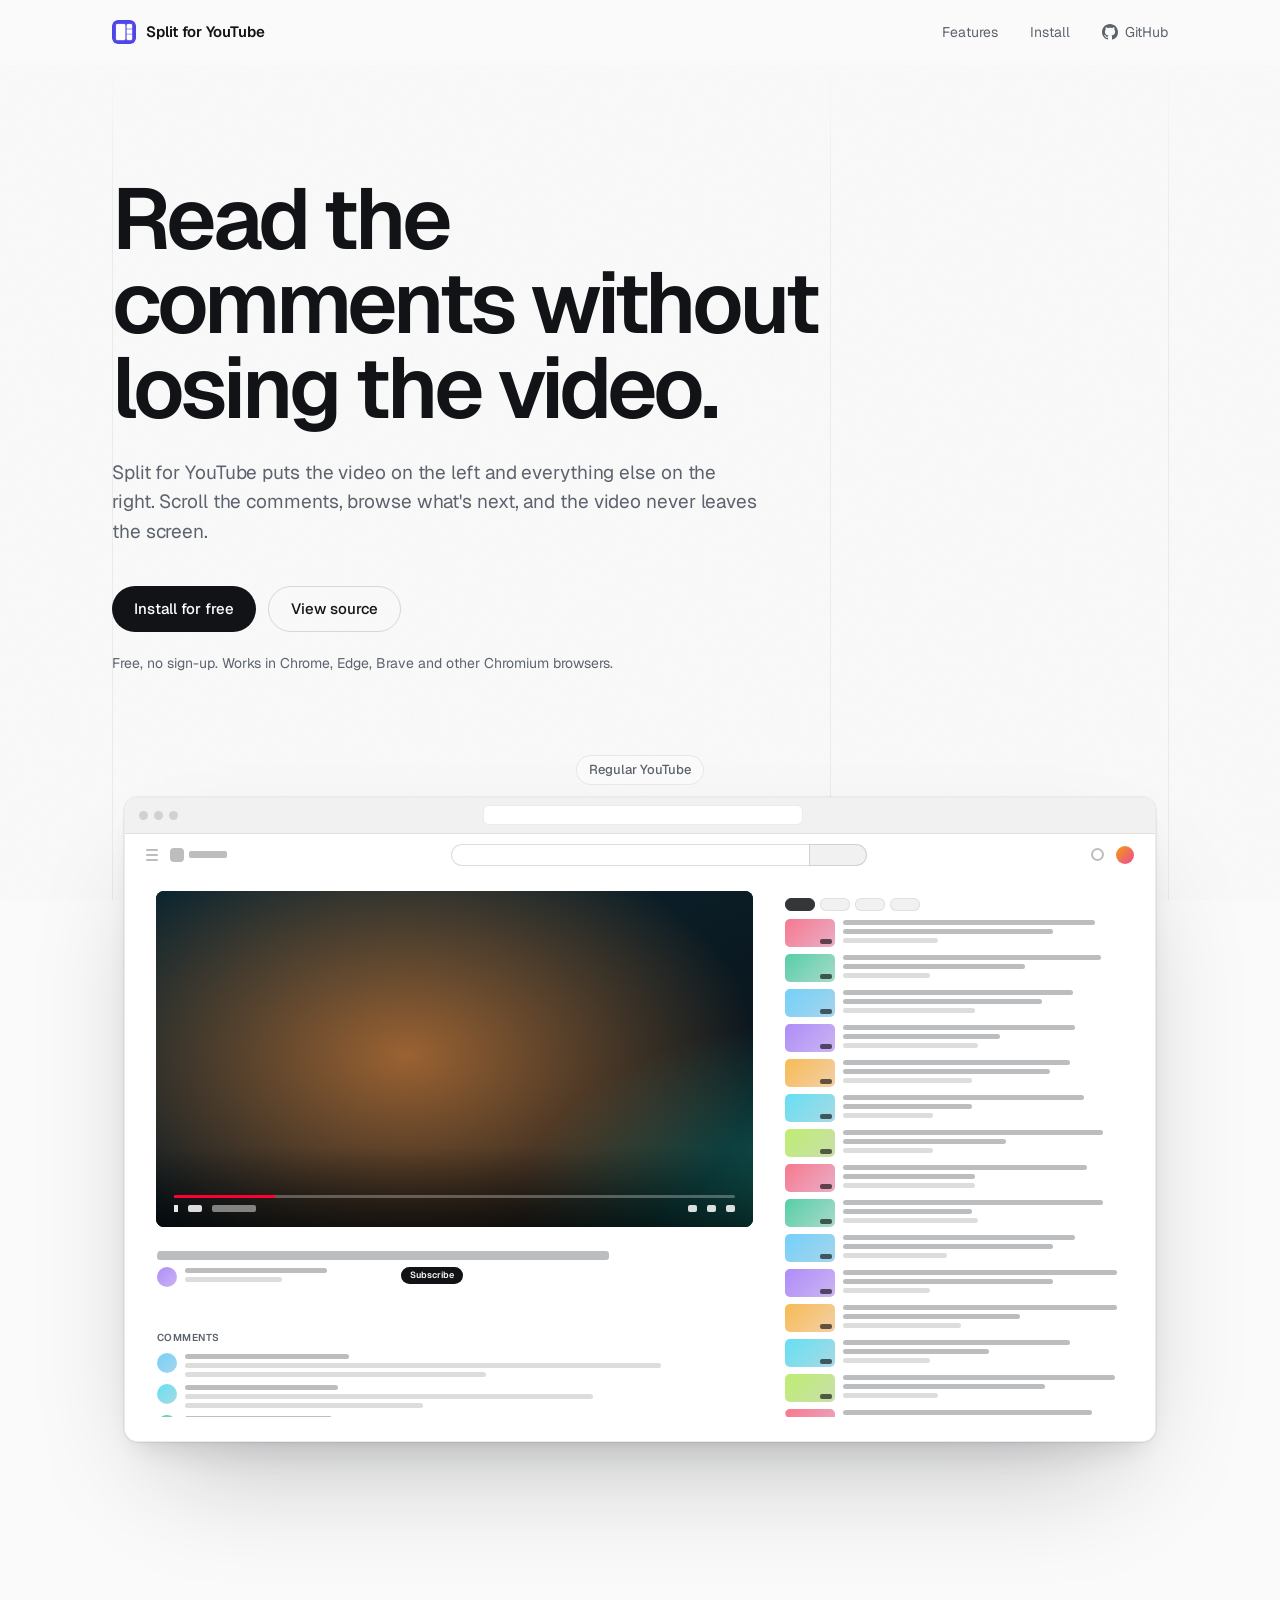
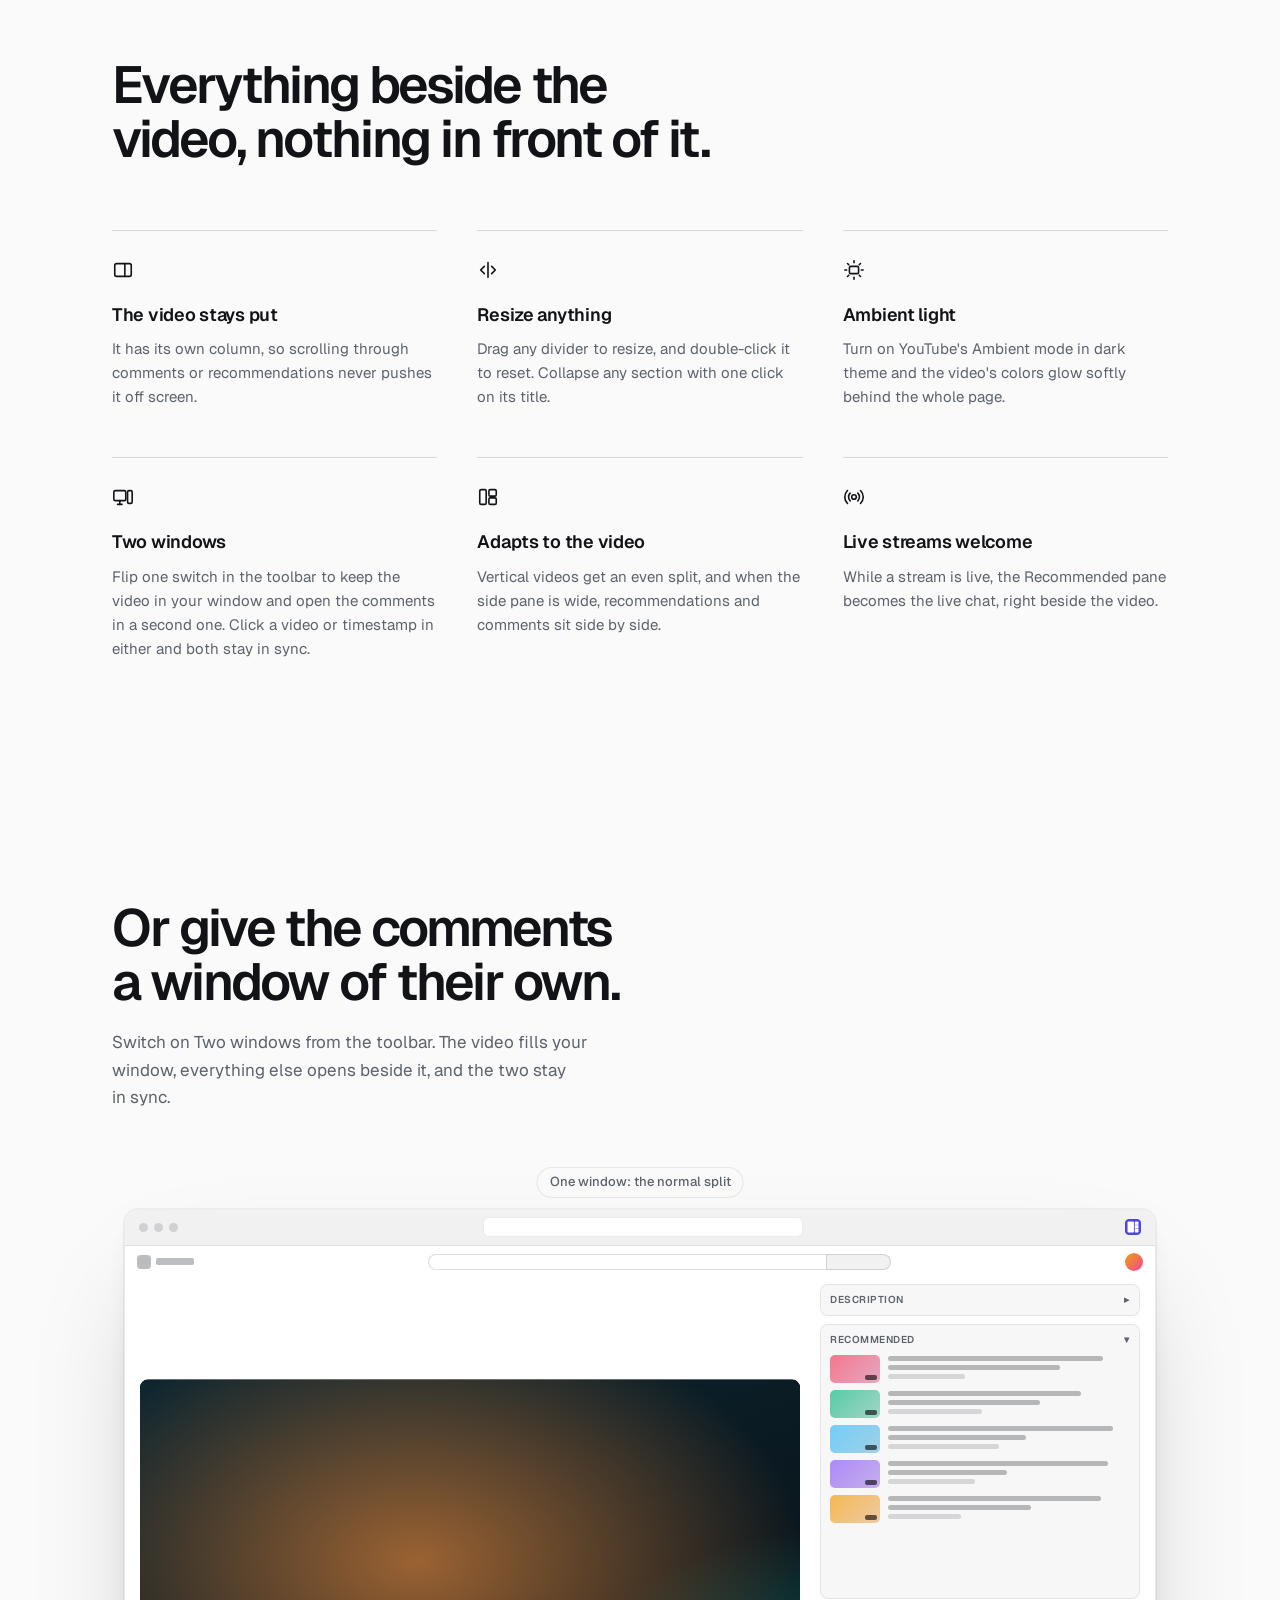
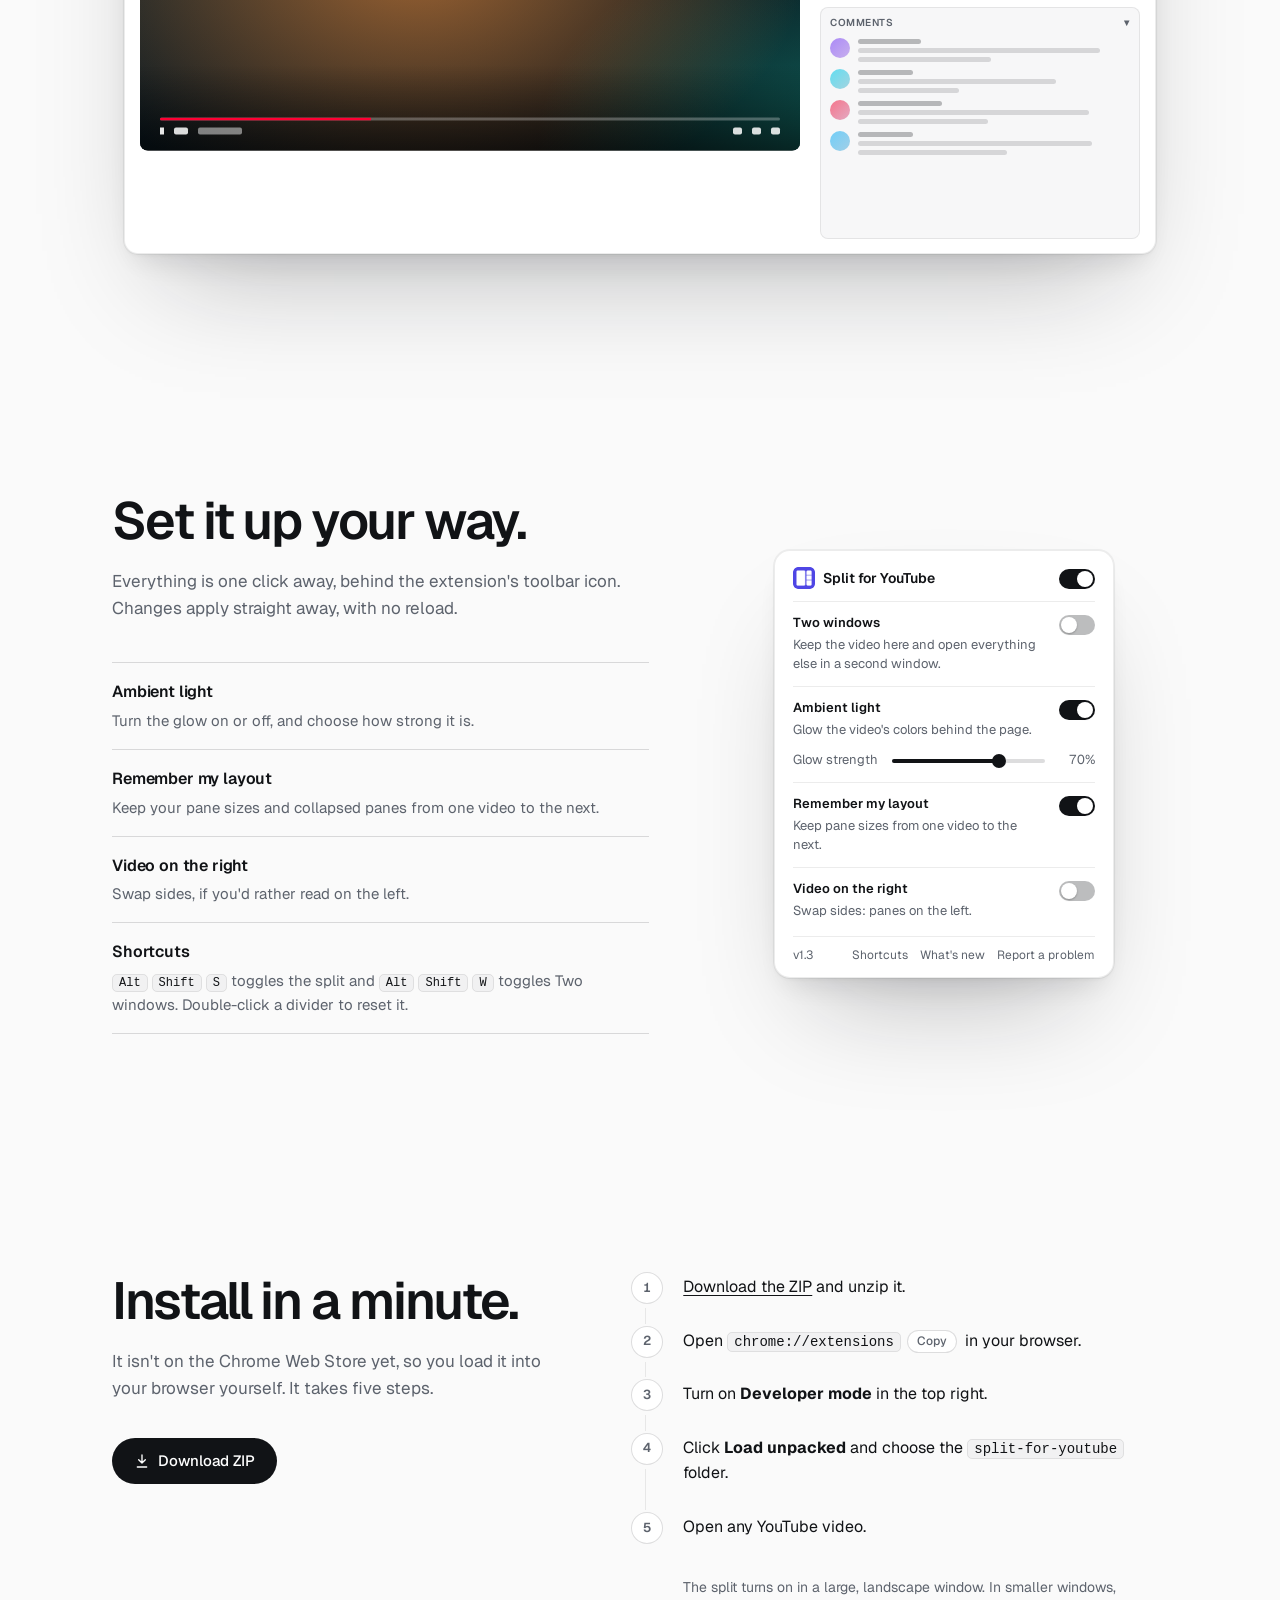
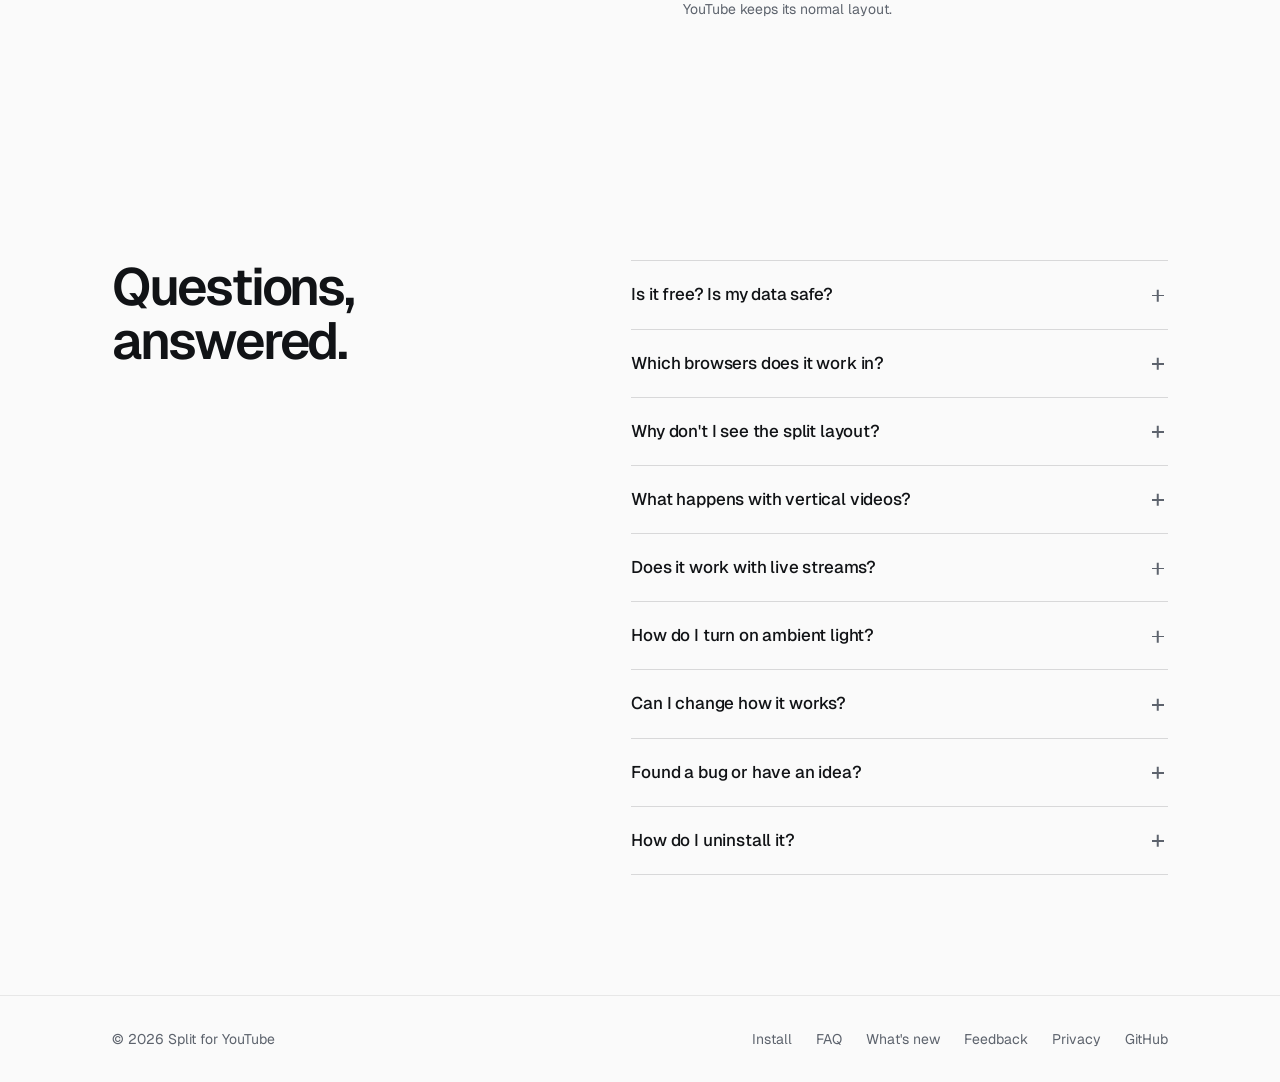
==== docs/index.html @ 8d4aa0e5 "Update README and landing page with the latest features - README: adaptive layout bullet, double-cli" ====
<!doctype html>
<html lang="en">
<head>
  <meta charset="utf-8" />
  <meta name="viewport" content="width=device-width, initial-scale=1" />
  <title>Split for YouTube: read YouTube comments without losing the video</title>
  <meta name="description" content="Read the comments without losing the video. Split for YouTube is a free Chrome extension that puts the video on the left and the description, recommendations and comments on the right, so scrolling never pushes the video away." />
  <link rel="canonical" href="https://junjing02.github.io/split-for-youtube/" />
  <meta name="color-scheme" content="light dark" />
  <meta property="og:site_name" content="Split for YouTube" />
  <meta property="og:title" content="Split for YouTube: read the comments without losing the video" />
  <meta property="og:description" content="A free Chrome extension that puts YouTube videos and comments side by side. Resizable panes, ambient light and a synced two-window mode." />
  <meta property="og:type" content="website" />
  <meta property="og:url" content="https://junjing02.github.io/split-for-youtube/" />
  <meta property="og:image" content="https://junjing02.github.io/split-for-youtube/og-image.png" />
  <meta property="og:image:width" content="1200" />
  <meta property="og:image:height" content="630" />
  <meta property="og:image:alt" content="Split for YouTube: the video on the left, comments and recommendations on the right." />
  <meta name="twitter:card" content="summary_large_image" />
  <meta name="twitter:title" content="Split for YouTube: read the comments without losing the video" />
  <meta name="twitter:description" content="A free Chrome extension that puts YouTube videos and comments side by side." />
  <meta name="twitter:image" content="https://junjing02.github.io/split-for-youtube/og-image.png" />
  <script type="application/ld+json">
  {
    "@context": "https://schema.org",
    "@type": "SoftwareApplication",
    "name": "Split for YouTube",
    "description": "A free Chrome extension that puts the YouTube video on the left and the description, recommendations and comments on the right, with resizable panes, ambient light and a synced two-window mode.",
    "applicationCategory": "BrowserApplication",
    "operatingSystem": "Chrome, Edge, Brave and other Chromium browsers",
    "url": "https://junjing02.github.io/split-for-youtube/",
    "image": "https://junjing02.github.io/split-for-youtube/og-image.png",
    "downloadUrl": "https://github.com/junjing02/split-for-youtube/releases/latest/download/split-for-youtube.zip",
    "offers": { "@type": "Offer", "price": "0", "priceCurrency": "USD" }
  }
  </script>
  <link rel="icon" href="icon.png" />
  <link rel="preconnect" href="https://fonts.googleapis.com" />
  <link rel="preconnect" href="https://fonts.gstatic.com" crossorigin />
  <link rel="stylesheet" href="https://fonts.googleapis.com/css2?family=Geist:wght@400..700&display=swap" />
  <!-- ?v= busts GitHub Pages' 10-minute browser cache (max-age=600) so new HTML never
       loads with a stale stylesheet/script. Bump it whenever style.css or script.js changes. -->
  <link rel="stylesheet" href="style.css?v=26" />
</head>
<body>
  <!-- Decorative page backdrop (style.css "Page backdrop"). -->
  <div class="page-fx" aria-hidden="true">
    <div class="fx-ambient"></div>
    <div class="fx-rules"></div>
    <div class="fx-grain"></div>
  </div>

  <header class="nav">
    <div class="container nav-inner">
      <a class="brand" href="#top">
        <img src="icon.png" alt="" width="24" height="24" />
        <span>Split for YouTube</span>
      </a>
      <nav aria-label="Primary">
        <a href="#features" class="nav-link-optional">Features</a>
        <a href="#install">Install</a>
        <a href="https://github.com/junjing02/split-for-youtube" class="nav-github"><svg viewBox="0 0 16 16" fill="currentColor" aria-hidden="true"><path d="M8 0C3.58 0 0 3.58 0 8c0 3.54 2.29 6.53 5.47 7.59.4.07.55-.17.55-.38 0-.19-.01-.82-.01-1.49-2.01.37-2.53-.49-2.69-.94-.09-.23-.48-.94-.82-1.13-.28-.15-.68-.52-.01-.53.63-.01 1.08.58 1.23.82.72 1.21 1.87.87 2.33.66.07-.52.28-.87.51-1.07-1.78-.2-3.64-.89-3.64-3.95 0-.87.31-1.59.82-2.15-.08-.2-.36-1.02.08-2.12 0 0 .67-.21 2.2.82.64-.18 1.32-.27 2-.27.68 0 1.36.09 2 .27 1.53-1.04 2.2-.82 2.2-.82.44 1.1.16 1.92.08 2.12.51.56.82 1.27.82 2.15 0 3.07-1.87 3.75-3.65 3.95.29.25.54.73.54 1.48 0 1.07-.01 1.93-.01 2.2 0 .21.15.46.55.38A8.013 8.013 0 0016 8c0-4.42-3.58-8-8-8z"/></svg><span>GitHub</span></a>
      </nav>
    </div>
  </header>

  <main>
    <section id="top" class="container hero">
      <div class="hero-text">
        <h1>Read the comments without losing the video.</h1>
        <p class="subtitle">
          Split for YouTube puts the video on the left and everything else on the right.
          Scroll the comments, browse what's next, and the video never leaves the screen.
        </p>
        <div class="cta-row">
          <a href="#install" class="btn btn-primary">Install for free</a>
          <a href="https://github.com/junjing02/split-for-youtube" class="btn btn-secondary">View source</a>
        </div>
        <p class="hero-meta">Free, no sign-up. Works in Chrome, Edge, Brave and other Chromium browsers.</p>
      </div>

      <div class="morph-demo" id="morphDemo">
        <div class="morph-label" aria-live="polite">
          <span class="morph-caption">Regular YouTube</span>
        </div>
        <div class="compare-window compare-window-landscape" aria-hidden="true">
          <div class="compare-dots"><span></span><span></span><span></span><div class="mock-url"></div></div>
          <div class="morph-body">
            <div class="mock-ambient"></div>
            <div class="mock-masthead">
              <div class="mh-left">
                <span class="mh-menu"><i></i><i></i><i></i></span>
                <span class="mh-logo"><span class="mh-logo-mark"></span><span class="mh-logo-text"></span></span>
              </div>
              <div class="mh-search"><span class="mh-search-box"></span><span class="mh-search-btn"></span></div>
              <div class="mh-right"><span class="mh-icon"></span><span class="mh-avatar"></span></div>
            </div>

            <div class="morph-pane morph-video">
              <div class="mock-scene"></div>
              <div class="mock-controls">
                <div class="mock-progress"><span></span></div>
                <div class="mock-ctrl-row"><i class="c-pause"></i><i class="c-vol"></i><i class="c-time"></i><i class="c-spacer"></i><i class="c-btn"></i><i class="c-btn"></i><i class="c-btn"></i></div>
              </div>
            </div>

            <div class="morph-pane morph-divider"></div>

            <div class="morph-pane morph-desc">
              <div class="desc-full">
                <div class="mock-title" style="width: 76%"></div>
                <div class="item-row channel-row">
                  <div class="avatar thumb-violet"></div>
                  <div class="stack-lines"><span class="t" style="width: 70%"></span><span style="width: 48%"></span></div>
                  <span class="mock-sub-btn">Subscribe</span>
                </div>
              </div>
              <div class="mock-row-header desc-header"><span>Description</span><span class="caret">&#9656;</span></div>
            </div>

            <div class="morph-pane morph-rec">
              <div class="mock-row-header rec-header">
                <div class="hdr-chips"><i></i><i></i><i></i><i></i></div>
                <div class="hdr-label"><span>Recommended</span><span class="caret">&#9662;</span></div>
              </div>
              <div class="morph-scroll-list">
                <div class="item-row"><div class="stack-thumb thumb-rose"></div><div class="stack-lines"><span class="t" style="width: 90%"></span><span class="t" style="width: 75%"></span><span style="width: 34%"></span></div></div>
                <div class="item-row"><div class="stack-thumb thumb-emerald"></div><div class="stack-lines"><span class="t" style="width: 92%"></span><span class="t" style="width: 65%"></span><span style="width: 31%"></span></div></div>
                <div class="item-row"><div class="stack-thumb thumb-sky"></div><div class="stack-lines"><span class="t" style="width: 82%"></span><span class="t" style="width: 71%"></span><span style="width: 47%"></span></div></div>
                <div class="item-row"><div class="stack-thumb thumb-violet"></div><div class="stack-lines"><span class="t" style="width: 83%"></span><span class="t" style="width: 56%"></span><span style="width: 48%"></span></div></div>
                <div class="item-row"><div class="stack-thumb thumb-amber"></div><div class="stack-lines"><span class="t" style="width: 81%"></span><span class="t" style="width: 74%"></span><span style="width: 46%"></span></div></div>
                <div class="item-row"><div class="stack-thumb thumb-cyan"></div><div class="stack-lines"><span class="t" style="width: 86%"></span><span class="t" style="width: 46%"></span><span style="width: 32%"></span></div></div>
                <div class="item-row"><div class="stack-thumb thumb-lime"></div><div class="stack-lines"><span class="t" style="width: 93%"></span><span class="t" style="width: 58%"></span><span style="width: 32%"></span></div></div>
                <div class="item-row"><div class="stack-thumb thumb-rose"></div><div class="stack-lines"><span class="t" style="width: 87%"></span><span class="t" style="width: 47%"></span><span style="width: 47%"></span></div></div>
                <div class="item-row"><div class="stack-thumb thumb-emerald"></div><div class="stack-lines"><span class="t" style="width: 93%"></span><span class="t" style="width: 46%"></span><span style="width: 48%"></span></div></div>
                <div class="item-row"><div class="stack-thumb thumb-sky"></div><div class="stack-lines"><span class="t" style="width: 83%"></span><span class="t" style="width: 75%"></span><span style="width: 37%"></span></div></div>
                <div class="item-row"><div class="stack-thumb thumb-violet"></div><div class="stack-lines"><span class="t" style="width: 98%"></span><span class="t" style="width: 75%"></span><span style="width: 31%"></span></div></div>
                <div class="item-row"><div class="stack-thumb thumb-amber"></div><div class="stack-lines"><span class="t" style="width: 98%"></span><span class="t" style="width: 63%"></span><span style="width: 42%"></span></div></div>
                <div class="item-row"><div class="stack-thumb thumb-cyan"></div><div class="stack-lines"><span class="t" style="width: 81%"></span><span class="t" style="width: 52%"></span><span style="width: 31%"></span></div></div>
                <div class="item-row"><div class="stack-thumb thumb-lime"></div><div class="stack-lines"><span class="t" style="width: 97%"></span><span class="t" style="width: 72%"></span><span style="width: 34%"></span></div></div>
                <div class="item-row"><div class="stack-thumb thumb-rose"></div><div class="stack-lines"><span class="t" style="width: 89%"></span><span class="t" style="width: 58%"></span><span style="width: 34%"></span></div></div>
                <div class="item-row"><div class="stack-thumb thumb-emerald"></div><div class="stack-lines"><span class="t" style="width: 97%"></span><span class="t" style="width: 48%"></span><span style="width: 48%"></span></div></div>
                <div class="item-row"><div class="stack-thumb thumb-sky"></div><div class="stack-lines"><span class="t" style="width: 89%"></span><span class="t" style="width: 62%"></span><span style="width: 35%"></span></div></div>
                <div class="item-row"><div class="stack-thumb thumb-violet"></div><div class="stack-lines"><span class="t" style="width: 83%"></span><span class="t" style="width: 63%"></span><span style="width: 48%"></span></div></div>
                <div class="item-row"><div class="stack-thumb thumb-amber"></div><div class="stack-lines"><span class="t" style="width: 86%"></span><span class="t" style="width: 56%"></span><span style="width: 33%"></span></div></div>
                <div class="item-row"><div class="stack-thumb thumb-cyan"></div><div class="stack-lines"><span class="t" style="width: 97%"></span><span class="t" style="width: 67%"></span><span style="width: 32%"></span></div></div>
                <div class="item-row"><div class="stack-thumb thumb-lime"></div><div class="stack-lines"><span class="t" style="width: 98%"></span><span class="t" style="width: 46%"></span><span style="width: 49%"></span></div></div>
                <div class="item-row"><div class="stack-thumb thumb-rose"></div><div class="stack-lines"><span class="t" style="width: 86%"></span><span class="t" style="width: 60%"></span><span style="width: 47%"></span></div></div>
                <div class="item-row"><div class="stack-thumb thumb-emerald"></div><div class="stack-lines"><span class="t" style="width: 93%"></span><span class="t" style="width: 69%"></span><span style="width: 40%"></span></div></div>
                <div class="item-row"><div class="stack-thumb thumb-sky"></div><div class="stack-lines"><span class="t" style="width: 94%"></span><span class="t" style="width: 63%"></span><span style="width: 44%"></span></div></div>
                <div class="item-row"><div class="stack-thumb thumb-violet"></div><div class="stack-lines"><span class="t" style="width: 91%"></span><span class="t" style="width: 54%"></span><span style="width: 37%"></span></div></div>
                <div class="item-row"><div class="stack-thumb thumb-amber"></div><div class="stack-lines"><span class="t" style="width: 85%"></span><span class="t" style="width: 67%"></span><span style="width: 37%"></span></div></div>
                <div class="item-row"><div class="stack-thumb thumb-cyan"></div><div class="stack-lines"><span class="t" style="width: 82%"></span><span class="t" style="width: 63%"></span><span style="width: 39%"></span></div></div>
                <div class="item-row"><div class="stack-thumb thumb-lime"></div><div class="stack-lines"><span class="t" style="width: 96%"></span><span class="t" style="width: 60%"></span><span style="width: 40%"></span></div></div>
              </div>
            </div>

            <div class="morph-pane morph-comments">
              <div class="mock-row-header"><span>Comments</span><span class="caret">&#9662;</span></div>
              <div class="morph-scroll-list">
                <div class="item-row"><div class="avatar thumb-sky"></div><div class="stack-lines"><span class="t" style="width: 29%"></span><span style="width: 84%"></span><span style="width: 53%"></span></div></div>
                <div class="item-row"><div class="avatar thumb-cyan"></div><div class="stack-lines"><span class="t" style="width: 27%"></span><span style="width: 72%"></span><span style="width: 42%"></span></div></div>
                <div class="item-row"><div class="avatar thumb-emerald"></div><div class="stack-lines"><span class="t" style="width: 26%"></span><span style="width: 83%"></span><span style="width: 45%"></span></div></div>
                <div class="item-row"><div class="avatar thumb-amber"></div><div class="stack-lines"><span class="t" style="width: 30%"></span><span style="width: 80%"></span><span style="width: 44%"></span></div></div>
                <div class="item-row"><div class="avatar thumb-rose"></div><div class="stack-lines"><span class="t" style="width: 32%"></span><span style="width: 85%"></span><span style="width: 61%"></span></div></div>
                <div class="item-row"><div class="avatar thumb-violet"></div><div class="stack-lines"><span class="t" style="width: 18%"></span><span style="width: 91%"></span><span style="width: 39%"></span></div></div>
                <div class="item-row"><div class="avatar thumb-lime"></div><div class="stack-lines"><span class="t" style="width: 30%"></span><span style="width: 87%"></span><span style="width: 55%"></span></div></div>
                <div class="item-row"><div class="avatar thumb-sky"></div><div class="stack-lines"><span class="t" style="width: 23%"></span><span style="width: 92%"></span><span style="width: 57%"></span></div></div>
                <div class="item-row"><div class="avatar thumb-cyan"></div><div class="stack-lines"><span class="t" style="width: 27%"></span><span style="width: 85%"></span><span style="width: 64%"></span></div></div>
                <div class="item-row"><div class="avatar thumb-emerald"></div><div class="stack-lines"><span class="t" style="width: 19%"></span><span style="width: 96%"></span><span style="width: 40%"></span></div></div>
                <div class="item-row"><div class="avatar thumb-amber"></div><div class="stack-lines"><span class="t" style="width: 22%"></span><span style="width: 85%"></span><span style="width: 39%"></span></div></div>
                <div class="item-row"><div class="avatar thumb-rose"></div><div class="stack-lines"><span class="t" style="width: 18%"></span><span style="width: 93%"></span><span style="width: 54%"></span></div></div>
                <div class="item-row"><div class="avatar thumb-violet"></div><div class="stack-lines"><span class="t" style="width: 28%"></span><span style="width: 88%"></span><span style="width: 63%"></span></div></div>
                <div class="item-row"><div class="avatar thumb-lime"></div><div class="stack-lines"><span class="t" style="width: 22%"></span><span style="width: 92%"></span><span style="width: 59%"></span></div></div>
                <div class="item-row"><div class="avatar thumb-sky"></div><div class="stack-lines"><span class="t" style="width: 32%"></span><span style="width: 91%"></span><span style="width: 57%"></span></div></div>
                <div class="item-row"><div class="avatar thumb-cyan"></div><div class="stack-lines"><span class="t" style="width: 18%"></span><span style="width: 84%"></span><span style="width: 57%"></span></div></div>
                <div class="item-row"><div class="avatar thumb-emerald"></div><div class="stack-lines"><span class="t" style="width: 20%"></span><span style="width: 89%"></span><span style="width: 42%"></span></div></div>
                <div class="item-row"><div class="avatar thumb-amber"></div><div class="stack-lines"><span class="t" style="width: 25%"></span><span style="width: 71%"></span><span style="width: 48%"></span></div></div>
              </div>
            </div>

            <div class="mock-cursor">
              <svg class="cur-arrow" viewBox="0 0 16 16"><path d="M1 1v12.5l3.4-3.1 2.2 5 2.1-.9-2.2-4.9H11L1 1z" fill="#ffffff" stroke="#111111" stroke-width="1" stroke-linejoin="round"/></svg>
              <svg class="cur-resize" viewBox="0 0 16 16"><path d="M1 8l3.5-3.5V7h7V4.5L15 8l-3.5 3.5V9h-7v2.5L1 8z" fill="#ffffff" stroke="#111111" stroke-width="1" stroke-linejoin="round"/></svg>
            </div>
          </div>
        </div>
      </div>
    </section>

    <section id="features" class="container section">
      <h2 class="section-title">Everything beside the video, nothing in front of it.</h2>

      <div class="feature-grid">
        <div class="feature">
          <div class="feature-icon"><svg viewBox="0 0 24 24" fill="none" stroke="currentColor" stroke-width="1.75" stroke-linecap="round" stroke-linejoin="round" aria-hidden="true"><rect x="3" y="5" width="18" height="14" rx="2"/><path d="M14 5v14"/></svg></div>
          <h3>The video stays put</h3>
          <p>It has its own column, so scrolling through comments or recommendations never pushes it off screen.</p>
        </div>
        <div class="feature">
          <div class="feature-icon"><svg viewBox="0 0 24 24" fill="none" stroke="currentColor" stroke-width="1.75" stroke-linecap="round" stroke-linejoin="round" aria-hidden="true"><path d="M12 4v16M8 8l-4 4 4 4M16 8l4 4-4 4"/></svg></div>
          <h3>Resize anything</h3>
          <p>Drag any divider to resize, and double-click it to reset. Collapse any section with one click on its title.</p>
        </div>
        <div class="feature">
          <div class="feature-icon"><svg viewBox="0 0 24 24" fill="none" stroke="currentColor" stroke-width="1.75" stroke-linecap="round" stroke-linejoin="round" aria-hidden="true"><rect x="7" y="8" width="10" height="8" rx="1.5"/><path d="M12 2v2M12 20v2M2 12h2M20 12h2M4.9 4.9l1.4 1.4M17.7 17.7l1.4 1.4M4.9 19.1l1.4-1.4M17.7 6.3l1.4-1.4"/></svg></div>
          <h3>Ambient light</h3>
          <p>Turn on YouTube's Ambient mode in dark theme and the video's colors glow softly behind the whole page.</p>
        </div>
        <div class="feature">
          <div class="feature-icon"><svg viewBox="0 0 24 24" fill="none" stroke="currentColor" stroke-width="1.75" stroke-linecap="round" stroke-linejoin="round" aria-hidden="true"><rect x="2" y="5" width="13" height="11" rx="1.5"/><rect x="17" y="5" width="5" height="14" rx="1.5"/><path d="M6 20h5M8.5 16v4"/></svg></div>
          <h3>Two windows</h3>
          <p>Flip one switch in the toolbar to keep the video in your window and open the comments in a second one. Click a video or timestamp in either and both stay in sync.</p>
        </div>
        <div class="feature">
          <div class="feature-icon"><svg viewBox="0 0 24 24" fill="none" stroke="currentColor" stroke-width="1.75" stroke-linecap="round" stroke-linejoin="round" aria-hidden="true"><rect x="3" y="4" width="7" height="16" rx="1.5"/><rect x="13" y="4" width="8" height="7" rx="1.5"/><rect x="13" y="13" width="8" height="7" rx="1.5"/></svg></div>
          <h3>Adapts to the video</h3>
          <p>Vertical videos get an even split, and when the side pane is wide, recommendations and comments sit side by side.</p>
        </div>
        <div class="feature">
          <div class="feature-icon"><svg viewBox="0 0 24 24" fill="none" stroke="currentColor" stroke-width="1.75" stroke-linecap="round" stroke-linejoin="round" aria-hidden="true"><circle cx="12" cy="12" r="2.5"/><path d="M7.8 7.8a6 6 0 0 0 0 8.4M16.2 7.8a6 6 0 0 1 0 8.4M4.9 4.9a10 10 0 0 0 0 14.2M19.1 4.9a10 10 0 0 1 0 14.2"/></svg></div>
          <h3>Live streams welcome</h3>
          <p>While a stream is live, the Recommended pane becomes the live chat, right beside the video.</p>
        </div>
      </div>
    </section>

    <section id="two-windows" class="container section">
      <h2 class="section-title">Or give the comments a window of their own.</h2>
      <p class="section-lead">Switch on Two windows from the toolbar. The video fills your window, everything else opens beside it, and the two stay in sync.</p>

      <div class="tw-demo" id="twDemo">
        <div class="morph-label" aria-live="polite"><span class="morph-caption tw-caption">One window: the normal split</span></div>
        <div class="tw-stage" aria-hidden="true">
          <div class="tw-window tw-main">
            <div class="compare-dots tw-bar"><span></span><span></span><span></span><div class="mock-url"></div><img class="tw-ext-icon" src="icon.png" alt="" width="16" height="16" /></div>
            <div class="tw-main-body">
              <div class="tw-ambient tw-ambient-a"></div>
              <div class="tw-ambient tw-ambient-b"></div>
              <div class="tw-masthead">
                <span class="mh-logo"><span class="mh-logo-mark"></span><span class="mh-logo-text"></span></span>
                <div class="mh-search"><span class="mh-search-box"></span><span class="mh-search-btn"></span></div>
                <span class="mh-avatar"></span>
              </div>
              <div class="tw-content">
                <div class="tw-video">
                  <div class="tw-scene tw-scene-a"></div>
                  <div class="tw-scene tw-scene-b"></div>
                  <div class="mock-controls">
                    <div class="mock-progress"><span class="tw-progress"></span></div>
                    <div class="mock-ctrl-row"><i class="c-pause"></i><i class="c-vol"></i><i class="c-time"></i><i class="c-spacer"></i><i class="c-btn"></i><i class="c-btn"></i><i class="c-btn"></i></div>
                  </div>
                </div>
                <div class="tw-side">
                  <div class="tw-pane tw-desc"><div class="mock-row-header"><span>Description</span><span class="caret">&#9656;</span></div></div>
                  <div class="tw-pane tw-rec">
                    <div class="mock-row-header"><span>Recommended</span><span class="caret">&#9662;</span></div>
                    <div class="tw-list">
                    <div class="item-row"><div class="stack-thumb thumb-rose"></div><div class="stack-lines"><span class="t" style="width: 89%"></span><span class="t" style="width: 71%"></span><span style="width: 32%"></span></div></div>
                    <div class="item-row"><div class="stack-thumb thumb-emerald"></div><div class="stack-lines"><span class="t" style="width: 80%"></span><span class="t" style="width: 63%"></span><span style="width: 39%"></span></div></div>
                    <div class="item-row"><div class="stack-thumb thumb-sky"></div><div class="stack-lines"><span class="t" style="width: 93%"></span><span class="t" style="width: 57%"></span><span style="width: 46%"></span></div></div>
                    <div class="item-row"><div class="stack-thumb thumb-violet"></div><div class="stack-lines"><span class="t" style="width: 91%"></span><span class="t" style="width: 49%"></span><span style="width: 36%"></span></div></div>
                    <div class="item-row"><div class="stack-thumb thumb-amber"></div><div class="stack-lines"><span class="t" style="width: 88%"></span><span class="t" style="width: 59%"></span><span style="width: 30%"></span></div></div>
                    </div>
                  </div>
                  <div class="tw-pane tw-comments">
                    <div class="mock-row-header"><span>Comments</span><span class="caret">&#9662;</span></div>
                    <div class="tw-list">
                    <div class="item-row"><div class="avatar thumb-violet"></div><div class="stack-lines"><span class="t" style="width: 23%"></span><span style="width: 89%"></span><span style="width: 49%"></span></div></div>
                    <div class="item-row"><div class="avatar thumb-cyan"></div><div class="stack-lines"><span class="t" style="width: 20%"></span><span style="width: 73%"></span><span style="width: 37%"></span></div></div>
                    <div class="item-row"><div class="avatar thumb-rose"></div><div class="stack-lines"><span class="t" style="width: 31%"></span><span style="width: 85%"></span><span style="width: 48%"></span></div></div>
                    <div class="item-row"><div class="avatar thumb-sky"></div><div class="stack-lines"><span class="t" style="width: 20%"></span><span style="width: 86%"></span><span style="width: 55%"></span></div></div>
                    </div>
                  </div>
                </div>
              </div>
            </div>
            <div class="tw-panel">
              <div class="tw-panel-head"><img class="tw-panel-icon" src="icon.png" alt="" width="14" height="14" /><span>Split for YouTube</span></div>
              <div class="tw-panel-row"><span>Two windows</span><i class="tw-switch"></i></div>
            </div>
          </div>

          <div class="tw-window tw-pop">
            <div class="compare-dots"><span></span><span></span><span></span><div class="mock-url"></div></div>
            <div class="tw-masthead">
              <span class="mh-logo"><span class="mh-logo-mark"></span><span class="mh-logo-text"></span></span>
              <span class="mh-avatar"></span>
            </div>
            <div class="tw-pop-body">
              <div class="tw-pane tw-desc">
                <div class="mock-row-header"><span>Description</span><span class="caret">&#9662;</span></div>
                <div class="mock-title tw-title-a" style="width: 82%"></div>
                <div class="mock-title tw-title-b" style="width: 64%"></div>
                <div class="item-row channel-row">
                  <div class="avatar thumb-amber"></div>
                  <div class="stack-lines"><span class="t" style="width: 60%"></span><span style="width: 40%"></span></div>
                </div>
              </div>
              <div class="tw-pane tw-rec">
                <div class="mock-row-header"><span>Recommended</span><span class="caret">&#9662;</span></div>
                <div class="tw-list tw-list-a">
                  <div class="item-row"><div class="stack-thumb thumb-rose"></div><div class="stack-lines"><span class="t" style="width: 94%"></span><span class="t" style="width: 72%"></span><span style="width: 47%"></span></div></div>
                  <div class="item-row tw-target-rec"><div class="stack-thumb thumb-emerald"></div><div class="stack-lines"><span class="t" style="width: 94%"></span><span class="t" style="width: 59%"></span><span style="width: 46%"></span></div></div>
                  <div class="item-row"><div class="stack-thumb thumb-sky"></div><div class="stack-lines"><span class="t" style="width: 86%"></span><span class="t" style="width: 50%"></span><span style="width: 46%"></span></div></div>
                  <div class="item-row"><div class="stack-thumb thumb-violet"></div><div class="stack-lines"><span class="t" style="width: 95%"></span><span class="t" style="width: 65%"></span><span style="width: 35%"></span></div></div>
                  <div class="item-row"><div class="stack-thumb thumb-amber"></div><div class="stack-lines"><span class="t" style="width: 83%"></span><span class="t" style="width: 59%"></span><span style="width: 39%"></span></div></div>
                  <div class="item-row"><div class="stack-thumb thumb-cyan"></div><div class="stack-lines"><span class="t" style="width: 84%"></span><span class="t" style="width: 47%"></span><span style="width: 47%"></span></div></div>
                </div>
                <div class="tw-list tw-list-b">
                  <div class="item-row"><div class="stack-thumb thumb-violet"></div><div class="stack-lines"><span class="t" style="width: 81%"></span><span class="t" style="width: 64%"></span><span style="width: 42%"></span></div></div>
                  <div class="item-row"><div class="stack-thumb thumb-amber"></div><div class="stack-lines"><span class="t" style="width: 94%"></span><span class="t" style="width: 65%"></span><span style="width: 35%"></span></div></div>
                  <div class="item-row"><div class="stack-thumb thumb-cyan"></div><div class="stack-lines"><span class="t" style="width: 80%"></span><span class="t" style="width: 71%"></span><span style="width: 46%"></span></div></div>
                  <div class="item-row"><div class="stack-thumb thumb-lime"></div><div class="stack-lines"><span class="t" style="width: 82%"></span><span class="t" style="width: 46%"></span><span style="width: 31%"></span></div></div>
                  <div class="item-row"><div class="stack-thumb thumb-rose"></div><div class="stack-lines"><span class="t" style="width: 86%"></span><span class="t" style="width: 52%"></span><span style="width: 30%"></span></div></div>
                  <div class="item-row"><div class="stack-thumb thumb-emerald"></div><div class="stack-lines"><span class="t" style="width: 94%"></span><span class="t" style="width: 55%"></span><span style="width: 44%"></span></div></div>
                </div>
              </div>
              <div class="tw-pane tw-comments">
                <div class="mock-row-header"><span>Comments</span><span class="caret">&#9662;</span></div>
                <div class="tw-list">
                  <div class="item-row"><div class="avatar thumb-emerald"></div><div class="stack-lines"><span class="t" style="width: 23%"></span><span style="width: 86%"></span><span style="width: 53%"></span></div></div>
                  <div class="item-row"><div class="avatar thumb-amber"></div><div class="stack-lines"><span class="t" style="width: 23%"></span><span style="width: 90%"></span><span class="tw-ts">2:31</span></div></div>
                  <div class="item-row"><div class="avatar thumb-rose"></div><div class="stack-lines"><span class="t" style="width: 27%"></span><span style="width: 70%"></span><span style="width: 44%"></span></div></div>
                  <div class="item-row"><div class="avatar thumb-violet"></div><div class="stack-lines"><span class="t" style="width: 21%"></span><span style="width: 84%"></span><span style="width: 56%"></span></div></div>
                </div>
              </div>
            </div>
          </div>

          <div class="tw-cursor">
            <svg class="cur-arrow" viewBox="0 0 16 16"><path d="M1 1v12.5l3.4-3.1 2.2 5 2.1-.9-2.2-4.9H11L1 1z" fill="#ffffff" stroke="#111111" stroke-width="1" stroke-linejoin="round"/></svg>
          </div>
        </div>
      </div>
    </section>

    <section id="settings" class="container section">
      <div class="settings-grid">
        <div>
          <h2 class="section-title">Set it up your way.</h2>
          <p class="section-lead">Everything is one click away, behind the extension's toolbar icon. Changes apply straight away, with no reload.</p>
          <dl class="settings-list">
            <div>
              <dt>Ambient light</dt>
              <dd>Turn the glow on or off, and choose how strong it is.</dd>
            </div>
            <div>
              <dt>Remember my layout</dt>
              <dd>Keep your pane sizes and collapsed panes from one video to the next.</dd>
            </div>
            <div>
              <dt>Video on the right</dt>
              <dd>Swap sides, if you'd rather read on the left.</dd>
            </div>
            <div>
              <dt>Shortcuts</dt>
              <dd><kbd>Alt</kbd> <kbd>Shift</kbd> <kbd>S</kbd> toggles the split and <kbd>Alt</kbd> <kbd>Shift</kbd> <kbd>W</kbd> toggles Two windows. Double-click a divider to reset it.</dd>
            </div>
          </dl>
        </div>

        <div class="panel-mock" aria-hidden="true">
          <div class="pm-header">
            <img src="icon.png" alt="" width="22" height="22" />
            <span class="pm-name">Split for YouTube</span>
            <i class="pm-switch is-on"></i>
          </div>
          <div class="pm-body">
            <div class="pm-row">
              <span class="pm-text"><span class="pm-title">Two windows</span><span class="pm-desc">Keep the video here and open everything else in a second window.</span></span>
              <i class="pm-switch"></i>
            </div>
            <div class="pm-row">
              <span class="pm-text"><span class="pm-title">Ambient light</span><span class="pm-desc">Glow the video's colors behind the page.</span></span>
              <i class="pm-switch is-on"></i>
            </div>
            <div class="pm-row pm-slider-row">
              <span class="pm-slider-label">Glow strength</span>
              <span class="pm-slider"><i></i></span>
              <span class="pm-slider-value">70%</span>
            </div>
            <div class="pm-row">
              <span class="pm-text"><span class="pm-title">Remember my layout</span><span class="pm-desc">Keep pane sizes from one video to the next.</span></span>
              <i class="pm-switch is-on"></i>
            </div>
            <div class="pm-row">
              <span class="pm-text"><span class="pm-title">Video on the right</span><span class="pm-desc">Swap sides: panes on the left.</span></span>
              <i class="pm-switch"></i>
            </div>
          </div>
          <div class="pm-footer"><span>v1.3</span><span class="pm-links"><span>Shortcuts</span><span>What's new</span><span>Report a problem</span></span></div>
        </div>
      </div>
    </section>

    <section id="install" class="container section">
      <div class="install-grid">
        <div>
          <h2 class="section-title">Install in a minute.</h2>
          <p class="section-lead">It isn't on the Chrome Web Store yet, so you load it into your browser yourself. It takes five steps.</p>
          <a href="https://github.com/junjing02/split-for-youtube/releases/latest/download/split-for-youtube.zip" class="btn btn-primary"><svg viewBox="0 0 24 24" fill="none" stroke="currentColor" stroke-width="2" stroke-linecap="round" stroke-linejoin="round" aria-hidden="true"><path d="M12 3v12M7 10l5 5 5-5M5 21h14"/></svg>Download ZIP</a>
        </div>
        <div>
          <ol class="steps">
            <li><a href="https://github.com/junjing02/split-for-youtube/releases/latest/download/split-for-youtube.zip">Download the ZIP</a> and unzip it.</li>
            <li>Open <code>chrome://extensions</code><button type="button" class="copy-btn" data-copy="chrome://extensions" hidden>Copy</button> in your browser.</li>
            <li>Turn on <strong>Developer mode</strong> in the top right.</li>
            <li>Click <strong>Load unpacked</strong> and choose the <code>split-for-youtube</code> folder.</li>
            <li>Open any YouTube video.</li>
          </ol>
          <p class="note">The split turns on in a large, landscape window. In smaller windows, YouTube keeps its normal layout.</p>
        </div>
      </div>
    </section>
    <section id="faq" class="container section">
      <div class="faq-grid">
        <h2 class="section-title">Questions, answered.</h2>
        <div class="faq-list">
          <details class="faq-item">
            <summary>Is it free? Is my data safe?</summary>
            <p>Yes, it's completely free. It runs entirely in your browser, collects nothing and sends nothing anywhere. See the <a href="privacy.html">privacy policy</a>.</p>
          </details>
          <details class="faq-item">
            <summary>Which browsers does it work in?</summary>
            <p>Chrome, Edge, Brave and other Chromium-based browsers. Firefox and Safari aren't supported.</p>
          </details>
          <details class="faq-item">
            <summary>Why don't I see the split layout?</summary>
            <p>The split needs a large, landscape window, so make the window bigger or go full screen. It also steps aside in theater mode; press <kbd>t</kbd> to switch back.</p>
          </details>
          <details class="faq-item">
            <summary>What happens with vertical videos?</summary>
            <p>They get an even split: the video centered on one side, and Recommended and Comments side by side on the other. You can still drag any divider to change it.</p>
          </details>
          <details class="faq-item">
            <summary>Does it work with live streams?</summary>
            <p>Yes. While a stream is live, the Recommended pane shows the live chat instead.</p>
          </details>
          <details class="faq-item">
            <summary>How do I turn on ambient light?</summary>
            <p>Switch YouTube to its dark theme, then turn on Ambient mode in the player's settings (the gear icon). The glow follows that setting. You can adjust its strength, or turn it off, from the extension's toolbar icon.</p>
          </details>
          <details class="faq-item">
            <summary>Can I change how it works?</summary>
            <p>Yes. Click the extension's toolbar icon to switch the split on or off, use two windows, put the video on the right, or have it remember your layout between videos. Double-click a divider to reset it.</p>
          </details>
          <details class="faq-item">
            <summary>Found a bug or have an idea?</summary>
            <p>Please <a href="https://github.com/junjing02/split-for-youtube/issues/new/choose">open an issue on GitHub</a>. There's a short form for bug reports and one for feature ideas.</p>
          </details>
          <details class="faq-item">
            <summary>How do I uninstall it?</summary>
            <p>Right-click the extension's icon in the toolbar and choose Remove, or click Remove on its card in <code>chrome://extensions</code>. YouTube goes straight back to normal.</p>
          </details>
        </div>
      </div>
    </section>
  </main>

  <footer class="footer">
    <div class="container footer-inner">
      <p>© <span id="year"></span> Split for YouTube</p>
      <div class="footer-links">
        <a href="#install">Install</a>
        <a href="#faq">FAQ</a>
        <a href="https://github.com/junjing02/split-for-youtube/releases">What's new</a>
        <a href="https://github.com/junjing02/split-for-youtube/issues/new/choose">Feedback</a>
        <a href="privacy.html">Privacy</a>
        <a href="https://github.com/junjing02/split-for-youtube">GitHub</a>
      </div>
    </div>
  </footer>

  <script src="script.js?v=26"></script>
</body>
</html>
---- docs/style.css ----
/* Design direction: a quiet, monochrome page (graphite ink on near-white,
   or the inverse in dark mode) where the ONLY color is the live demo: a
   cinematic teal-and-orange video, plus (dark mode only, like the
   extension's ambient light) its glow and the light it spills onto the page. One bold element, everything else disciplined.
   Light by default; dark follows prefers-color-scheme (no toggle).

   Palette: paper #FAFAFA, ink #111316, slate #5D636D, line (ink at low
   alpha); dark: #0A0A0B, #F3F3F4, #9B9CA3. Demo only: orange #FB923C,
   teal #14B8A6, deep teal #0E7490. */
:root {
  --bg: #fafafa;
  --surface: #ffffff;
  --bg-raised: #f1f1f2;
  --nav-bg: rgba(250, 250, 250, 0.82);
  --text: #111316;
  --text-dim: #5d636d;
  --border: rgba(17, 19, 22, 0.08);
  --line: rgba(17, 19, 22, 0.14);
  --line-strong: rgba(17, 19, 22, 0.28);
  /* "Accent" is ink: primary buttons, focus rings, the demo's divider. */
  --accent: #111316;
  --accent-hover: #2b2f36;
  --on-accent: #ffffff;
  --mock-bg: #ffffff;
  /* Translucent, like the extension's panes, so the mock ambient glow
     shows through them after the split. */
  --mock-pane: rgba(244, 244, 246, 0.72);
  /* Demo ambient glow: none at all in light mode (the extension's ambient
     light is dark-theme only, like YouTube's); dark mode sets these. */
  --mock-glow: 0; /* glow inside the mock window, after the split */
  --spill: 0; /* glow spilling onto the page, after the split */
  --spill-hint: 0; /* faint spill before the split */
  /* Page backdrop: grain and layout rules in both themes; the projector
     beam and ambient drift are dark mode only (0 here). */
  --grain: 0.05;
  --rule: rgba(17, 19, 22, 0.06);
  --beam: transparent;
  --ambient-bg: 0;
  --ease: cubic-bezier(0.65, 0, 0.35, 1);
  --shadow-window: 0 0 0 1px rgba(17, 19, 22, 0.05), 0 2px 4px rgba(17, 19, 22, 0.04),
    0 16px 32px -12px rgba(17, 19, 22, 0.12), 0 56px 112px -40px rgba(17, 19, 22, 0.28);
  --font: "Geist", -apple-system, BlinkMacSystemFont, "Segoe UI", Roboto, Helvetica, Arial, sans-serif;
}

@media (prefers-color-scheme: dark) {
  :root {
    --bg: #0a0a0b;
    --surface: #111113;
    --bg-raised: #18181b;
    --nav-bg: rgba(10, 10, 11, 0.8);
    --text: #f3f3f4;
    --text-dim: #9b9ca3;
    --border: rgba(255, 255, 255, 0.08);
    --line: rgba(255, 255, 255, 0.14);
    --line-strong: rgba(255, 255, 255, 0.3);
    --accent: #f3f3f4;
    --accent-hover: #ffffff;
    --on-accent: #0a0a0b;
    --mock-bg: #0f0f0f;
    --mock-pane: rgba(27, 27, 29, 0.6);
    --mock-glow: 0.85;
    --spill: 0.7;
    --spill-hint: 0.12;
    --grain: 0.06;
    --rule: rgba(255, 255, 255, 0.055);
    --beam: rgba(255, 255, 255, 0.08);
    --ambient-bg: 0.13;
    --shadow-window: 0 0 0 1px rgba(255, 255, 255, 0.07), 0 2px 4px rgba(0, 0, 0, 0.4),
      0 16px 32px -12px rgba(0, 0, 0, 0.5), 0 56px 112px -40px rgba(0, 0, 0, 0.9);
  }
}

* {
  box-sizing: border-box;
}

html {
  scroll-behavior: smooth;
}

body {
  margin: 0;
  background: var(--bg);
  color: var(--text);
  font-family: var(--font);
  font-size: 16px;
  line-height: 1.6;
  -webkit-font-smoothing: antialiased;
  -moz-osx-font-smoothing: grayscale;
  overflow-x: hidden;
}

h1,
h2,
h3 {
  text-wrap: balance;
}

p {
  text-wrap: pretty;
}

a {
  color: inherit;
}

img {
  display: block;
}

:focus-visible {
  outline: 2px solid var(--accent);
  outline-offset: 3px;
  border-radius: 6px;
}

.container {
  max-width: 1120px;
  margin: 0 auto;
  padding: 0 32px;
}

/* Page backdrop: quiet, cinematic texture behind everything, so the page
   isn't flat while the demos stay the one bold element. Fixed to the
   viewport, behind all content (z-index -1 in the root stacking context;
   body's own background paints on the canvas underneath).
   - Grain: fine film-like noise, both themes.
   - Rules: hairlines at the content edges and at the "split" (~68% across,
     like the video/side-pane divide), both themes, fading in below the nav.
   - Ambient: two faint, heavily blurred teal/orange glows drifting slowly,
     echoing the ambient-light feature. Dark mode only.
   - Beam (on .hero): a soft projector cone falling onto the hero mockup.
     Dark mode only. */
.page-fx {
  position: fixed;
  inset: 0;
  z-index: -1;
  overflow: hidden;
  pointer-events: none;
}

.fx-ambient {
  position: absolute;
  inset: -20%;
  background: radial-gradient(38% 34% at 22% 30%, rgba(251, 146, 60, 1), transparent 70%),
    radial-gradient(40% 36% at 80% 72%, rgba(20, 184, 166, 1), transparent 70%);
  filter: blur(90px);
  opacity: var(--ambient-bg);
  animation: fxDrift 40s ease-in-out infinite alternate;
}

@keyframes fxDrift {
  from {
    transform: translate3d(-4%, -2%, 0) rotate(0deg);
  }
  to {
    transform: translate3d(4%, 3%, 0) rotate(8deg);
  }
}

.fx-rules {
  --edge: max(32px, 50% - 528px);
  position: absolute;
  inset: 0;
  background: linear-gradient(var(--rule), var(--rule)) var(--edge) 0 / 1px 100% no-repeat,
    linear-gradient(var(--rule), var(--rule)) calc(100% - var(--edge)) 0 / 1px 100% no-repeat,
    linear-gradient(var(--rule), var(--rule)) calc(var(--edge) + 0.68 * min(100% - 64px, 1056px)) 0 / 1px 100% no-repeat;
  -webkit-mask-image: linear-gradient(to bottom, transparent 64px, #000 220px);
  mask-image: linear-gradient(to bottom, transparent 64px, #000 220px);
}

.fx-grain {
  position: absolute;
  inset: 0;
  opacity: var(--grain);
  background-image: url("data:image/svg+xml,%3Csvg xmlns='http://www.w3.org/2000/svg' width='180' height='180'%3E%3Cfilter id='n'%3E%3CfeTurbulence type='fractalNoise' baseFrequency='0.9' numOctaves='2' stitchTiles='stitch'/%3E%3CfeColorMatrix type='saturate' values='0'/%3E%3C/filter%3E%3Crect width='100%25' height='100%25' filter='url(%23n)'/%3E%3C/svg%3E");
  background-size: 180px 180px;
}

/* Projector beam: a narrow cone from the top of the page, widening down
   onto the hero mockup, plus a soft halo where it starts. */
.hero {
  position: relative;
}

.hero::before {
  content: "";
  position: absolute;
  z-index: -1;
  top: -64px;
  left: 50%;
  width: 1400px;
  height: 1100px;
  transform: translateX(-50%);
  pointer-events: none;
  background: conic-gradient(from 160deg at 50% 0%, transparent 0deg, var(--beam) 20deg, transparent 40deg),
    radial-gradient(30% 18% at 50% 0%, var(--beam), transparent 70%);
  filter: blur(36px);
  -webkit-mask-image: linear-gradient(to bottom, #000 40%, transparent 95%);
  mask-image: linear-gradient(to bottom, #000 40%, transparent 95%);
}

@media (max-width: 640px) {
  .fx-rules {
    display: none;
  }
}

@media (prefers-reduced-motion: reduce) {
  .fx-ambient {
    animation: none;
  }
}

/* Nav */

.nav {
  position: sticky;
  top: 0;
  z-index: 10;
  background: var(--nav-bg);
  -webkit-backdrop-filter: saturate(180%) blur(14px);
  backdrop-filter: saturate(180%) blur(14px);
  border-bottom: 1px solid transparent;
  transition: border-color 0.2s ease;
}

/* Border appears once the page is scrolled (script.js). */
.nav.is-scrolled {
  border-bottom-color: var(--border);
}

.nav-inner {
  height: 64px;
  display: flex;
  align-items: center;
  justify-content: space-between;
}

.brand {
  display: flex;
  align-items: center;
  gap: 10px;
  text-decoration: none;
  font-weight: 600;
  font-size: 15px;
  letter-spacing: -0.01em;
}

.brand img {
  border-radius: 6px;
}

.nav nav {
  display: flex;
  align-items: center;
  gap: 32px;
  font-size: 14px;
}

.nav nav a {
  text-decoration: none;
  color: var(--text-dim);
  transition: color 0.15s ease;
}

.nav nav a:hover {
  color: var(--text);
}

.nav-github {
  display: inline-flex;
  align-items: center;
  gap: 7px;
}

.nav-github svg {
  width: 16px;
  height: 16px;
}

/* Hero: left-aligned type as the main typographic moment, then the demo
   at full width. */

.hero {
  padding-top: 112px;
  padding-bottom: 96px;
}

.hero-text {
  max-width: 760px;
  margin-bottom: 80px;
}

.hero h1 {
  margin: 0 0 28px;
  max-width: 16ch;
  font-weight: 600;
  font-size: clamp(42px, 7vw, 86px);
  line-height: 0.98;
  letter-spacing: -0.048em;
}

.subtitle {
  margin: 0 0 40px;
  max-width: 34em;
  color: var(--text-dim);
  font-size: 19px;
  line-height: 1.55;
  letter-spacing: -0.005em;
}

.cta-row {
  display: flex;
  align-items: center;
  gap: 12px;
  flex-wrap: wrap;
}

.btn {
  display: inline-flex;
  align-items: center;
  gap: 8px;
  height: 46px;
  padding: 0 22px;
  border-radius: 999px;
  font-size: 15px;
  font-weight: 500;
  text-decoration: none;
  transition: background-color 0.15s ease, border-color 0.15s ease, transform 0.1s ease;
}

.btn svg {
  width: 16px;
  height: 16px;
}

.btn:active {
  transform: translateY(1px);
}

.btn-primary {
  background: var(--accent);
  color: var(--on-accent);
}

.btn-primary:hover {
  background: var(--accent-hover);
}

.btn-secondary {
  color: var(--text);
  border: 1px solid var(--line);
}

.btn-secondary:hover {
  border-color: var(--line-strong);
}

.hero-meta {
  margin: 20px 0 0;
  font-size: 14px;
  color: var(--text-dim);
}

/* Mockup: ONE mock browser window that plays through how the extension
   actually behaves (script.js drives the timeline via state classes on
   .morph-demo): regular YouTube -> scrolling loses the video -> the split
   layout -> lists scroll on their own -> dragging the divider -> collapsing
   a pane. Built as plain absolutely-positioned boxes transitioning
   left/top/width/height PERCENTAGES — no clip-path or custom-property
   animation (an earlier drag-slider built that way broke when deployed).

   Geometry: .morph-body (16:10 window minus the 37px browser bar) is
   ~1.70-1.75x as wide as it is tall on desktop, so a 16:9 video's height
   is ~0.955-0.985x its width percentage (~0.71x on mobile, see the media
   query). Every top/height below is worked out from that; re-derive them
   if the window's aspect ratio or the bar height changes. */

.morph-demo {
  position: relative;
  isolation: isolate;
  width: 100%;
  max-width: 1032px;
  margin: 0 auto;
}

/* The mock video's ambient light spilling softly onto the page around
   the window once the layout splits, a faint hint of it before. Behind
   the window (z-index -1 inside .morph-demo's own stacking context). */
.morph-demo::before {
  content: "";
  position: absolute;
  z-index: -1;
  top: 12%;
  left: 2%;
  right: 2%;
  bottom: -2%;
  pointer-events: none;
  border-radius: 40px;
  background: radial-gradient(50% 60% at 30% 45%, rgba(251, 146, 60, 0.85), transparent 70%),
    radial-gradient(45% 55% at 56% 75%, rgba(20, 184, 166, 0.7), transparent 70%),
    radial-gradient(50% 60% at 82% 40%, rgba(14, 116, 144, 0.55), transparent 70%);
  filter: blur(72px);
  opacity: var(--spill-hint);
  transition: opacity 1s ease;
}

.morph-demo.is-after::before {
  opacity: var(--spill);
}

.morph-label {
  position: relative;
  height: 28px;
  margin-bottom: 14px;
}

.morph-caption {
  position: absolute;
  left: 50%;
  top: 0;
  transform: translateX(-50%);
  white-space: nowrap;
  padding: 4px 12px;
  border: 1px solid var(--border);
  border-radius: 999px;
  background: var(--bg);
  font-size: 13px;
  font-weight: 500;
  color: var(--text-dim);
  transition: opacity 0.2s ease;
}

.morph-caption.is-changing {
  opacity: 0;
}

.compare-window {
  background: var(--mock-bg);
  border: 1px solid var(--border);
  border-radius: 14px;
  overflow: hidden;
  box-shadow: var(--shadow-window);
  display: flex;
  flex-direction: column;
}

.compare-window-landscape {
  width: 100%;
  aspect-ratio: 16 / 10;
}

/* Browser bar: 36px + 1px border = the 37px the geometry note assumes.
   Right padding matches the dots' width so the URL pill sits centered. */
.compare-dots {
  display: flex;
  align-items: center;
  gap: 6px;
  height: 36px;
  padding: 0 53px 0 14px;
  border-bottom: 1px solid var(--border);
  background: var(--bg-raised);
  flex-shrink: 0;
}

.compare-dots span {
  width: 9px;
  height: 9px;
  border-radius: 50%;
  background: var(--line);
  flex-shrink: 0;
}

.mock-url {
  margin: 0 auto;
  width: min(46%, 320px);
  height: 20px;
  border: 1px solid var(--border);
  border-radius: 6px;
  background: var(--mock-bg);
  font-size: 11px;
  line-height: 18px;
  text-align: center;
  color: var(--text-dim);
  white-space: nowrap;
  overflow: hidden;
  text-overflow: ellipsis;
}

.morph-body {
  position: relative;
  flex: 1;
  min-height: 0;
  overflow: hidden;
  background: var(--mock-bg);
}

.morph-pane {
  position: absolute;
  transition: left 0.85s var(--ease), top 0.85s var(--ease), width 0.85s var(--ease), height 0.85s var(--ease),
    padding 0.6s ease, background-color 0.5s ease, border-color 0.5s ease, opacity 0.3s ease;
}

/* YouTube's masthead: stays fixed and opaque on top, so in the "scrolled"
   state the video slides up underneath it, as on the real page. After the
   split it turns transparent, as the extension makes it, so the ambient
   glow reaches the top. */
.mock-masthead {
  position: absolute;
  z-index: 3;
  left: 0;
  right: 0;
  top: 0;
  height: 7%;
  padding: 0 2%;
  display: flex;
  align-items: center;
  justify-content: space-between;
  gap: 4%;
  background-color: var(--mock-bg);
  transition: background-color 0.6s ease;
}

.morph-demo.is-after .mock-masthead {
  background-color: transparent;
}

/* Ambient light: a soft glow in the mock video's own colors behind the
   whole window, fading in once the layout splits (the extension's glow
   follows YouTube's Ambient mode; this just shows the look). Same
   gradient colors (teal and orange) and sceneDrift animation (same duration, started
   together) as .mock-scene, so the glow drifts in step with the video.
   First child of .morph-body with z-index auto, so it paints under the
   video and panes by tree order; inset -12% keeps the blurred edges
   outside the window. */
.mock-ambient {
  position: absolute;
  inset: -12%;
  pointer-events: none;
  opacity: 0;
  transition: opacity 0.8s ease;
  background: radial-gradient(ellipse 42% 52% at 30% 45%, rgba(251, 146, 60, 0.85), transparent 70%),
    radial-gradient(ellipse 38% 48% at 50% 70%, rgba(20, 184, 166, 0.7), transparent 70%),
    radial-gradient(ellipse 55% 60% at 80% 40%, rgba(14, 116, 144, 0.45), transparent 70%);
  background-size: 140% 140%;
  filter: blur(48px);
  animation: sceneDrift 14s ease-in-out infinite alternate;
}

.morph-demo.is-after .mock-ambient {
  opacity: var(--mock-glow);
  transition-delay: 0.3s;
}

.mh-left,
.mh-right {
  display: flex;
  align-items: center;
  gap: 12px;
  flex-shrink: 0;
}

.mh-menu {
  display: flex;
  flex-direction: column;
  gap: 3px;
}

.mh-menu i {
  display: block;
  width: 12px;
  height: 2px;
  border-radius: 1px;
  background: var(--line-strong);
}

.mh-logo {
  display: flex;
  align-items: center;
  gap: 5px;
}

/* Neutral, grayscale site mark (not YouTube's red play logo), so the
   mockups don't look like YouTube's own branding. */
.mh-logo-mark {
  width: 14px;
  height: 14px;
  border-radius: 4px;
  background: var(--line-strong);
}

.mh-logo-text {
  width: 38px;
  height: 7px;
  border-radius: 2px;
  background: var(--line-strong);
}

.mh-search {
  flex: 1;
  max-width: 42%;
  height: 52%;
  display: flex;
}

.mh-search-box {
  flex: 1;
  border: 1px solid var(--line);
  border-right: none;
  border-radius: 999px 0 0 999px;
}

.mh-search-btn {
  width: 14%;
  min-width: 24px;
  border: 1px solid var(--line);
  border-radius: 0 999px 999px 0;
  background: var(--bg-raised);
}

.mh-icon {
  width: 13px;
  height: 13px;
  border-radius: 50%;
  border: 2px solid var(--line-strong);
}

.mh-avatar {
  width: 18px;
  height: 18px;
  border-radius: 50%;
  background: linear-gradient(135deg, #f59e0b, #ec4899);
}

/* The player: a drifting "scene" plus YouTube-style controls whose red
   progress bar keeps advancing in every state — the video keeps playing
   the whole time, which is the point. */
.morph-video {
  aspect-ratio: 16 / 9;
  border-radius: 8px;
  overflow: hidden;
  background: #000000;
  left: 3%;
  top: 9.5%;
  width: 58%;
}

.mock-scene {
  position: absolute;
  inset: 0;
  background: radial-gradient(ellipse 60% 70% at 30% 35%, rgba(251, 146, 60, 0.6), transparent 70%),
    radial-gradient(ellipse 50% 60% at 78% 70%, rgba(20, 184, 166, 0.5), transparent 70%),
    linear-gradient(160deg, #0b2530, #0a0f14 70%);
  background-size: 140% 140%;
  animation: sceneDrift 14s ease-in-out infinite alternate;
}

@keyframes sceneDrift {
  from {
    background-position: 0% 0%;
  }
  to {
    background-position: 100% 100%;
  }
}

.mock-controls {
  position: absolute;
  left: 0;
  right: 0;
  bottom: 0;
  padding: 8% 3% 2.5%;
  background: linear-gradient(to top, rgba(0, 0, 0, 0.55), transparent);
}

.mock-progress {
  height: 3px;
  margin-bottom: 7px;
  border-radius: 2px;
  background: rgba(255, 255, 255, 0.28);
  overflow: hidden;
}

.mock-progress span {
  display: block;
  height: 100%;
  width: 18%;
  background: #ff0033;
  animation: mockPlay 40s linear infinite;
}

@keyframes mockPlay {
  from {
    width: 18%;
  }
  to {
    width: 82%;
  }
}

.mock-ctrl-row {
  display: flex;
  align-items: center;
  gap: 10px;
}

.mock-ctrl-row i {
  display: block;
  height: 7px;
  border-radius: 2px;
  background: rgba(255, 255, 255, 0.85);
}

.mock-ctrl-row .c-pause {
  width: 3px;
  border-radius: 0;
  background: none;
  border-left: 2px solid rgba(255, 255, 255, 0.9);
  border-right: 2px solid rgba(255, 255, 255, 0.9);
}

.mock-ctrl-row .c-vol {
  width: 14px;
}

.mock-ctrl-row .c-time {
  width: 44px;
  opacity: 0.55;
}

.mock-ctrl-row .c-spacer {
  flex: 1;
  background: none;
}

.mock-ctrl-row .c-btn {
  width: 9px;
}

/* Main divider: invisible until the cursor hovers it, like the real one. */
.morph-divider {
  z-index: 2;
  width: 3px;
  margin-left: -1.5px;
  border-radius: 2px;
  background: var(--accent);
  left: 62.5%;
  top: 9.5%;
  height: 87.5%;
  opacity: 0;
}

/* Description / Recommended / Comments. Before the split they're plain
   page content (no box, no inset — like YouTube's own title block,
   sidebar and comments); the split gives each its pane chrome. */
.morph-desc,
.morph-rec,
.morph-comments {
  display: flex;
  flex-direction: column;
  gap: 7px;
  overflow: hidden;
  padding: 4px 0;
  border: 1px solid transparent;
  border-radius: 10px;
  background-color: transparent;
}

/* Before-state geometry (desktop): YouTube's own layout — title/channel
   and comments stacked under the video (3%-61% column), the recommended
   sidebar beside it (64%-97%), all starting at the video's top (9.5%,
   just under the masthead). Video bottom is ~64.9-66.6% (see geometry
   note above), so the title block starts at 68%. */
.morph-desc {
  left: 3%;
  top: 68%;
  width: 58%;
  height: 11%;
}

.morph-comments {
  left: 3%;
  top: 81%;
  width: 58%;
  height: 16%;
}

.morph-rec {
  left: 64%;
  top: 9.5%;
  width: 33%;
  height: 87.5%;
}

.morph-demo.is-after .morph-desc,
.morph-demo.is-after .morph-rec,
.morph-demo.is-after .morph-comments {
  padding: 7px 10px;
  border-color: var(--border);
  background-color: var(--mock-pane);
}

.mock-row-header {
  position: relative;
  flex-shrink: 0;
  display: flex;
  align-items: center;
  justify-content: space-between;
  min-height: 14px;
  font-size: 10px;
  font-weight: 600;
  letter-spacing: 0.05em;
  text-transform: uppercase;
  color: var(--text-dim);
}

.caret {
  opacity: 0;
  transition: opacity 0.3s ease, transform 0.25s ease;
}

.morph-demo.is-after .caret {
  opacity: 1;
}

.morph-demo.comments-collapsed .morph-comments .caret {
  transform: rotate(-90deg);
}

/* Recommended header: YouTube's filter chips before the split, our pane
   label after — stacked in one grid cell and cross-faded. */
.rec-header {
  display: grid;
}

.rec-header > * {
  grid-area: 1 / 1;
  transition: opacity 0.3s ease;
}

.hdr-chips {
  display: flex;
  align-items: center;
  gap: 5px;
}

.hdr-chips i {
  display: block;
  width: 30px;
  height: 13px;
  border-radius: 6px;
  background: var(--bg-raised);
  border: 1px solid var(--border);
}

.hdr-chips i:first-child {
  background: var(--text);
  border-color: var(--text);
  opacity: 0.85;
}

.hdr-label {
  display: flex;
  align-items: center;
  justify-content: space-between;
  opacity: 0;
}

.morph-demo.is-after .hdr-chips {
  opacity: 0;
}

.morph-demo.is-after .hdr-label {
  opacity: 1;
}

/* Title + channel row under the video; after the split it moves into the
   description pane, which starts collapsed to just its header (the real
   extension's default). */
.desc-full {
  display: flex;
  flex-direction: column;
  gap: 7px;
  transition: opacity 0.3s ease;
}

.mock-title {
  height: 9px;
  border-radius: 3px;
  background: var(--line-strong);
}

.channel-row {
  align-items: center;
}

.channel-row .stack-lines {
  flex: 0 1 34%;
}

.mock-sub-btn {
  margin-left: 6px;
  padding: 4px 9px;
  border-radius: 999px;
  background: var(--text);
  color: var(--bg);
  font-size: 9px;
  font-weight: 600;
  line-height: 1;
}

.desc-header {
  position: absolute;
  top: 0;
  left: 0;
  right: 0;
  padding: 8px 10px;
  opacity: 0;
  transition: opacity 0.3s ease;
}

.morph-demo.is-after .desc-full {
  opacity: 0;
}

.morph-demo.is-after .desc-header {
  opacity: 1;
  transition-delay: 0.35s;
}

/* Scrollable lists inside Recommended/Comments. Rows never shrink (the
   list clips instead), and script.js scrolls them via scrollTop to show
   they move independently of the video. pointer-events:none keeps a
   visitor's own scrolling from fighting the automated one. */
.morph-scroll-list {
  flex: 1;
  min-height: 0;
  display: flex;
  flex-direction: column;
  gap: 7px;
  overflow-y: auto;
  overflow-x: hidden;
  scroll-behavior: smooth;
  scrollbar-width: none;
  pointer-events: none;
}

.morph-scroll-list::-webkit-scrollbar {
  display: none;
}

.item-row {
  display: flex;
  gap: 8px;
  align-items: flex-start;
  flex-shrink: 0;
}

.stack-thumb {
  position: relative;
  width: 50px;
  height: 28px;
  border-radius: 5px;
  flex-shrink: 0;
}

/* Duration badge. */
.stack-thumb::after {
  content: "";
  position: absolute;
  right: 3px;
  bottom: 3px;
  width: 12px;
  height: 5px;
  border-radius: 2px;
  background: rgba(0, 0, 0, 0.6);
}

.avatar {
  width: 20px;
  height: 20px;
  border-radius: 50%;
  flex-shrink: 0;
}

.stack-lines {
  flex: 1;
  min-width: 0;
  display: flex;
  flex-direction: column;
  gap: 4px;
  padding-top: 1px;
}

/* Widths are set per line inline in the HTML, varied like real text. */
.stack-lines span {
  height: 5px;
  border-radius: 3px;
  background: var(--line);
}

.stack-lines .t {
  background: var(--line-strong);
}

.thumb-amber {
  background: linear-gradient(135deg, rgba(245, 158, 11, 0.7), rgba(217, 119, 6, 0.35));
}

.thumb-rose {
  background: linear-gradient(135deg, rgba(244, 63, 94, 0.7), rgba(190, 24, 93, 0.35));
}

.thumb-cyan {
  background: linear-gradient(135deg, rgba(34, 211, 238, 0.7), rgba(8, 145, 178, 0.35));
}

.thumb-emerald {
  background: linear-gradient(135deg, rgba(16, 185, 129, 0.7), rgba(5, 150, 105, 0.35));
}

.thumb-violet {
  background: linear-gradient(135deg, rgba(139, 92, 246, 0.7), rgba(109, 40, 217, 0.35));
}

.thumb-sky {
  background: linear-gradient(135deg, rgba(56, 189, 248, 0.7), rgba(2, 132, 199, 0.35));
}

.thumb-lime {
  background: linear-gradient(135deg, rgba(163, 230, 53, 0.7), rgba(101, 163, 13, 0.35));
}

/* Fake cursor: an arrow, swapped for a resize glyph over the divider. Its
   left/top is the pointer's hotspot. Moves with the same duration/easing
   as the panes so a drag stays glued to the divider. */
.mock-cursor {
  position: absolute;
  z-index: 4;
  width: 16px;
  height: 16px;
  left: 86%;
  top: 104%;
  opacity: 0;
  pointer-events: none;
  transition: left 0.85s var(--ease), top 0.85s var(--ease), opacity 0.3s ease;
}

.mock-cursor svg {
  position: absolute;
  width: 16px;
  height: 16px;
  transition: opacity 0.15s ease, transform 0.12s ease;
  filter: drop-shadow(0 1px 1px rgba(0, 0, 0, 0.35));
}

.cur-arrow {
  left: 0;
  top: 0;
  transform-origin: 0 0;
}

.cur-resize {
  left: -8px;
  top: -8px;
  opacity: 0;
}

.morph-demo.cursor-divider .mock-cursor,
.morph-demo.cursor-comments .mock-cursor,
.morph-demo.cursor-collapsed .mock-cursor {
  opacity: 1;
}

.morph-demo.cursor-divider .cur-arrow {
  opacity: 0;
}

.morph-demo.cursor-divider .cur-resize {
  opacity: 1;
}

.morph-demo.cursor-press .cur-arrow {
  transform: scale(0.8);
}

/* ---- State: scrolled (regular YouTube, page scrolled down) ----
   Everything moves up by the same 60% (one page scroll); the video ends
   fully hidden behind the masthead. Sidebar and comments grow downward
   so the page still reads as continuing past the bottom edge. */
.morph-demo.is-scrolled .morph-video {
  top: -50.5%;
}

.morph-demo.is-scrolled .morph-desc {
  top: 8%;
}

.morph-demo.is-scrolled .morph-comments {
  top: 21%;
  height: 76%;
}

.morph-demo.is-scrolled .morph-rec {
  top: -50.5%;
  height: 147.5%;
}

/* ---- State: after (the split) ----
   Uniform ~10px spacing (1% across, 1.7% down). Video centered in the
   content area below the masthead (7%-100%, center 53.5%). */
.morph-demo.is-after .morph-video {
  left: 1%;
  top: 21%;
  width: 67%;
}

.morph-demo.is-after .morph-divider {
  left: 68.5%;
  top: 8.7%;
  height: 89.6%;
}

.morph-demo.is-after .morph-desc {
  left: 69%;
  top: 8.7%;
  width: 30%;
  height: 5.5%;
}

.morph-demo.is-after .morph-rec {
  left: 69%;
  top: 15.9%;
  width: 30%;
  height: 40.3%;
}

.morph-demo.is-after .morph-comments {
  left: 69%;
  top: 57.9%;
  width: 30%;
  height: 40.4%;
}

/* Divider dragged left: horizontal only (left/width), so it combines
   cleanly with the vertical-only collapse rules below. */
.morph-demo.is-after.is-dragged .morph-video {
  top: 28.5%;
  width: 52%;
}

.morph-demo.is-after.is-dragged .morph-divider {
  left: 53.5%;
}

.morph-demo.is-after.is-dragged .morph-desc,
.morph-demo.is-after.is-dragged .morph-rec,
.morph-demo.is-after.is-dragged .morph-comments {
  left: 54%;
  width: 45%;
}

/* Comments collapsed to its header; Recommended grows into the space. */
.morph-demo.is-after.comments-collapsed .morph-rec {
  height: 75.2%;
}

.morph-demo.is-after.comments-collapsed .morph-comments {
  top: 92.8%;
  height: 5.5%;
}

/* Cursor positions (hotspot). Order matters: .is-dragged must come after
   .cursor-divider so it wins at equal specificity. */
.morph-demo.cursor-divider .mock-cursor {
  left: 68.5%;
  top: 50%;
}

.morph-demo.cursor-divider .morph-divider {
  opacity: 1;
}

.morph-demo.is-dragged .mock-cursor {
  left: 53.5%;
}

.morph-demo.cursor-comments .mock-cursor {
  left: 78%;
  top: 60.8%;
}

.morph-demo.cursor-collapsed .mock-cursor {
  left: 78%;
  top: 95.5%;
}

@media (prefers-reduced-motion: reduce) {
  .morph-pane,
  .morph-caption,
  .mock-cursor,
  .desc-full,
  .desc-header,
  .caret,
  .rec-header > *,
  .mock-masthead,
  .mock-ambient {
    transition: none !important;
  }

  .mock-scene,
  .mock-progress span,
  .mock-ambient {
    animation: none;
  }

  .morph-scroll-list {
    scroll-behavior: auto;
  }
}

/* Sections */

.section {
  padding-top: 120px;
  padding-bottom: 120px;
}

.section-title {
  margin: 0;
  max-width: 20ch;
  font-weight: 600;
  font-size: clamp(32px, 4.6vw, 52px);
  line-height: 1.04;
  letter-spacing: -0.04em;
}

.section-lead {
  margin: 20px 0 0;
  max-width: 30em;
  color: var(--text-dim);
  font-size: 17px;
}

/* Features: plain columns (six, as 3 x 2), each opened by a hairline rule (the rule
   separates items; no boxes, shadows or hover effects). Color stays out
   of here on purpose: the demo above is the only colorful thing. */
.feature-grid {
  display: grid;
  grid-template-columns: repeat(3, minmax(0, 1fr));
  gap: 48px 40px;
  margin-top: 64px;
}

.feature {
  padding-top: 28px;
  border-top: 1px solid var(--line);
}

.feature-icon {
  width: 22px;
  height: 22px;
  margin-bottom: 20px;
  color: var(--text);
}

.feature-icon svg {
  width: 22px;
  height: 22px;
  display: block;
}

.feature h3 {
  margin: 0 0 8px;
  font-size: 18px;
  font-weight: 600;
  letter-spacing: -0.015em;
}

.feature p {
  margin: 0;
  color: var(--text-dim);
  font-size: 15px;
  line-height: 1.6;
}

/* Two-window demo (script.js drives it with state classes on #twDemo).
   The story: one window in the normal split -> the cursor opens the
   extension's toolbar panel and flips "Two windows" -> the main window
   shrinks to video only while its panes fade out and a second window
   slides in beside it holding them -> the cursor clicks a recommendation
   (both windows switch videos) and a timestamp (the video jumps). Windows
   and the video are absolutely positioned with percentage boxes, like the
   hero demo, so the change animates smoothly; the cursor is placed by
   script from the real elements' rectangles. Same footprint as the hero
   mockup (max 1032px wide, 16:10). */
.tw-demo {
  position: relative;
  isolation: isolate;
  max-width: 1032px;
  margin: 56px auto 0;
}

/* Ambient spill around the main window, dark mode only (--spill is 0 in
   light mode). */
.tw-demo::before {
  content: "";
  position: absolute;
  z-index: -1;
  top: 10%;
  left: -2%;
  width: 76%;
  bottom: -4%;
  pointer-events: none;
  border-radius: 40px;
  background: radial-gradient(50% 60% at 35% 50%, rgba(251, 146, 60, 0.9), transparent 70%),
    radial-gradient(45% 55% at 65% 70%, rgba(20, 184, 166, 0.8), transparent 70%);
  filter: blur(72px);
  opacity: calc(var(--spill) * 1.15);
}

.tw-stage {
  position: relative;
  aspect-ratio: 16 / 10;
}

.tw-window {
  position: absolute;
  top: 0;
  height: 100%;
  display: flex;
  flex-direction: column;
  overflow: hidden;
  border: 1px solid var(--border);
  border-radius: 14px;
  background: var(--mock-bg);
  box-shadow: var(--shadow-window);
  transition: left 0.85s var(--ease), top 0.85s var(--ease), width 0.85s var(--ease),
    height 0.85s var(--ease), transform 0.85s var(--ease), opacity 0.5s ease;
}

/* One window (start): full frame. Two windows: video window on the left,
   second window sliding in on the right. */
.tw-main {
  left: 0;
  width: 100%;
}

.tw-demo.tw-two .tw-main {
  width: 70%;
}

.tw-pop {
  left: 71.6%;
  width: 28.4%;
  opacity: 0;
  transform: translateX(8%) scale(0.97);
}

.tw-demo.tw-two .tw-pop {
  opacity: 1;
  transform: none;
  transition-delay: 0.2s;
}

/* The extension's icon in the browser bar, and the toolbar panel it opens. */
.tw-bar {
  position: relative;
}

/* The extension's real icon (docs/icon.png = icons/icon128.png). */
.tw-ext-icon {
  position: absolute;
  right: 14px;
  top: 50%;
  width: 16px;
  height: 16px;
  transform: translateY(-50%);
  border-radius: 4px;
}

.tw-panel {
  position: absolute;
  z-index: 4;
  top: 42px;
  right: 8px;
  width: 210px;
  padding: 10px 12px 12px;
  border: 1px solid var(--border);
  border-radius: 10px;
  background: var(--surface);
  box-shadow: 0 12px 32px -8px rgba(0, 0, 0, 0.3);
  font-size: 11px;
  opacity: 0;
  transform: translateY(-6px);
  transition: opacity 0.2s ease, transform 0.2s ease;
  pointer-events: none;
}

.tw-demo.tw-panel-open .tw-panel {
  opacity: 1;
  transform: none;
}

.tw-panel-head {
  display: flex;
  align-items: center;
  gap: 6px;
  padding-bottom: 8px;
  margin-bottom: 8px;
  border-bottom: 1px solid var(--border);
  font-weight: 600;
}

.tw-panel-icon {
  width: 14px;
  height: 14px;
  border-radius: 3px;
}

.tw-panel-row {
  display: flex;
  align-items: center;
  justify-content: space-between;
  color: var(--text);
}

.tw-switch {
  position: relative;
  width: 28px;
  height: 16px;
  border-radius: 999px;
  background: var(--line-strong);
  transition: background-color 0.2s ease;
}

.tw-switch::after {
  content: "";
  position: absolute;
  top: 2px;
  left: 2px;
  width: 12px;
  height: 12px;
  border-radius: 50%;
  background: #ffffff;
  transition: transform 0.2s ease;
}

.tw-demo.tw-toggled .tw-switch {
  background: var(--accent);
}

.tw-demo.tw-toggled .tw-switch::after {
  transform: translateX(12px);
  background: var(--on-accent);
}

/* Main window body: ambient glow behind, mini top bar, then the content
   (video + side pane in the split; video alone, centered, in two windows). */
.tw-main-body {
  position: relative;
  isolation: isolate;
  flex: 1;
  min-height: 0;
  display: flex;
  flex-direction: column;
  overflow: hidden;
}

/* Ambient light inside the main window, one layer per demo video,
   cross-faded on switch. Dark mode only (--mock-glow is 0 in light). */
.tw-ambient {
  position: absolute;
  z-index: -1;
  inset: -12%;
  pointer-events: none;
  filter: blur(48px);
  transition: opacity 0.6s ease;
  animation: sceneDrift 14s ease-in-out infinite alternate;
}

.tw-ambient-a {
  background: radial-gradient(ellipse 42% 52% at 32% 50%, rgba(251, 146, 60, 0.85), transparent 70%),
    radial-gradient(ellipse 38% 48% at 60% 70%, rgba(20, 184, 166, 0.7), transparent 70%),
    radial-gradient(ellipse 55% 60% at 80% 40%, rgba(14, 116, 144, 0.45), transparent 70%);
  background-size: 140% 140%;
  opacity: var(--mock-glow);
}

.tw-ambient-b {
  background: radial-gradient(ellipse 45% 55% at 62% 45%, rgba(20, 184, 166, 0.85), transparent 70%),
    radial-gradient(ellipse 40% 50% at 30% 70%, rgba(251, 146, 60, 0.55), transparent 70%),
    radial-gradient(ellipse 55% 60% at 80% 30%, rgba(14, 116, 144, 0.5), transparent 70%);
  background-size: 140% 140%;
  opacity: 0;
}

.tw-demo.tw-switched .tw-ambient-a {
  opacity: 0;
}

.tw-demo.tw-switched .tw-ambient-b {
  opacity: var(--mock-glow);
}

/* Mini YouTube top bar, as both real windows show. */
.tw-masthead {
  flex-shrink: 0;
  height: 32px;
  display: flex;
  align-items: center;
  justify-content: space-between;
  gap: 12px;
  padding: 0 12px;
}

.tw-masthead .mh-search {
  max-width: 46%;
  height: 16px;
}

.tw-content {
  position: relative;
  flex: 1;
  min-height: 0;
}

.tw-video {
  position: absolute;
  left: 1.5%;
  top: 50%;
  width: 64%;
  aspect-ratio: 16 / 9;
  transform: translateY(-50%);
  overflow: hidden;
  border-radius: 8px;
  background: #000000;
  transition: left 0.85s var(--ease), top 0.85s var(--ease), width 0.85s var(--ease),
    transform 0.85s var(--ease);
}

.tw-demo.tw-two .tw-video {
  left: 3%;
  width: 94%;
}

/* The split's side pane, inside the main window; in two windows its panes
   fade out towards the second window. */
.tw-side {
  position: absolute;
  top: 1%;
  bottom: 2.5%;
  right: 1.5%;
  width: 31%;
  display: flex;
  flex-direction: column;
  gap: 8px;
  transition: opacity 0.45s ease, transform 0.85s var(--ease);
}

.tw-demo.tw-two .tw-side {
  opacity: 0;
  transform: translateX(14%);
}

/* Two "videos": A (the hero's teal-and-orange scene) and B (cooler, the
   one the cursor picks), cross-faded on switch. */
.tw-scene {
  position: absolute;
  inset: 0;
  transition: opacity 0.6s ease;
  animation: sceneDrift 14s ease-in-out infinite alternate;
}

.tw-scene-a {
  background: radial-gradient(ellipse 60% 70% at 30% 35%, rgba(251, 146, 60, 0.6), transparent 70%),
    radial-gradient(ellipse 50% 60% at 78% 70%, rgba(20, 184, 166, 0.5), transparent 70%),
    linear-gradient(160deg, #0b2530, #0a0f14 70%);
  background-size: 140% 140%;
}

.tw-scene-b {
  background: radial-gradient(ellipse 55% 65% at 65% 40%, rgba(20, 184, 166, 0.65), transparent 70%),
    radial-gradient(ellipse 45% 55% at 25% 72%, rgba(251, 146, 60, 0.4), transparent 70%),
    linear-gradient(200deg, #062a2a, #0a0f14 70%);
  background-size: 140% 140%;
  opacity: 0;
}

.tw-demo.tw-switched .tw-scene-b {
  opacity: 1;
}

.tw-demo .mock-progress .tw-progress {
  width: 34%;
  animation: none;
  transition: width 0.6s ease;
}

.tw-demo.tw-switched .mock-progress .tw-progress {
  width: 3%;
}

.tw-demo.tw-seeked .mock-progress .tw-progress {
  width: 58%;
}

/* Second window: narrower, so its address pill takes more of the bar. */
.tw-pop .mock-url {
  width: 70%;
}

.tw-pop-body {
  flex: 1;
  min-height: 0;
  display: flex;
  flex-direction: column;
  gap: 8px;
  padding: 0 8px 8px;
  overflow: hidden;
  transition: opacity 0.25s ease;
}

.tw-demo.tw-reloading .tw-pop-body {
  opacity: 0.2;
}

.tw-pane {
  display: flex;
  flex-direction: column;
  gap: 7px;
  min-height: 0;
  overflow: hidden;
  padding: 7px 9px;
  border: 1px solid var(--border);
  border-radius: 8px;
  background: var(--mock-pane);
}

.tw-desc {
  flex: 0 0 auto;
}

.tw-rec {
  flex: 1.2 1 0;
}

.tw-comments {
  flex: 1 1 0;
}

.tw-demo .caret {
  opacity: 1;
}

.tw-pop .mock-title {
  height: 7px;
}

.tw-list {
  display: flex;
  flex-direction: column;
  gap: 7px;
}

.tw-list-b,
.tw-title-b,
.tw-demo.tw-switched .tw-list-a,
.tw-demo.tw-switched .tw-title-a {
  display: none;
}

.tw-demo.tw-switched .tw-list-b {
  display: flex;
}

.tw-demo.tw-switched .tw-title-b {
  display: block;
}

/* The clicked recommendation, and the timestamp link in a comment
   (YouTube's link blue, inside the demo only). */
.tw-demo.tw-press-rec .tw-target-rec {
  border-radius: 6px;
  outline: 2px solid var(--line-strong);
  outline-offset: 2px;
}

.stack-lines .tw-ts {
  align-self: flex-start;
  width: auto;
  height: auto;
  background: none;
  color: #3ea6ff;
  font-size: 9px;
  font-weight: 600;
  line-height: 1;
}

.tw-demo.tw-press-ts .tw-ts {
  text-decoration: underline;
}

.tw-cursor {
  position: absolute;
  z-index: 5;
  left: 90%;
  top: 104%;
  width: 16px;
  height: 16px;
  opacity: 0;
  pointer-events: none;
  transition: left 0.8s var(--ease), top 0.8s var(--ease), opacity 0.3s ease;
}

.tw-cursor svg {
  display: block;
  width: 16px;
  height: 16px;
  transform-origin: 0 0;
  transition: transform 0.12s ease;
  filter: drop-shadow(0 1px 1px rgba(0, 0, 0, 0.35));
}

.tw-demo.tw-cursor-on .tw-cursor {
  opacity: 1;
}

.tw-demo.tw-press .tw-cursor svg {
  transform: scale(0.8);
}

/* Phones: windows stack. One window fills the frame with the video on top
   and the panes below; two windows put the video window on top and the
   second window underneath. */
@media (max-width: 640px) {
  .tw-demo {
    margin-top: 40px;
  }

  .tw-stage {
    aspect-ratio: 3 / 4;
  }

  .tw-demo.tw-two .tw-main {
    width: 100%;
    height: 52%;
  }

  .tw-pop {
    left: 0;
    top: 55%;
    width: 100%;
    height: 45%;
    transform: translateY(8%) scale(0.97);
  }

  .tw-video {
    left: 3%;
    top: 3%;
    width: 94%;
    transform: none;
  }

  .tw-demo.tw-two .tw-video {
    left: 10%;
    top: 50%;
    width: 80%;
    transform: translateY(-50%);
  }

  .tw-side {
    left: 3%;
    right: 3%;
    width: auto;
    top: 52%;
  }

  .tw-demo.tw-two .tw-side {
    transform: translateY(14%);
  }

  .tw-panel {
    width: 180px;
  }
}

@media (prefers-reduced-motion: reduce) {
  .tw-window,
  .tw-video,
  .tw-side,
  .tw-panel,
  .tw-scene,
  .tw-ambient,
  .tw-cursor,
  .tw-cursor svg,
  .tw-pop-body,
  .tw-demo .mock-progress .tw-progress {
    transition: none;
    animation: none;
  }
}

/* Settings: what you can change (left) beside a static replica of the
   extension's real toolbar panel (right). Deliberately not animated; the
   two demos above are the page's only motion. The replica uses the page's
   own tokens, so it follows light and dark like the real panel does. */
.settings-grid {
  display: grid;
  grid-template-columns: minmax(0, 6fr) minmax(0, 5fr);
  gap: 72px;
  align-items: center;
}

.settings-list {
  margin: 40px 0 0;
  border-top: 1px solid var(--line);
}

.settings-list > div {
  padding: 16px 0;
  border-bottom: 1px solid var(--line);
}

.settings-list dt {
  font-size: 16px;
  font-weight: 600;
  letter-spacing: -0.01em;
}

.settings-list dd {
  margin: 4px 0 0;
  color: var(--text-dim);
  font-size: 15px;
  line-height: 1.6;
}

.settings-list kbd {
  font-family: ui-monospace, SFMono-Regular, Menlo, monospace;
  font-size: 12px;
  padding: 1px 6px;
  border: 1px solid var(--border);
  border-radius: 5px;
  background: var(--bg-raised);
  color: var(--text);
}

.panel-mock {
  justify-self: center;
  width: 100%;
  max-width: 340px;
  padding: 16px 18px 12px;
  border: 1px solid var(--border);
  border-radius: 16px;
  background: var(--surface);
  box-shadow: var(--shadow-window);
  font-size: 13px;
  line-height: 1.45;
}

.pm-header {
  display: flex;
  align-items: center;
  gap: 8px;
  padding-bottom: 12px;
  border-bottom: 1px solid var(--border);
}

.pm-header img {
  border-radius: 5px;
}

.pm-name {
  flex: 1;
  font-size: 14px;
  font-weight: 600;
}

.pm-row {
  display: flex;
  align-items: flex-start;
  gap: 14px;
  padding: 12px 0;
}

.pm-row + .pm-row {
  border-top: 1px solid var(--border);
}

.pm-text {
  flex: 1;
  display: flex;
  flex-direction: column;
  gap: 3px;
}

.pm-title {
  font-weight: 600;
}

.pm-desc,
.pm-slider-label {
  color: var(--text-dim);
}

.pm-switch {
  position: relative;
  flex: 0 0 auto;
  width: 36px;
  height: 20px;
  margin-top: 1px;
  border-radius: 999px;
  background: var(--line-strong);
}

.pm-switch::after {
  content: "";
  position: absolute;
  top: 2px;
  left: 2px;
  width: 16px;
  height: 16px;
  border-radius: 50%;
  background: #ffffff;
  box-shadow: 0 1px 2px rgba(0, 0, 0, 0.25);
}

.pm-switch.is-on {
  background: var(--accent);
}

.pm-switch.is-on::after {
  transform: translateX(16px);
  background: var(--on-accent);
}

/* Glow strength belongs to the Ambient light row above it. */
.pm-row.pm-slider-row {
  align-items: center;
  padding-top: 0;
  border-top: none;
}

.pm-slider {
  position: relative;
  flex: 1;
  height: 4px;
  border-radius: 2px;
  background: var(--line);
}

.pm-slider::before {
  content: "";
  position: absolute;
  inset: 0 30% 0 0;
  border-radius: 2px;
  background: var(--accent);
}

.pm-slider i {
  position: absolute;
  left: 70%;
  top: 50%;
  width: 14px;
  height: 14px;
  border-radius: 50%;
  background: var(--accent);
  transform: translate(-50%, -50%);
}

.pm-slider-value {
  flex: 0 0 auto;
  width: 36px;
  text-align: right;
  color: var(--text-dim);
  font-variant-numeric: tabular-nums;
}

.pm-footer {
  display: flex;
  justify-content: space-between;
  gap: 12px;
  margin-top: 4px;
  padding-top: 10px;
  border-top: 1px solid var(--border);
  color: var(--text-dim);
  font-size: 12px;
}

.pm-links {
  display: flex;
  gap: 12px;
}

@media (max-width: 860px) {
  .settings-grid {
    grid-template-columns: 1fr;
    gap: 48px;
  }
}

/* Install: heading + download on the left, the (genuinely sequential)
   numbered steps on the right. */
.install-grid {
  display: grid;
  grid-template-columns: minmax(0, 5fr) minmax(0, 6fr);
  gap: 72px;
  align-items: start;
}

.install-grid .btn {
  margin-top: 36px;
}

.steps {
  list-style: none;
  counter-reset: step;
  margin: 0;
  padding: 0;
}

.steps li {
  counter-increment: step;
  position: relative;
  padding: 0 0 28px 52px;
  font-size: 16px;
}

.steps li:not(:last-child)::after {
  content: "";
  position: absolute;
  left: 14px;
  top: 34px;
  bottom: 4px;
  width: 1px;
  background: var(--border);
}

.steps li::before {
  content: counter(step);
  position: absolute;
  left: 0;
  top: -2px;
  width: 30px;
  height: 30px;
  border-radius: 50%;
  border: 1px solid var(--line);
  background: var(--surface);
  display: flex;
  align-items: center;
  justify-content: center;
  font-size: 13px;
  font-weight: 600;
  font-variant-numeric: tabular-nums;
  color: var(--text-dim);
}

.steps li:last-child {
  padding-bottom: 0;
}

.steps a {
  text-underline-offset: 3px;
}

.steps code {
  font-family: ui-monospace, SFMono-Regular, Menlo, monospace;
  background: var(--bg-raised);
  border: 1px solid var(--border);
  padding: 1px 6px;
  border-radius: 5px;
  font-size: 14px;
}

.note {
  margin: 36px 0 0;
  padding-left: 52px;
  color: var(--text-dim);
  font-size: 14px;
}

/* One-click copy for chrome://extensions (browsers won't open that URL
   from a link). Hidden in the HTML; script.js reveals it only where the
   Clipboard API works. */
.copy-btn {
  margin: 0 4px 0 6px;
  padding: 1px 9px;
  border: 1px solid var(--line);
  border-radius: 999px;
  background: var(--surface);
  color: var(--text-dim);
  font: inherit;
  font-size: 12px;
  font-weight: 500;
  line-height: 1.6;
  vertical-align: 1px;
  cursor: pointer;
  transition: color 0.15s ease, border-color 0.15s ease;
}

.copy-btn:hover {
  border-color: var(--line-strong);
  color: var(--text);
}

.copy-btn.is-copied {
  color: var(--text);
}

/* FAQ: heading on the left, questions on the right (like Install), each
   a native <details> separated by hairline rules. No script and no
   animation; a plus turns into a minus when open. */
.faq-grid {
  display: grid;
  grid-template-columns: minmax(0, 5fr) minmax(0, 6fr);
  gap: 72px;
  align-items: start;
}

.faq-list {
  border-top: 1px solid var(--line);
}

.faq-item {
  border-bottom: 1px solid var(--line);
}

.faq-item summary {
  position: relative;
  padding: 20px 40px 20px 0;
  font-size: 17px;
  font-weight: 500;
  letter-spacing: -0.01em;
  list-style: none;
  cursor: pointer;
}

.faq-item summary::-webkit-details-marker {
  display: none;
}

/* Plus / minus, drawn with two bars. */
.faq-item summary::before,
.faq-item summary::after {
  content: "";
  position: absolute;
  right: 4px;
  top: 50%;
  width: 12px;
  height: 1.5px;
  background: var(--text-dim);
  transition: transform 0.2s ease;
}

.faq-item summary::after {
  transform: rotate(90deg);
}

.faq-item[open] summary::after {
  transform: rotate(0deg);
}

.faq-item summary:hover::before,
.faq-item summary:hover::after {
  background: var(--text);
}

.faq-item p {
  margin: -4px 40px 22px 0;
  color: var(--text-dim);
  font-size: 15px;
  line-height: 1.65;
}

.faq-item a {
  color: var(--text);
  text-underline-offset: 3px;
}

.faq-item code,
.faq-item kbd {
  font-family: ui-monospace, SFMono-Regular, Menlo, monospace;
  font-size: 13px;
  padding: 1px 6px;
  border: 1px solid var(--border);
  border-radius: 5px;
  background: var(--bg-raised);
}

@media (max-width: 860px) {
  .faq-grid {
    grid-template-columns: 1fr;
    gap: 40px;
  }
}

@media (prefers-reduced-motion: reduce) {
  .faq-item summary::before,
  .faq-item summary::after {
    transition: none;
  }
}

/* Reading pages (privacy policy). */
.prose {
  max-width: 720px;
}

.prose h2 {
  margin: 48px 0 12px;
  font-size: 20px;
  font-weight: 600;
  letter-spacing: -0.015em;
}

.prose p,
.prose li {
  color: var(--text-dim);
}

.prose ul {
  padding-left: 20px;
}

.prose li + li {
  margin-top: 8px;
}

.prose strong {
  color: var(--text);
  font-weight: 600;
}

.prose a {
  color: var(--text);
  text-underline-offset: 3px;
}

.prose-meta {
  margin-top: 48px;
  font-size: 14px;
}

/* Footer */

.footer {
  border-top: 1px solid var(--border);
}

.footer-inner {
  display: flex;
  align-items: center;
  justify-content: space-between;
  gap: 16px;
  padding-top: 32px;
  padding-bottom: 32px;
  color: var(--text-dim);
  font-size: 14px;
}

.footer-inner p {
  margin: 0;
}

.footer-links {
  display: flex;
  flex-wrap: wrap;
  justify-content: center;
  gap: 8px 24px;
}

.footer-links a {
  text-decoration: none;
  transition: color 0.15s ease;
}

.footer-links a:hover {
  color: var(--text);
}

/* Six features: 3 x 2 on desktop, 2 x 3 on mid-size screens, one column on
   phones. */
@media (max-width: 1040px) and (min-width: 861px) {
  .feature-grid {
    grid-template-columns: repeat(2, minmax(0, 1fr));
    gap: 0 48px;
  }

  .feature {
    padding-bottom: 32px;
  }
}

@media (max-width: 860px) {
  .feature-grid {
    grid-template-columns: 1fr;
    gap: 0;
    margin-top: 48px;
  }

  .feature {
    padding-bottom: 28px;
  }

  .install-grid {
    grid-template-columns: 1fr;
    gap: 48px;
  }

  .section {
    padding-top: 88px;
    padding-bottom: 88px;
  }
}

@media (max-width: 640px) {
  /* Mobile mockup: a taller window (the fixed 37px browser bar eats a
     bigger share of a small window). .morph-body is ~1.26x as wide as
     tall here, so a 16:9 video's height is ~0.71x its width percentage.
     Before/scrolled use a single stacked column (a phone-width box has no
     room for YouTube's sidebar); after keeps the side-by-side split. */
  .compare-window-landscape {
    aspect-ratio: 4 / 3.6;
  }

  .morph-caption {
    font-size: 12px;
  }

  .compare-dots {
    padding-right: 14px;
  }

  .mock-url {
    width: 60%;
    font-size: 10px;
  }

  .mock-masthead {
    height: 9%;
  }

  .mh-menu,
  .mh-search,
  .mh-icon {
    display: none;
  }

  .mh-logo-mark {
    width: 11px;
    height: 11px;
    border-radius: 3px;
  }

  .mh-logo-text {
    width: 28px;
    height: 5px;
  }

  .mh-avatar {
    width: 14px;
    height: 14px;
  }

  .mock-controls {
    padding-bottom: 3%;
  }

  .mock-progress {
    margin-bottom: 4px;
  }

  .mock-ctrl-row {
    gap: 6px;
  }

  .mock-ctrl-row i {
    height: 5px;
  }

  .mock-ctrl-row .c-time {
    width: 26px;
  }

  .mock-row-header {
    min-height: 12px;
    font-size: 8px;
  }

  .hdr-chips i {
    width: 22px;
    height: 11px;
  }

  .morph-desc,
  .morph-rec,
  .morph-comments {
    gap: 5px;
    padding: 2px 0;
  }

  .morph-demo.is-after .morph-desc,
  .morph-demo.is-after .morph-rec,
  .morph-demo.is-after .morph-comments {
    padding: 5px 7px;
  }

  .desc-full {
    gap: 4px;
  }

  .mock-title {
    height: 6px;
  }

  .mock-sub-btn {
    display: none;
  }

  .desc-header {
    padding: 5px 7px;
  }

  .morph-scroll-list {
    gap: 5px;
  }

  .stack-thumb {
    width: 40px;
    height: 24px;
  }

  .avatar {
    width: 16px;
    height: 16px;
  }

  .stack-lines span {
    height: 4px;
  }

  .mock-cursor,
  .mock-cursor svg {
    width: 13px;
    height: 13px;
  }

  .cur-resize {
    left: -6.5px;
    top: -6.5px;
  }

  /* Before (stacked). */
  .morph-video {
    left: 20%;
    top: 11%;
    width: 60%;
  }

  .morph-desc {
    left: 3%;
    top: 55.5%;
    width: 94%;
    height: 11.5%;
  }

  .morph-rec {
    left: 3%;
    top: 68.5%;
    width: 94%;
    height: 17%;
  }

  .morph-comments {
    left: 3%;
    top: 87.5%;
    width: 94%;
    height: 12.5%;
  }

  .morph-divider {
    left: 60.25%;
    top: 11%;
    height: 87%;
  }

  /* Scrolled: everything up by 47%; the video ends behind the masthead. */
  .morph-demo.is-scrolled .morph-video {
    top: -36%;
  }

  .morph-demo.is-scrolled .morph-desc {
    top: 8.5%;
  }

  .morph-demo.is-scrolled .morph-rec {
    top: 21.5%;
    height: 17%;
  }

  .morph-demo.is-scrolled .morph-comments {
    top: 40.5%;
    height: 59.5%;
  }

  /* After: ~5px spacing (1.5% across, 2% down), content area 11%-98%. */
  .morph-demo.is-after .morph-video {
    left: 1.5%;
    top: 33.8%;
    width: 58%;
  }

  .morph-demo.is-after .morph-divider {
    left: 60.25%;
    top: 11%;
    height: 87%;
  }

  .morph-demo.is-after .morph-desc {
    left: 61%;
    top: 11%;
    width: 37.5%;
    height: 9%;
  }

  .morph-demo.is-after .morph-rec {
    left: 61%;
    top: 22%;
    width: 37.5%;
    height: 37%;
  }

  .morph-demo.is-after .morph-comments {
    left: 61%;
    top: 61%;
    width: 37.5%;
    height: 37%;
  }

  .morph-demo.is-after.is-dragged .morph-video {
    top: 38.9%;
    width: 44%;
  }

  .morph-demo.is-after.is-dragged .morph-divider {
    left: 46.25%;
  }

  .morph-demo.is-after.is-dragged .morph-desc,
  .morph-demo.is-after.is-dragged .morph-rec,
  .morph-demo.is-after.is-dragged .morph-comments {
    left: 47%;
    width: 51.5%;
  }

  .morph-demo.is-after.comments-collapsed .morph-rec {
    height: 65%;
  }

  .morph-demo.is-after.comments-collapsed .morph-comments {
    top: 89%;
    height: 9%;
  }

  .morph-demo.cursor-divider .mock-cursor {
    left: 60.25%;
    top: 50%;
  }

  .morph-demo.is-dragged .mock-cursor {
    left: 46.25%;
  }

  .morph-demo.cursor-comments .mock-cursor {
    left: 74%;
    top: 65%;
  }

  .morph-demo.cursor-collapsed .mock-cursor {
    left: 74%;
    top: 93.5%;
  }

  .container {
    padding: 0 20px;
  }

  .nav nav {
    gap: 20px;
  }

  .nav-link-optional {
    display: none;
  }

  .hero {
    padding-top: 64px;
    padding-bottom: 64px;
  }

  .hero-text {
    margin-bottom: 48px;
  }

  .subtitle {
    font-size: 17px;
  }

  .section {
    padding-top: 72px;
    padding-bottom: 72px;
  }

  .footer-inner {
    flex-direction: column;
    text-align: center;
  }
}
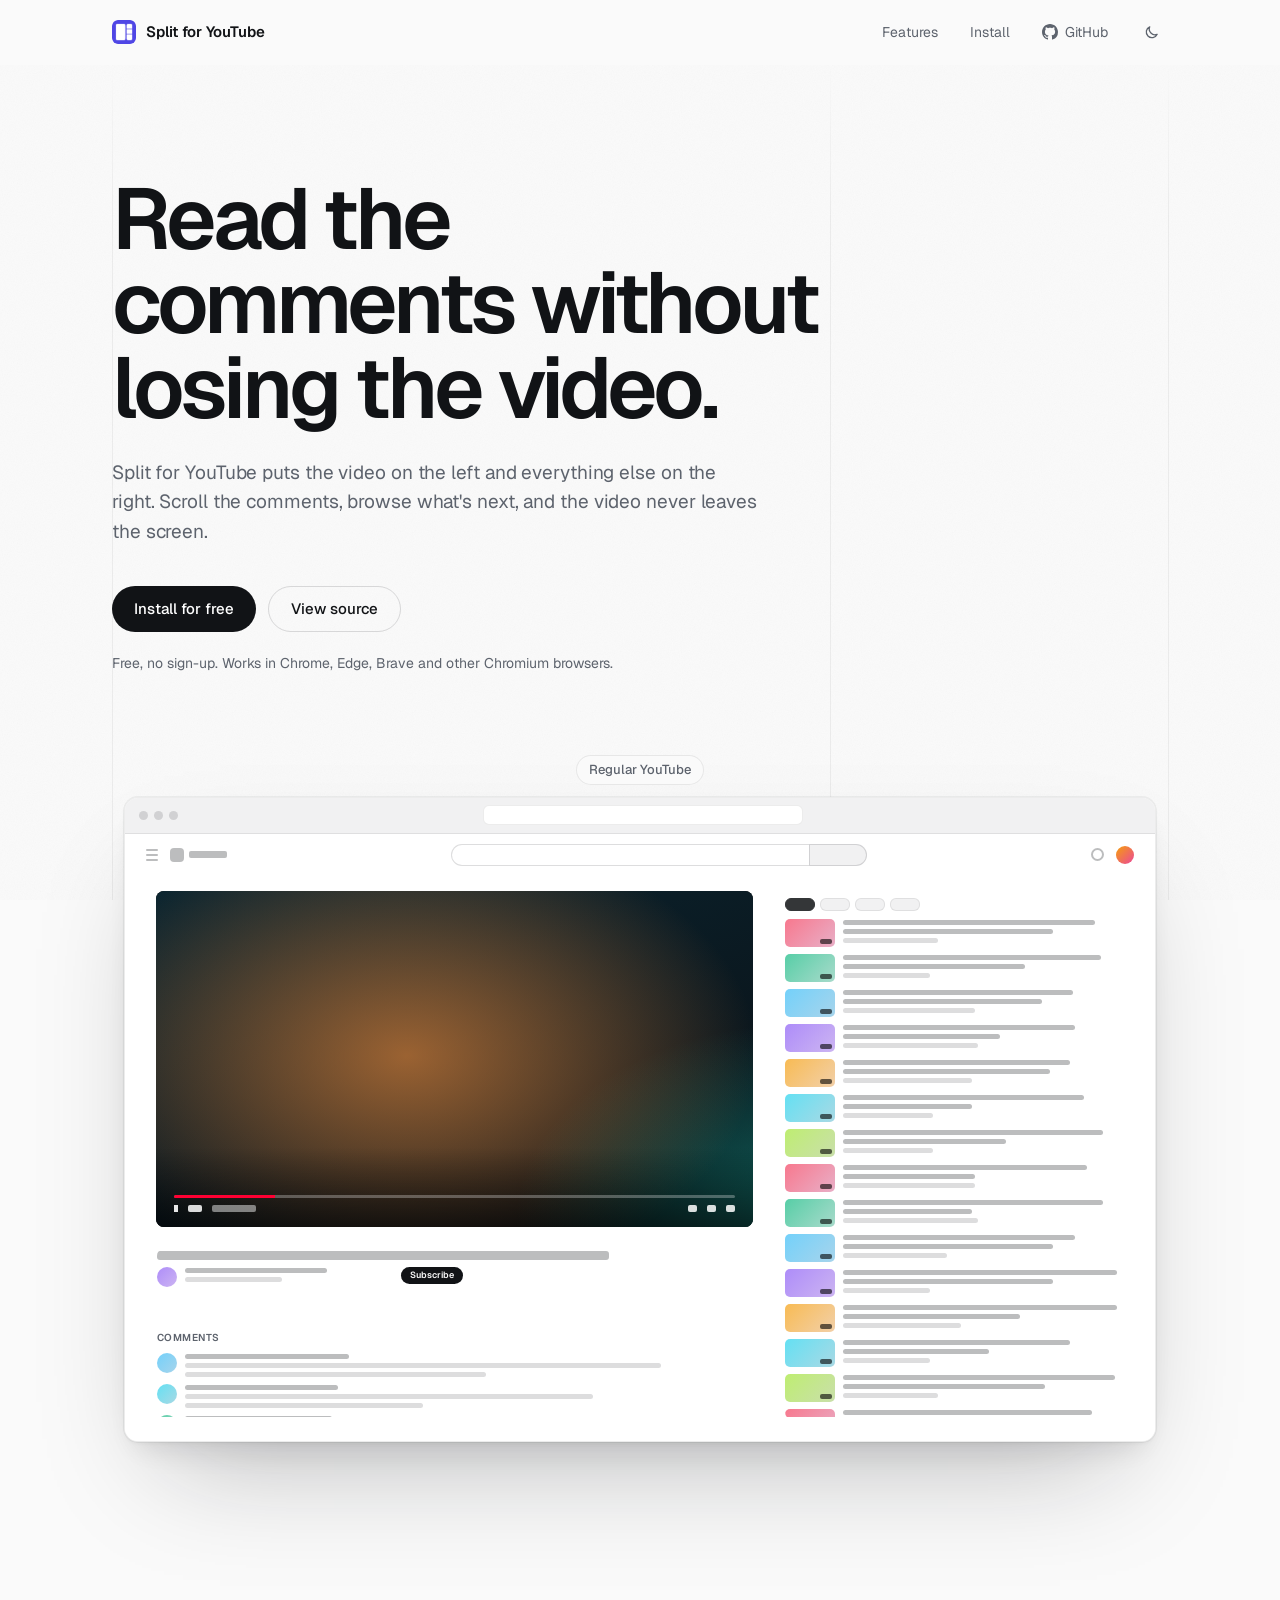
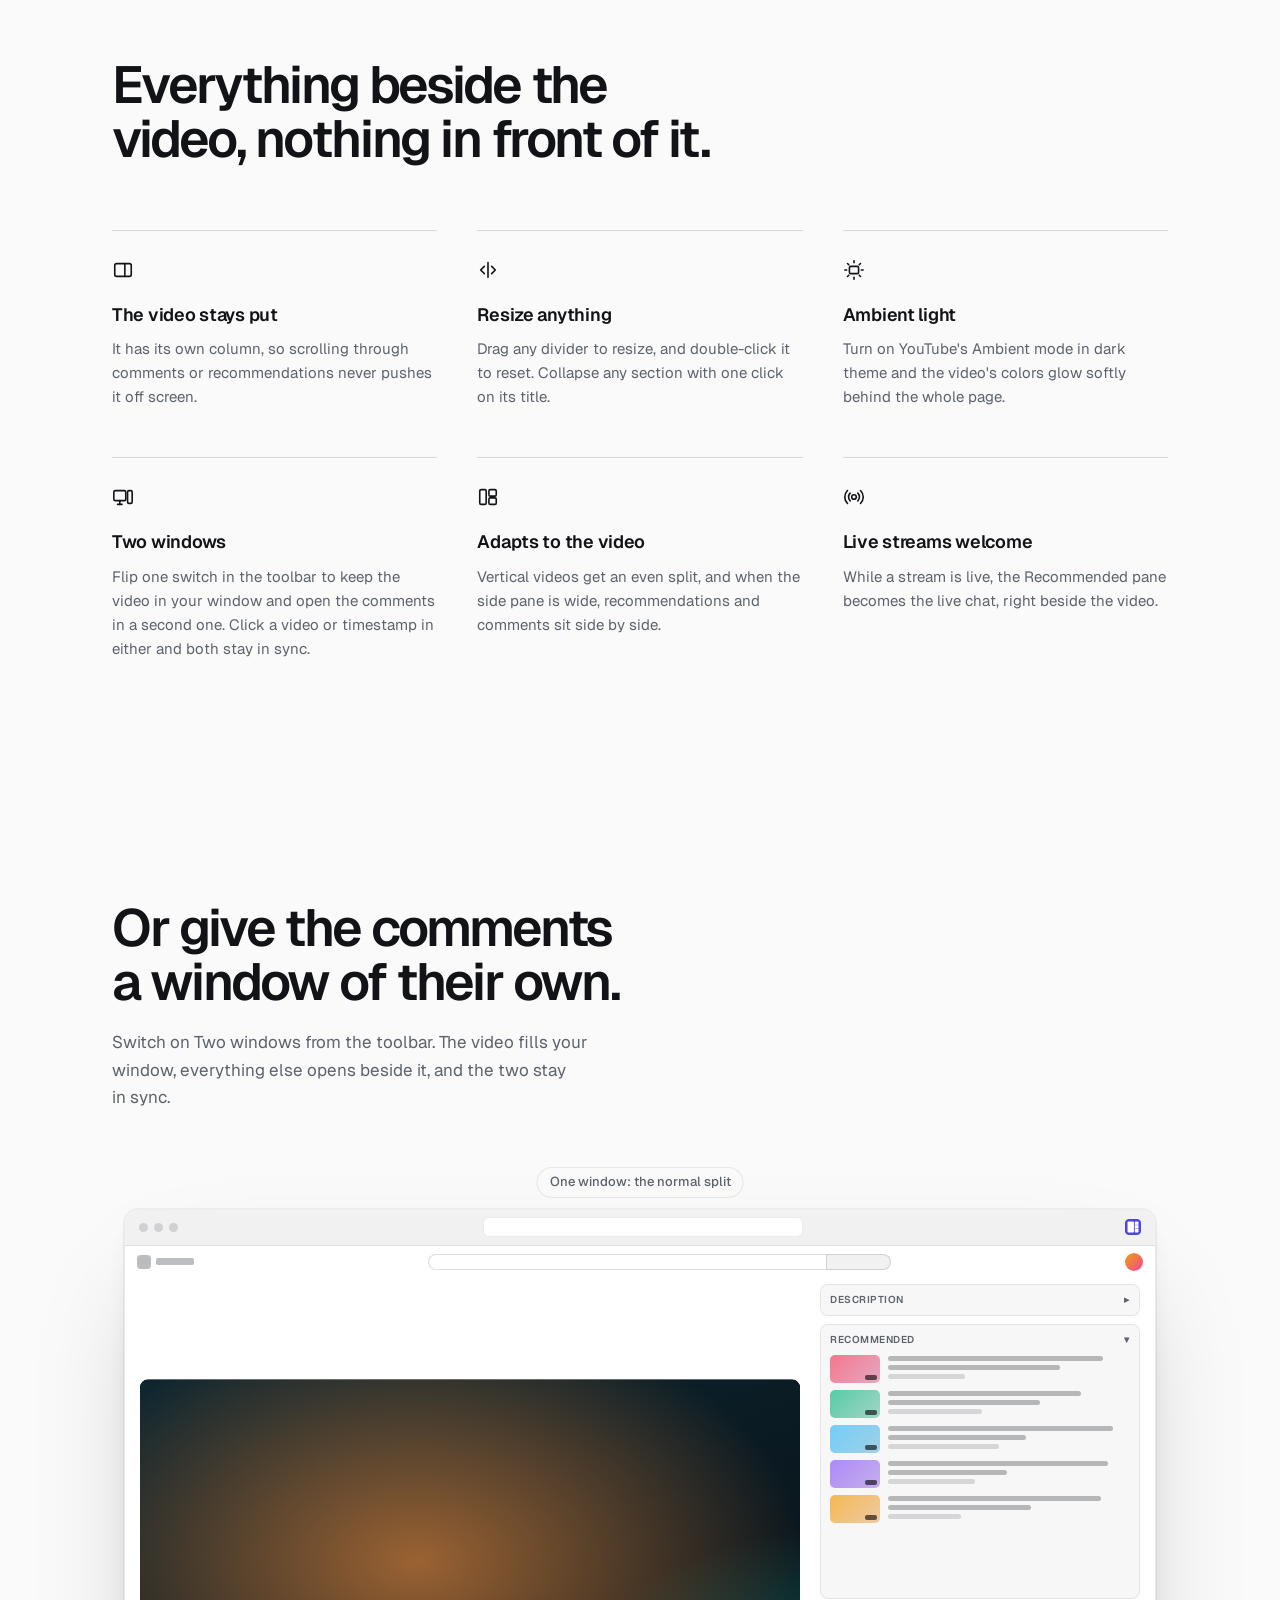
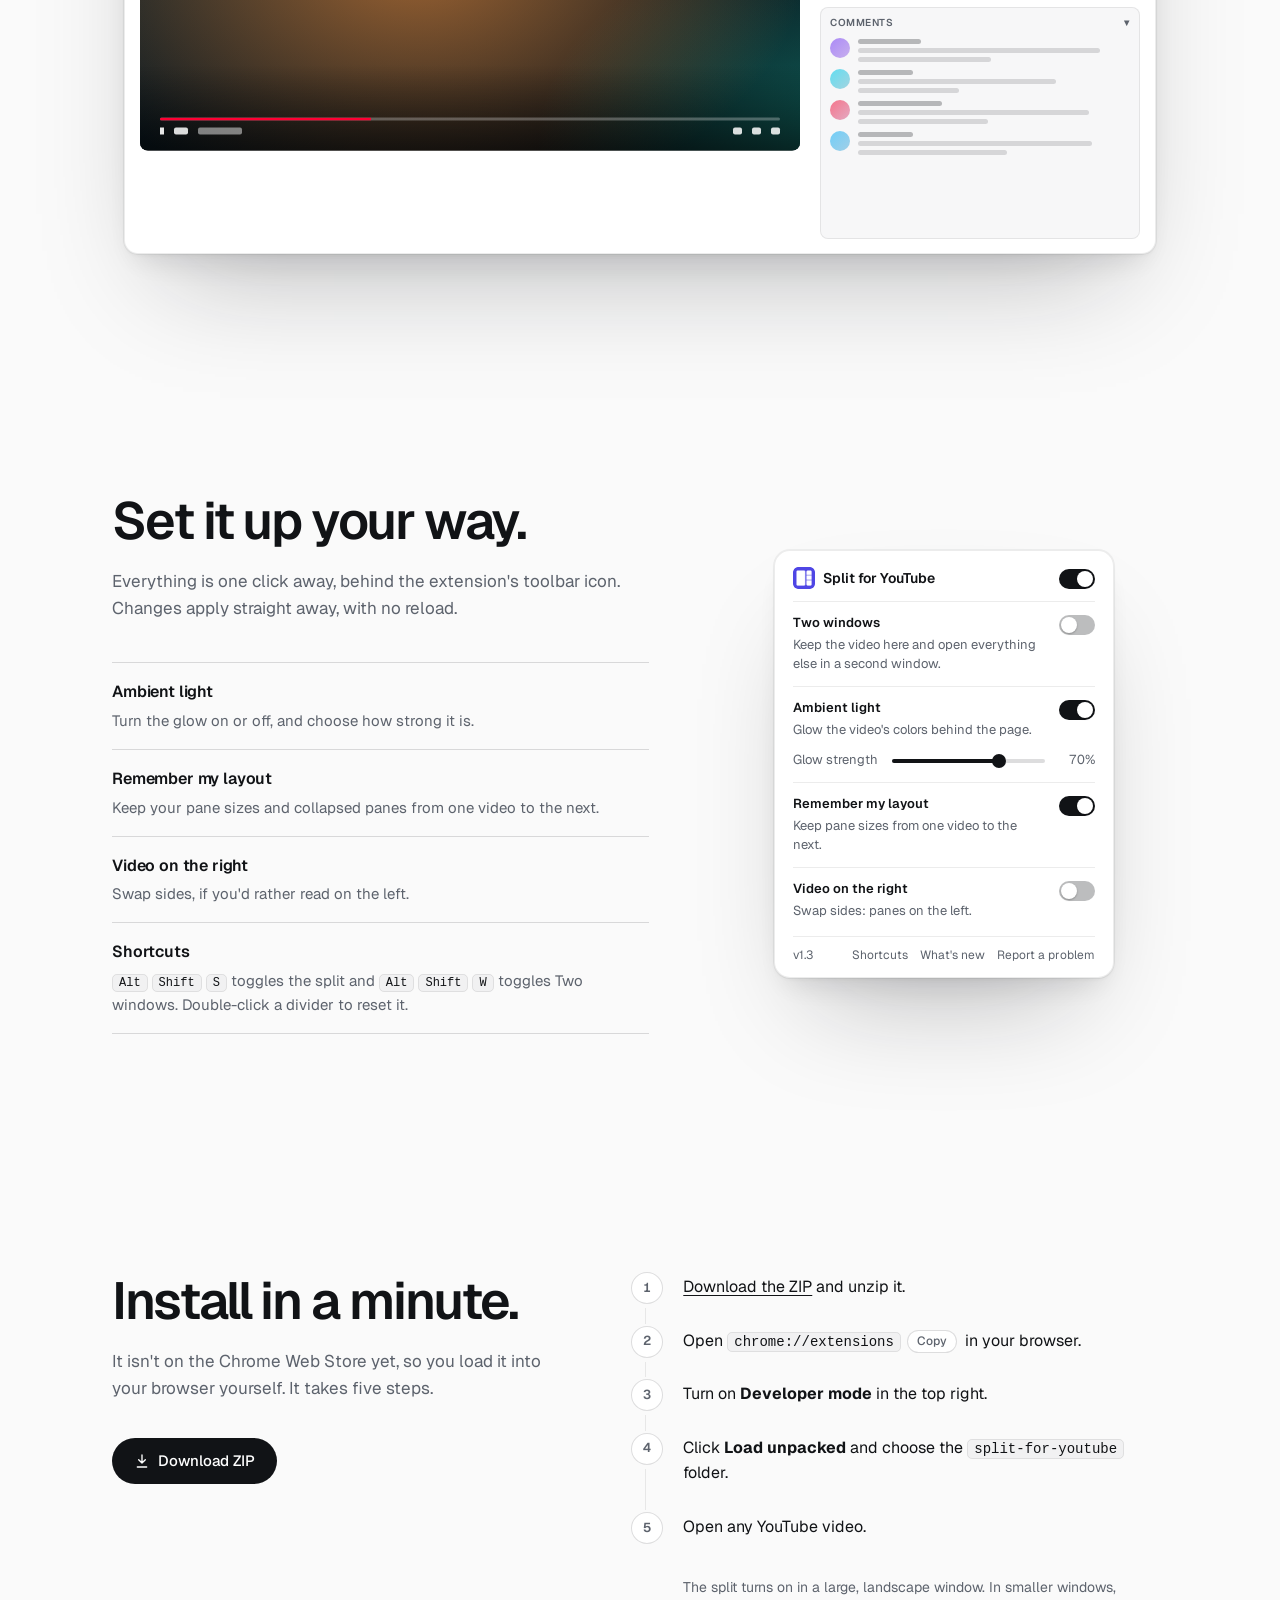
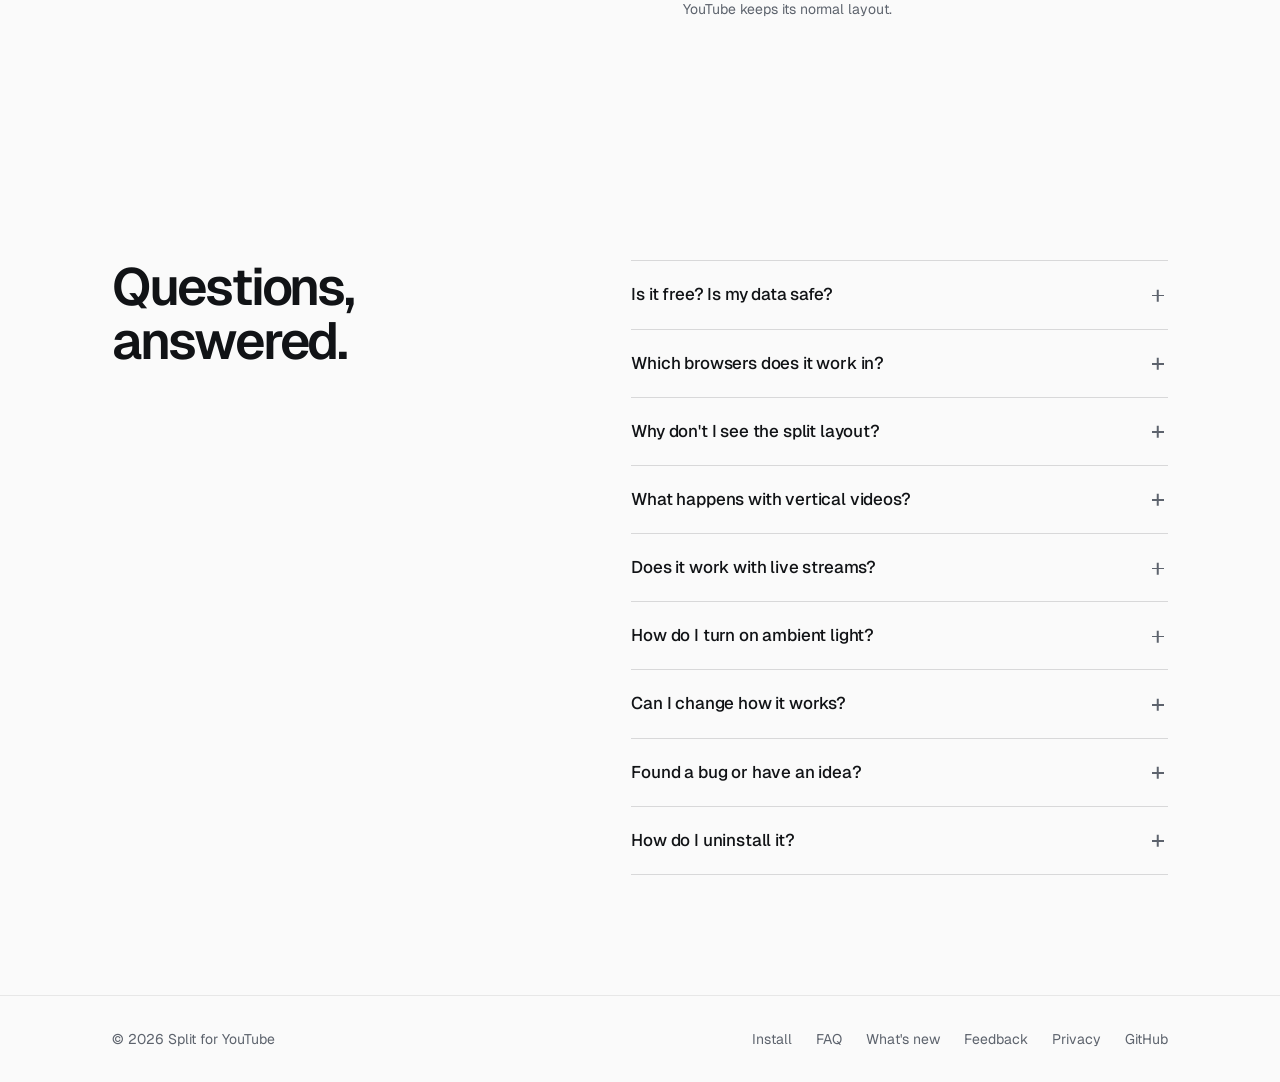
==== commit cb956c78: "Add a light/dark toggle to the landing page - Sun/moon button in the nav on the landing and privacy " ====
--- a/docs/index.html
+++ b/docs/index.html
@@ -40,7 +40,8 @@
   <link rel="stylesheet" href="https://fonts.googleapis.com/css2?family=Geist:wght@400..700&display=swap" />
   <!-- ?v= busts GitHub Pages' 10-minute browser cache (max-age=600) so new HTML never
        loads with a stale stylesheet/script. Bump it whenever style.css or script.js changes. -->
-  <link rel="stylesheet" href="style.css?v=26" />
+  <script src="theme.js?v=27"></script>
+  <link rel="stylesheet" href="style.css?v=27" />
 </head>
 <body>
   <!-- Decorative page backdrop (style.css "Page backdrop"). -->
@@ -60,6 +61,7 @@
         <a href="#features" class="nav-link-optional">Features</a>
         <a href="#install">Install</a>
         <a href="https://github.com/junjing02/split-for-youtube" class="nav-github"><svg viewBox="0 0 16 16" fill="currentColor" aria-hidden="true"><path d="M8 0C3.58 0 0 3.58 0 8c0 3.54 2.29 6.53 5.47 7.59.4.07.55-.17.55-.38 0-.19-.01-.82-.01-1.49-2.01.37-2.53-.49-2.69-.94-.09-.23-.48-.94-.82-1.13-.28-.15-.68-.52-.01-.53.63-.01 1.08.58 1.23.82.72 1.21 1.87.87 2.33.66.07-.52.28-.87.51-1.07-1.78-.2-3.64-.89-3.64-3.95 0-.87.31-1.59.82-2.15-.08-.2-.36-1.02.08-2.12 0 0 .67-.21 2.2.82.64-.18 1.32-.27 2-.27.68 0 1.36.09 2 .27 1.53-1.04 2.2-.82 2.2-.82.44 1.1.16 1.92.08 2.12.51.56.82 1.27.82 2.15 0 3.07-1.87 3.75-3.65 3.95.29.25.54.73.54 1.48 0 1.07-.01 1.93-.01 2.2 0 .21.15.46.55.38A8.013 8.013 0 0016 8c0-4.42-3.58-8-8-8z"/></svg><span>GitHub</span></a>
+        <button class="theme-toggle" type="button" aria-label="Switch to dark mode"><svg class="icon-moon" viewBox="0 0 24 24" fill="none" stroke="currentColor" stroke-width="1.8" stroke-linecap="round" stroke-linejoin="round" aria-hidden="true"><path d="M20 14.5A8 8 0 0 1 9.5 4a8 8 0 1 0 10.5 10.5Z"/></svg><svg class="icon-sun" viewBox="0 0 24 24" fill="none" stroke="currentColor" stroke-width="1.8" stroke-linecap="round" stroke-linejoin="round" aria-hidden="true"><circle cx="12" cy="12" r="4"/><path d="M12 2v2M12 20v2M2 12h2M20 12h2M4.9 4.9l1.4 1.4M17.7 17.7l1.4 1.4M4.9 19.1l1.4-1.4M17.7 6.3l1.4-1.4"/></svg></button>
       </nav>
     </div>
   </header>
@@ -472,6 +474,6 @@
     </div>
   </footer>
 
-  <script src="script.js?v=26"></script>
+  <script src="script.js?v=27"></script>
 </body>
 </html>
--- a/docs/style.css
+++ b/docs/style.css
@@ -2,12 +2,13 @@
    or the inverse in dark mode) where the ONLY color is the live demo: a
    cinematic teal-and-orange video, plus (dark mode only, like the
    extension's ambient light) its glow and the light it spills onto the page. One bold element, everything else disciplined.
-   Light by default; dark follows prefers-color-scheme (no toggle).
+   Light by default; dark by system setting or the nav's toggle (theme.js).
 
    Palette: paper #FAFAFA, ink #111316, slate #5D636D, line (ink at low
    alpha); dark: #0A0A0B, #F3F3F4, #9B9CA3. Demo only: orange #FB923C,
    teal #14B8A6, deep teal #0E7490. */
 :root {
+  color-scheme: light;
   --bg: #fafafa;
   --surface: #ffffff;
   --bg-raised: #f1f1f2;
@@ -42,8 +43,41 @@
   --font: "Geist", -apple-system, BlinkMacSystemFont, "Segoe UI", Roboto, Helvetica, Arial, sans-serif;
 }
 
+/* Dark tokens, in two places with the same values: (1) the visitor's
+   explicit choice or the system setting as applied by theme.js
+   (html[data-theme="dark"]); (2) the system setting on its own, for when
+   that script doesn't run, unless light was explicitly chosen. Keep the
+   two blocks identical. */
+:root[data-theme="dark"] {
+  color-scheme: dark;
+  --bg: #0a0a0b;
+  --surface: #111113;
+  --bg-raised: #18181b;
+  --nav-bg: rgba(10, 10, 11, 0.8);
+  --text: #f3f3f4;
+  --text-dim: #9b9ca3;
+  --border: rgba(255, 255, 255, 0.08);
+  --line: rgba(255, 255, 255, 0.14);
+  --line-strong: rgba(255, 255, 255, 0.3);
+  --accent: #f3f3f4;
+  --accent-hover: #ffffff;
+  --on-accent: #0a0a0b;
+  --mock-bg: #0f0f0f;
+  --mock-pane: rgba(27, 27, 29, 0.6);
+  --mock-glow: 0.85;
+  --spill: 0.7;
+  --spill-hint: 0.12;
+  --grain: 0.06;
+  --rule: rgba(255, 255, 255, 0.055);
+  --beam: rgba(255, 255, 255, 0.08);
+  --ambient-bg: 0.13;
+  --shadow-window: 0 0 0 1px rgba(255, 255, 255, 0.07), 0 2px 4px rgba(0, 0, 0, 0.4),
+    0 16px 32px -12px rgba(0, 0, 0, 0.5), 0 56px 112px -40px rgba(0, 0, 0, 0.9);
+}
+
 @media (prefers-color-scheme: dark) {
-  :root {
+  :root:not([data-theme="light"]) {
+    color-scheme: dark;
     --bg: #0a0a0b;
     --surface: #111113;
     --bg-raised: #18181b;
@@ -279,6 +313,48 @@
   height: 16px;
 }
 
+/* Theme toggle: shows the icon for the theme a click switches TO (moon
+   in light, sun in dark). Hidden until theme.js has set data-theme, since
+   without the script it couldn't do anything. */
+.theme-toggle {
+  display: none;
+  align-items: center;
+  justify-content: center;
+  width: 34px;
+  height: 34px;
+  margin-left: -6px;
+  padding: 0;
+  border: 1px solid transparent;
+  border-radius: 999px;
+  background: none;
+  color: var(--text-dim);
+  cursor: pointer;
+  transition: color 0.15s ease, border-color 0.15s ease;
+}
+
+:root[data-theme] .theme-toggle {
+  display: inline-flex;
+}
+
+.theme-toggle:hover {
+  color: var(--text);
+  border-color: var(--border);
+}
+
+.theme-toggle svg {
+  width: 17px;
+  height: 17px;
+}
+
+.theme-toggle .icon-sun,
+:root[data-theme="dark"] .theme-toggle .icon-moon {
+  display: none;
+}
+
+:root[data-theme="dark"] .theme-toggle .icon-sun {
+  display: block;
+}
+
 /* Hero: left-aligned type as the main typographic moment, then the demo
    at full width. */
 
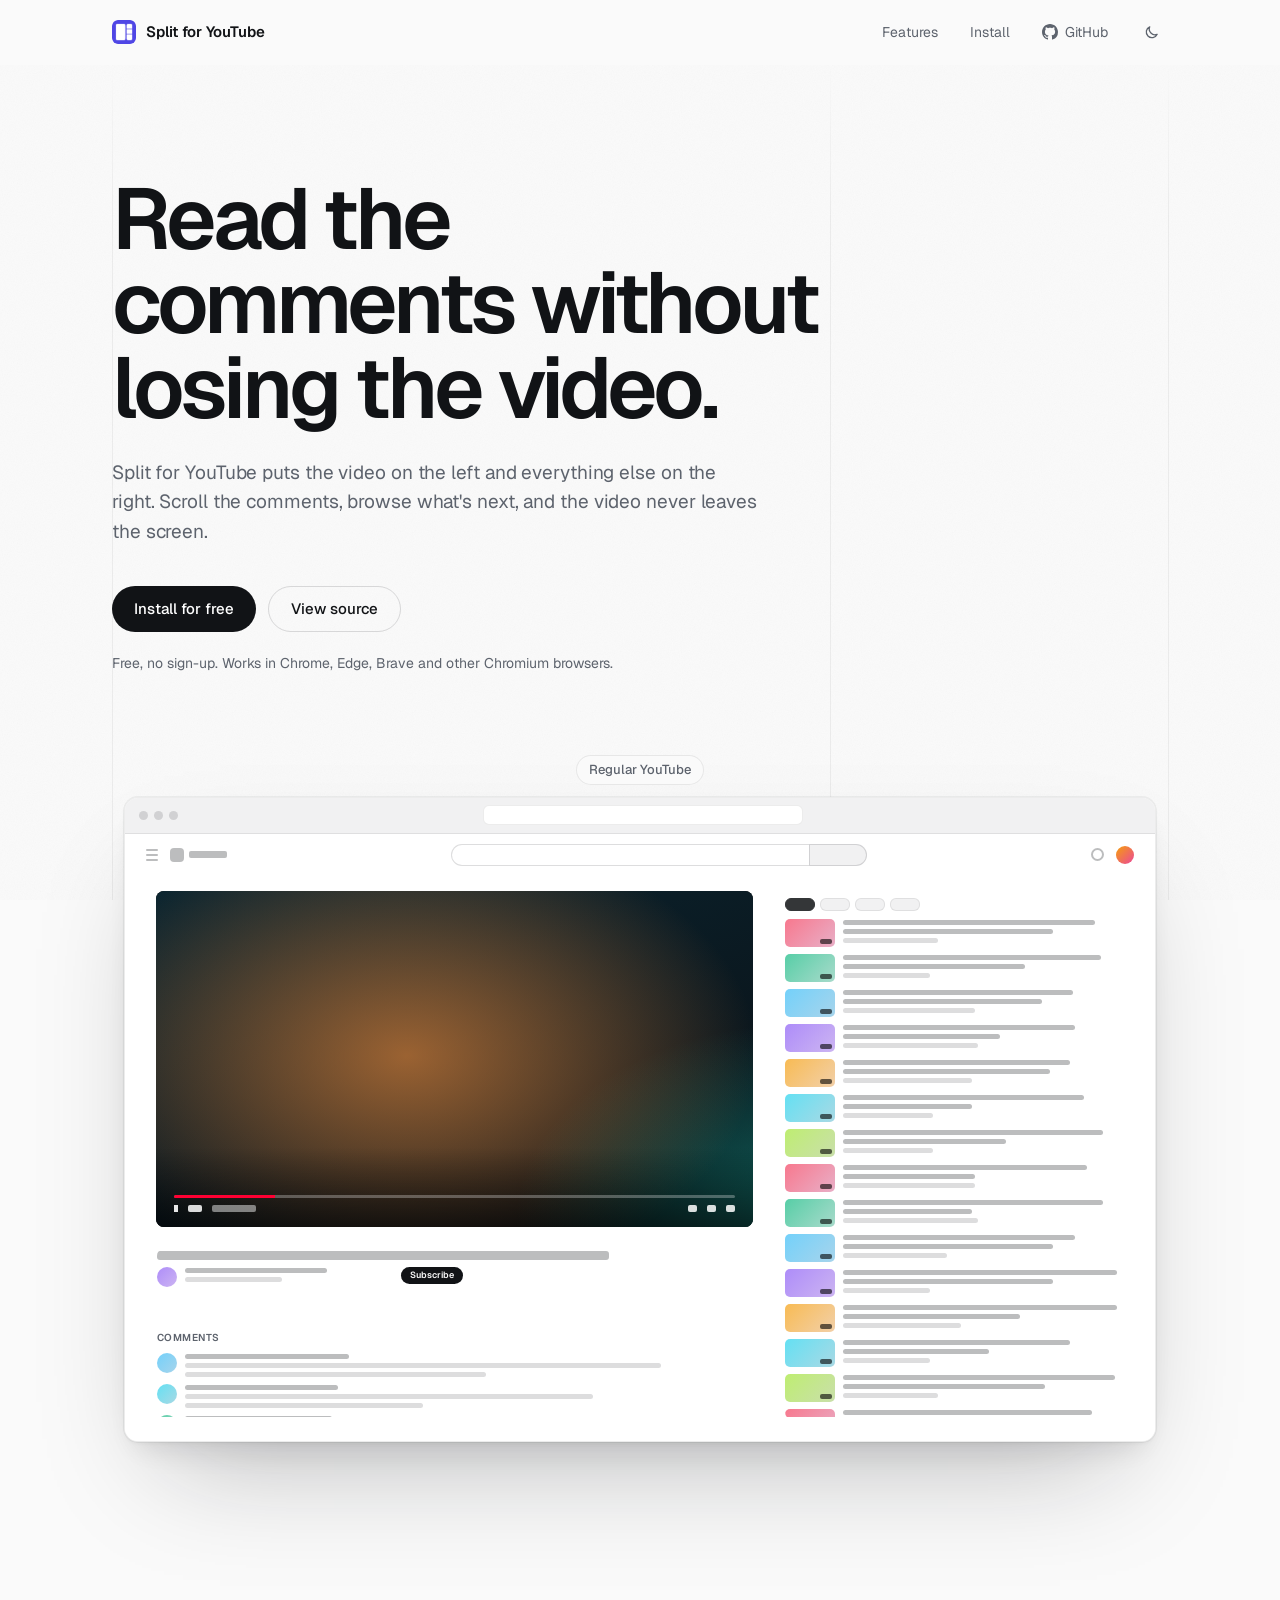
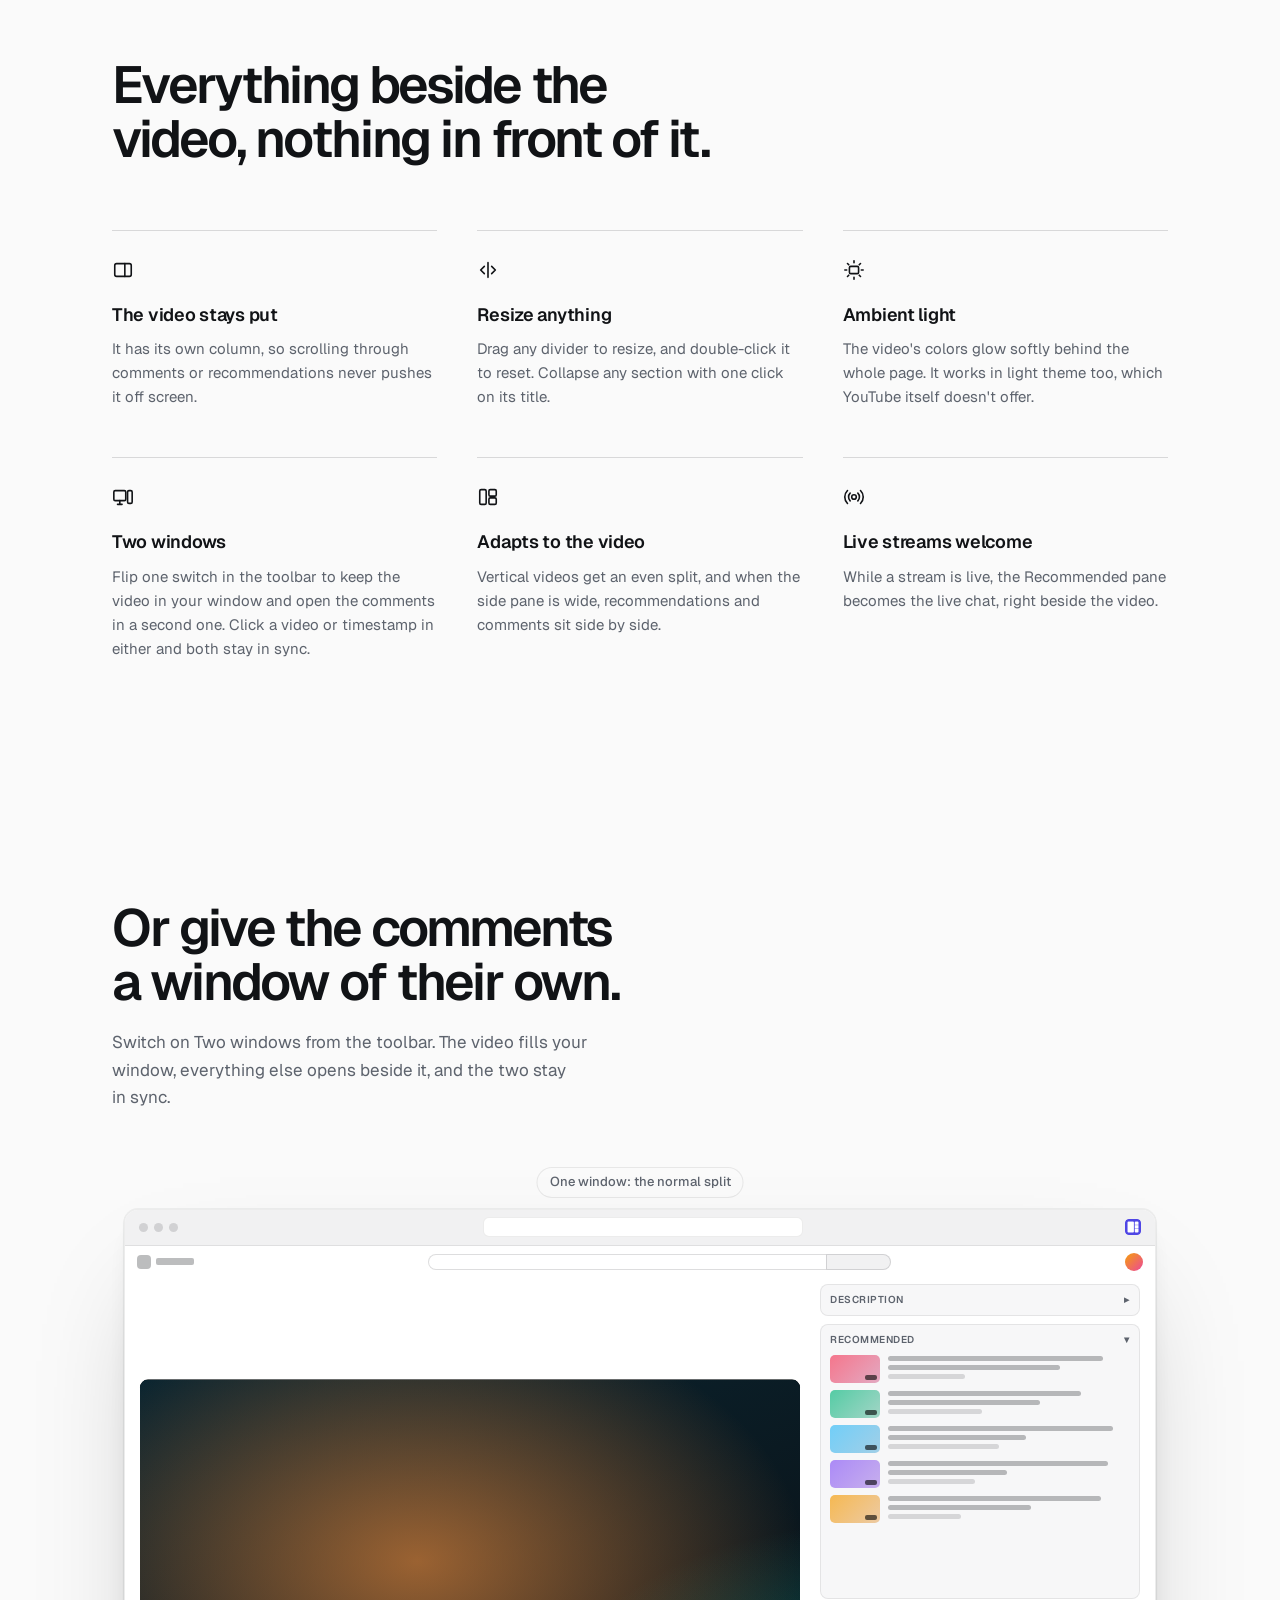
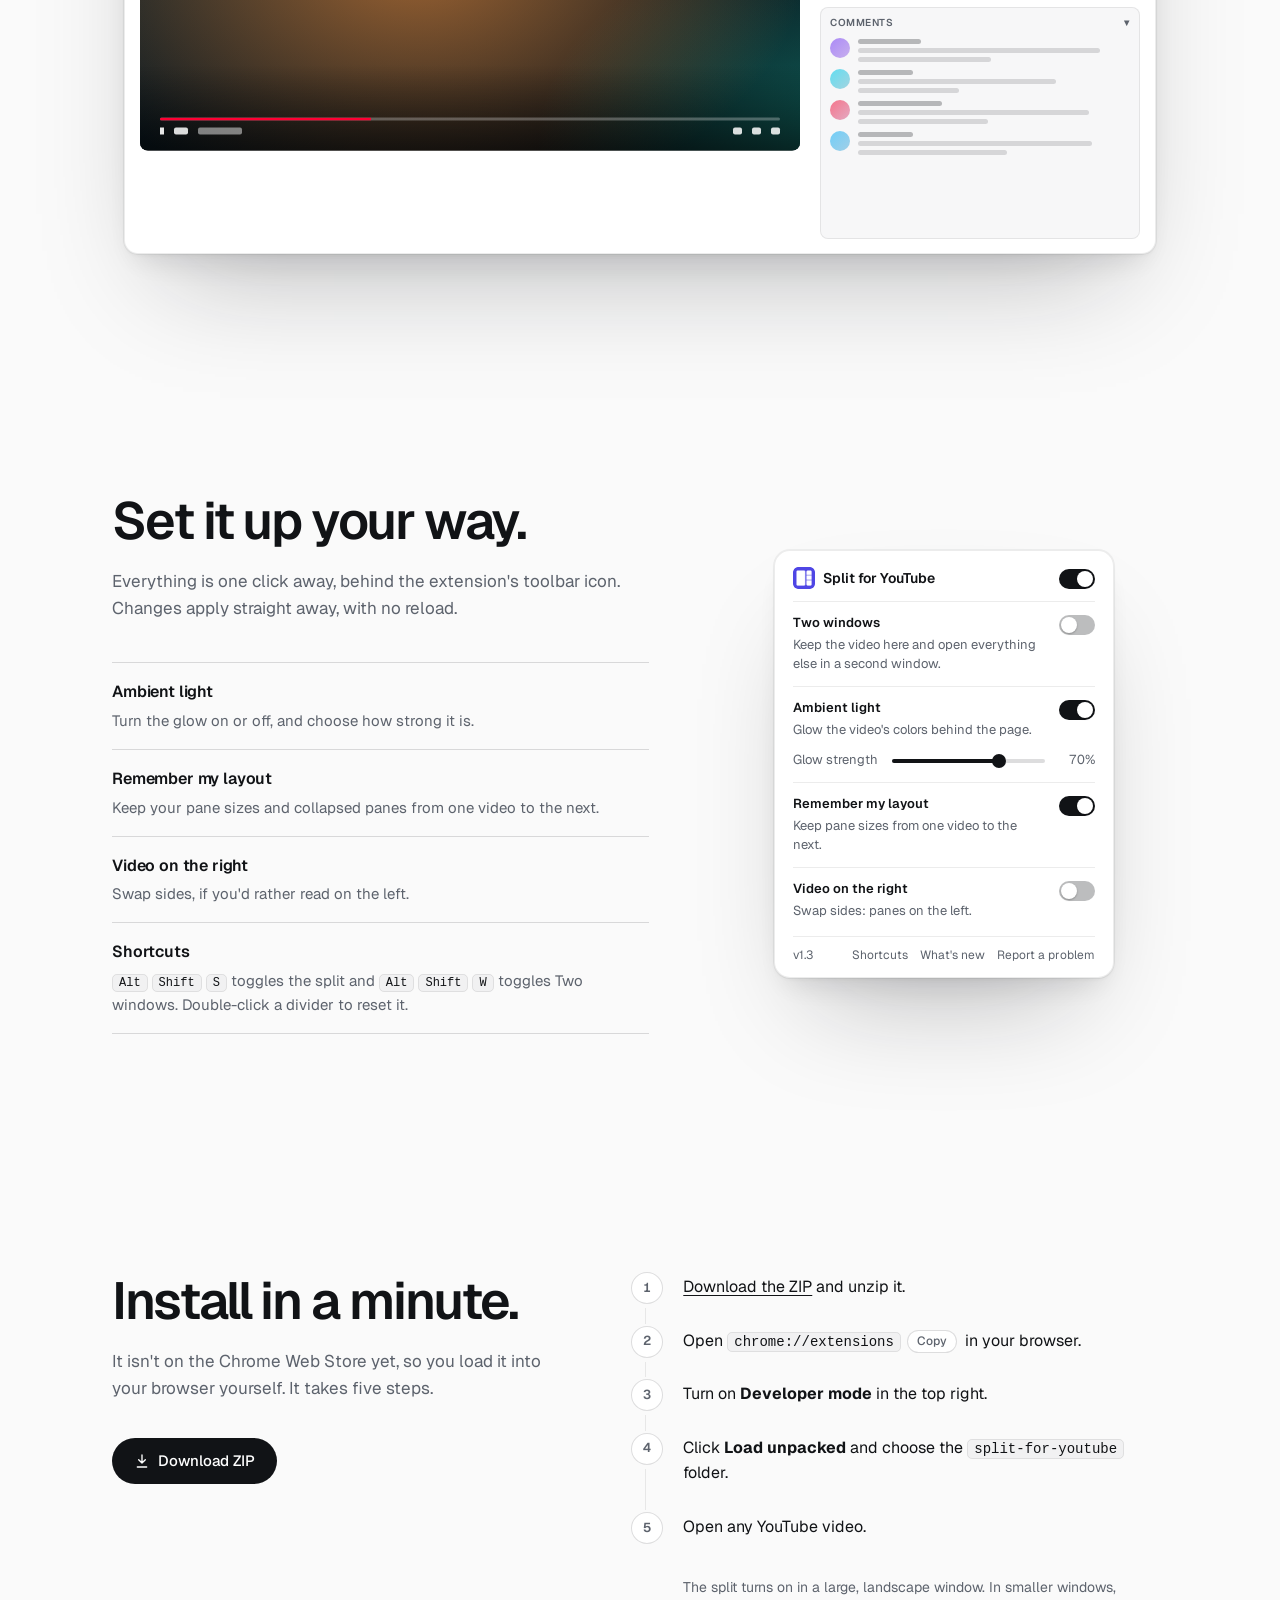
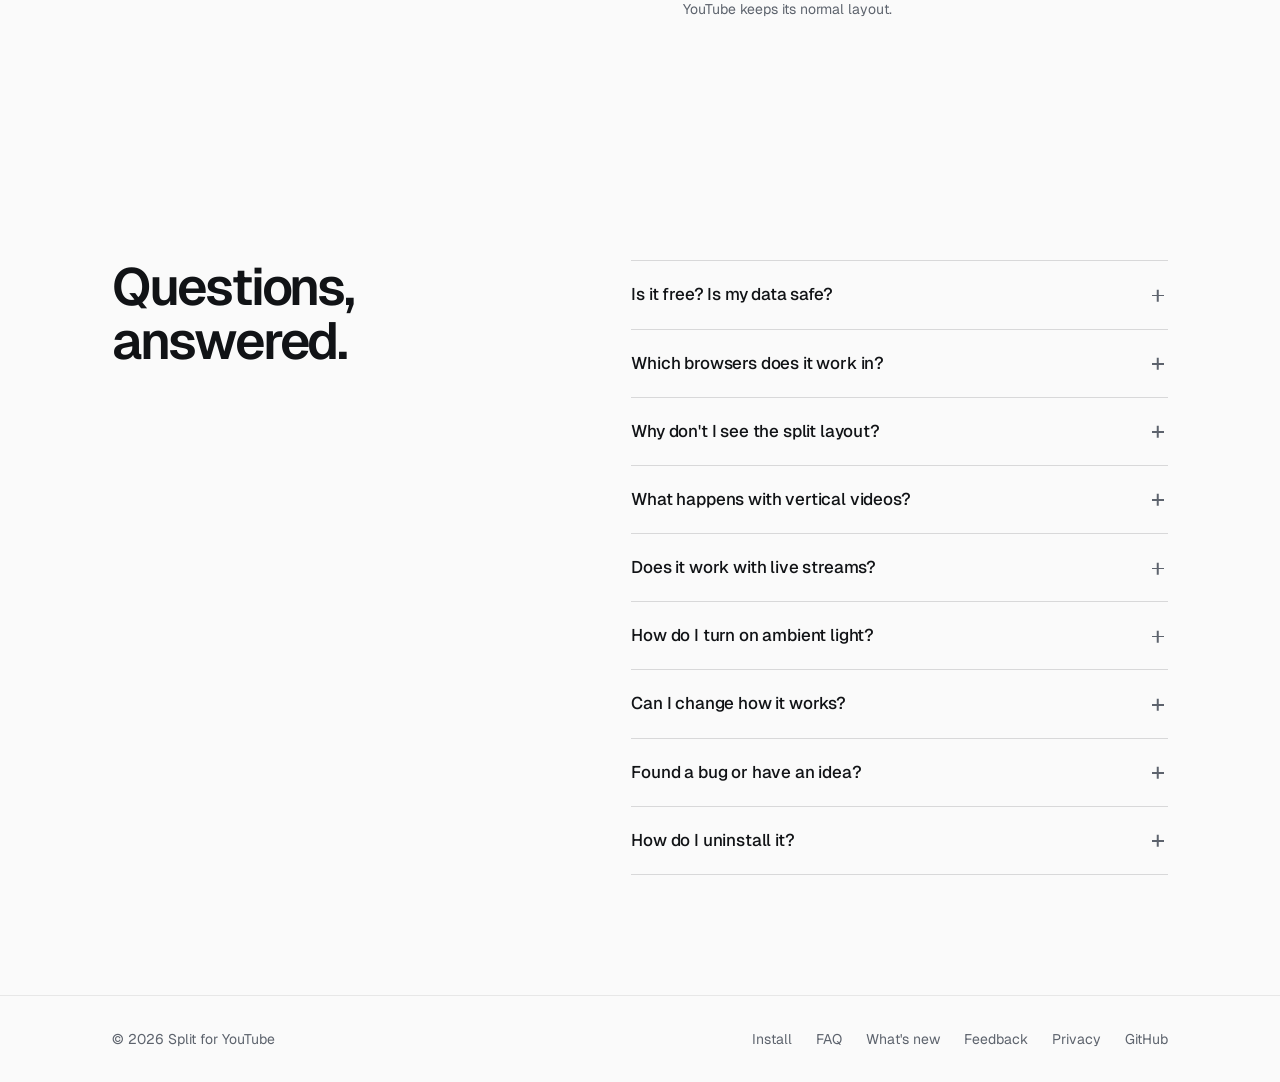
==== commit a19589ab: "Ambient light in light theme (v1.3.4) - Light theme: the extension's Ambient light switch controls t" ====
--- a/docs/index.html
+++ b/docs/index.html
@@ -40,8 +40,8 @@
   <link rel="stylesheet" href="https://fonts.googleapis.com/css2?family=Geist:wght@400..700&display=swap" />
   <!-- ?v= busts GitHub Pages' 10-minute browser cache (max-age=600) so new HTML never
        loads with a stale stylesheet/script. Bump it whenever style.css or script.js changes. -->
-  <script src="theme.js?v=27"></script>
-  <link rel="stylesheet" href="style.css?v=27" />
+  <script src="theme.js?v=28"></script>
+  <link rel="stylesheet" href="style.css?v=28" />
 </head>
 <body>
   <!-- Decorative page backdrop (style.css "Page backdrop"). -->
@@ -207,7 +207,7 @@
         <div class="feature">
           <div class="feature-icon"><svg viewBox="0 0 24 24" fill="none" stroke="currentColor" stroke-width="1.75" stroke-linecap="round" stroke-linejoin="round" aria-hidden="true"><rect x="7" y="8" width="10" height="8" rx="1.5"/><path d="M12 2v2M12 20v2M2 12h2M20 12h2M4.9 4.9l1.4 1.4M17.7 17.7l1.4 1.4M4.9 19.1l1.4-1.4M17.7 6.3l1.4-1.4"/></svg></div>
           <h3>Ambient light</h3>
-          <p>Turn on YouTube's Ambient mode in dark theme and the video's colors glow softly behind the whole page.</p>
+          <p>The video's colors glow softly behind the whole page. It works in light theme too, which YouTube itself doesn't offer.</p>
         </div>
         <div class="feature">
           <div class="feature-icon"><svg viewBox="0 0 24 24" fill="none" stroke="currentColor" stroke-width="1.75" stroke-linecap="round" stroke-linejoin="round" aria-hidden="true"><rect x="2" y="5" width="13" height="11" rx="1.5"/><rect x="17" y="5" width="5" height="14" rx="1.5"/><path d="M6 20h5M8.5 16v4"/></svg></div>
@@ -441,7 +441,7 @@
           </details>
           <details class="faq-item">
             <summary>How do I turn on ambient light?</summary>
-            <p>Switch YouTube to its dark theme, then turn on Ambient mode in the player's settings (the gear icon). The glow follows that setting. You can adjust its strength, or turn it off, from the extension's toolbar icon.</p>
+            <p>In light theme it's on by default: the Ambient light switch behind the extension's toolbar icon controls it. In dark theme it also follows YouTube's own Ambient mode, in the player's settings (the gear icon). You can adjust the glow's strength from the same toolbar panel.</p>
           </details>
           <details class="faq-item">
             <summary>Can I change how it works?</summary>
@@ -474,6 +474,6 @@
     </div>
   </footer>
 
-  <script src="script.js?v=27"></script>
+  <script src="script.js?v=28"></script>
 </body>
 </html>
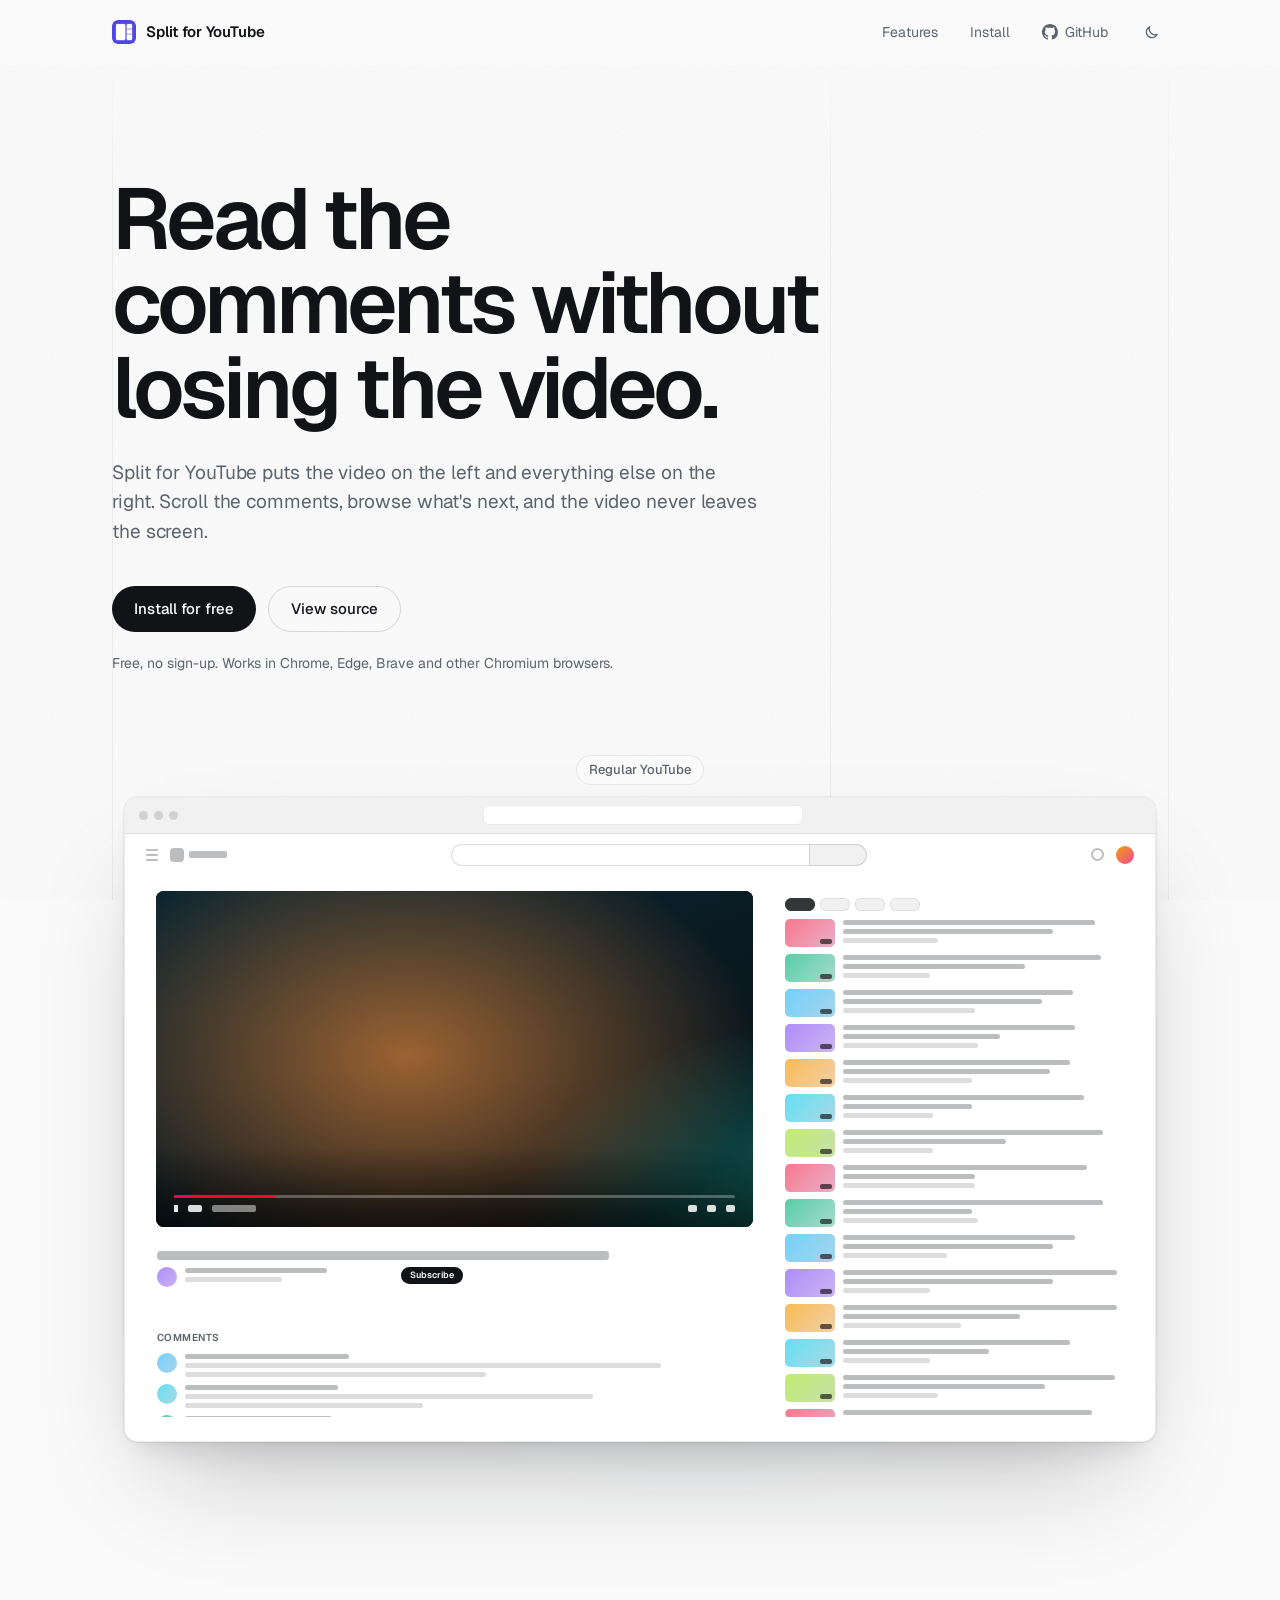
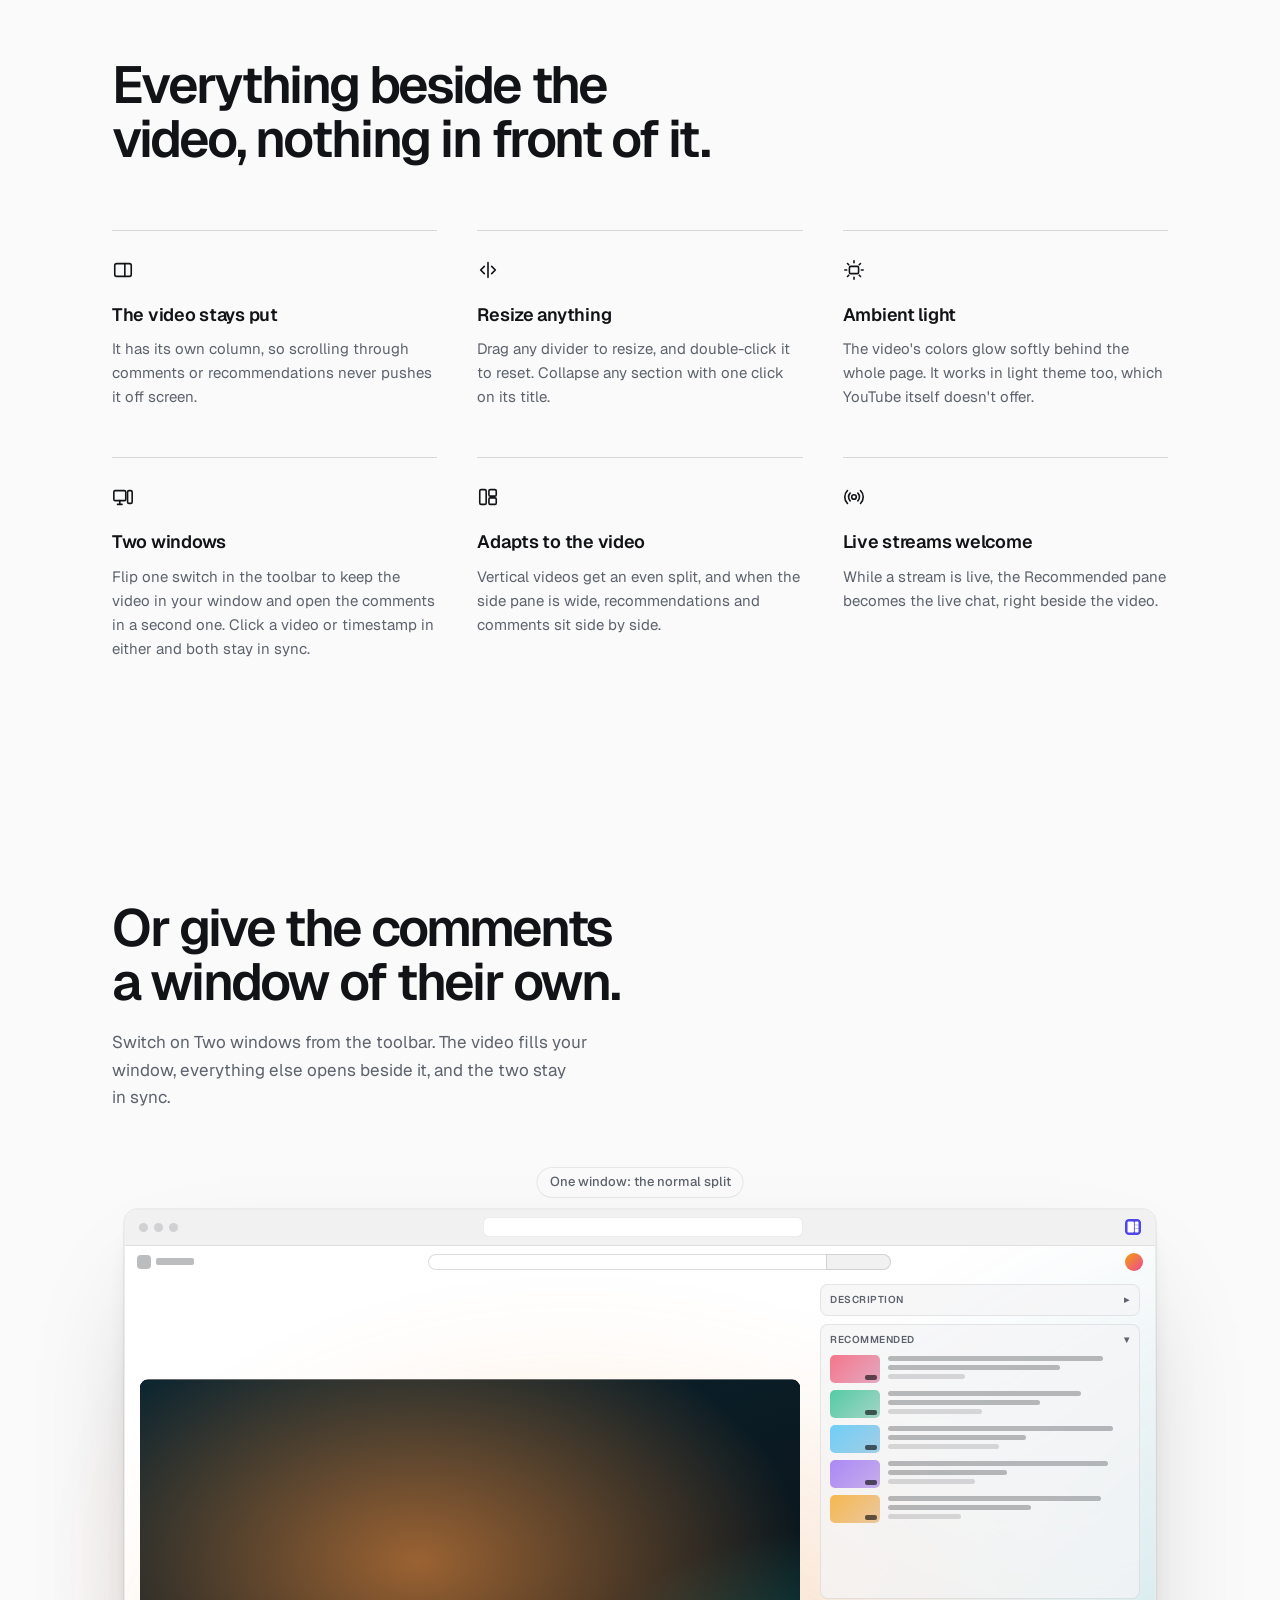
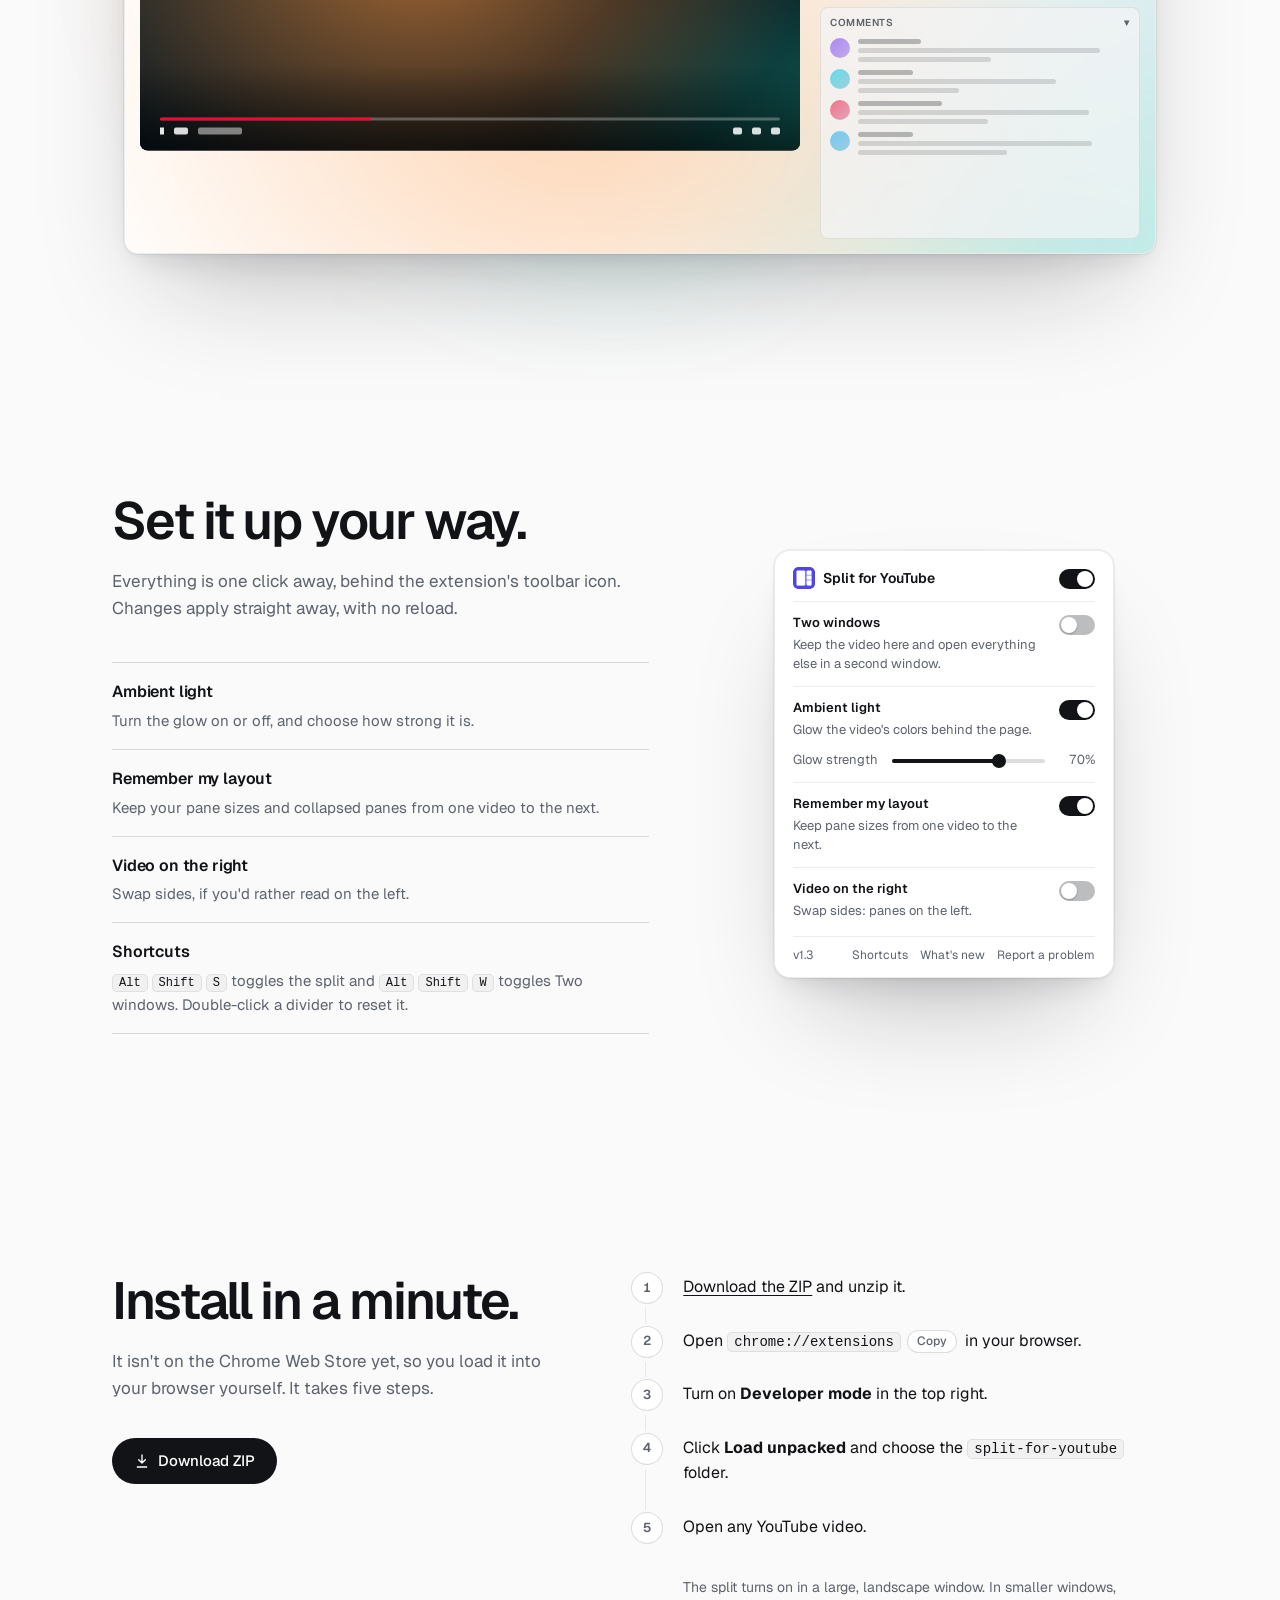
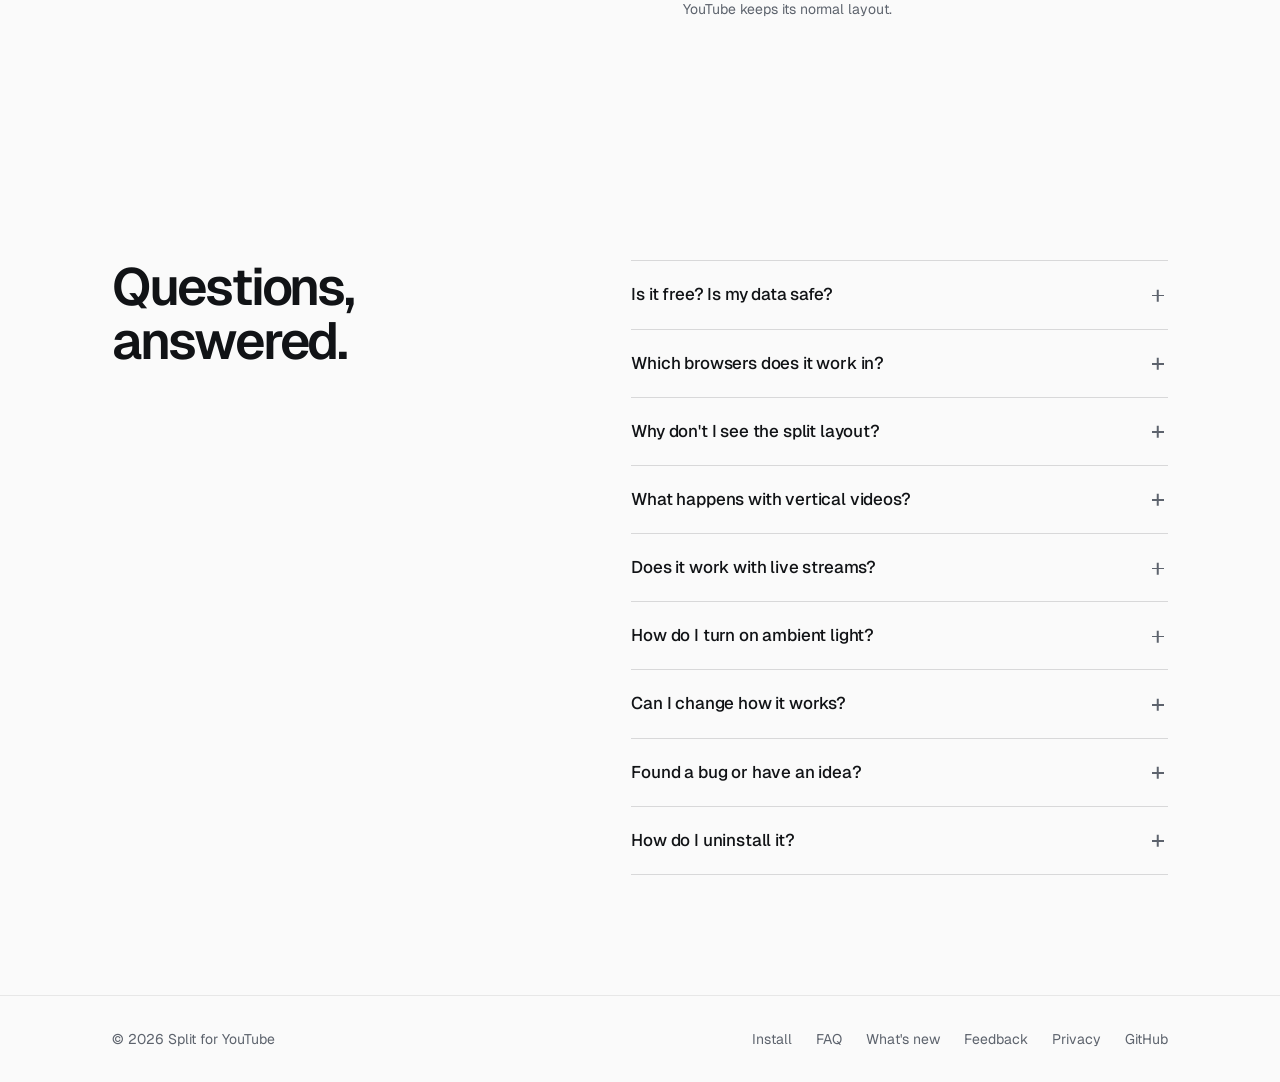
==== commit 5410552d: "Show the glow in the landing page mockups in light mode - Soft pastel glow inside and around both mo" ====
--- a/docs/index.html
+++ b/docs/index.html
@@ -40,8 +40,8 @@
   <link rel="stylesheet" href="https://fonts.googleapis.com/css2?family=Geist:wght@400..700&display=swap" />
   <!-- ?v= busts GitHub Pages' 10-minute browser cache (max-age=600) so new HTML never
        loads with a stale stylesheet/script. Bump it whenever style.css or script.js changes. -->
-  <script src="theme.js?v=28"></script>
-  <link rel="stylesheet" href="style.css?v=28" />
+  <script src="theme.js?v=29"></script>
+  <link rel="stylesheet" href="style.css?v=29" />
 </head>
 <body>
   <!-- Decorative page backdrop (style.css "Page backdrop"). -->
@@ -474,6 +474,6 @@
     </div>
   </footer>
 
-  <script src="script.js?v=28"></script>
+  <script src="script.js?v=29"></script>
 </body>
 </html>
--- a/docs/style.css
+++ b/docs/style.css
@@ -26,11 +26,12 @@
   /* Translucent, like the extension's panes, so the mock ambient glow
      shows through them after the split. */
   --mock-pane: rgba(244, 244, 246, 0.72);
-  /* Demo ambient glow: none at all in light mode (the extension's ambient
-     light is dark-theme only, like YouTube's); dark mode sets these. */
-  --mock-glow: 0; /* glow inside the mock window, after the split */
-  --spill: 0; /* glow spilling onto the page, after the split */
-  --spill-hint: 0; /* faint spill before the split */
+  /* Demo ambient glow: a soft pastel wash in light mode, like the
+     extension's own light-theme glow (v1.3.4); dark mode sets these
+     stronger. */
+  --mock-glow: 0.45; /* glow inside the mock window, after the split */
+  --spill: 0.28; /* glow spilling onto the page, after the split */
+  --spill-hint: 0.05; /* faint spill before the split */
   /* Page backdrop: grain and layout rules in both themes; the projector
      beam and ambient drift are dark mode only (0 here). */
   --grain: 0.05;
@@ -1378,8 +1379,7 @@
   margin: 56px auto 0;
 }
 
-/* Ambient spill around the main window, dark mode only (--spill is 0 in
-   light mode). */
+/* Ambient spill around the main window (softer in light mode). */
 .tw-demo::before {
   content: "";
   position: absolute;
@@ -1545,7 +1545,7 @@
 }
 
 /* Ambient light inside the main window, one layer per demo video,
-   cross-faded on switch. Dark mode only (--mock-glow is 0 in light). */
+   cross-faded on switch (softer in light mode). */
 .tw-ambient {
   position: absolute;
   z-index: -1;
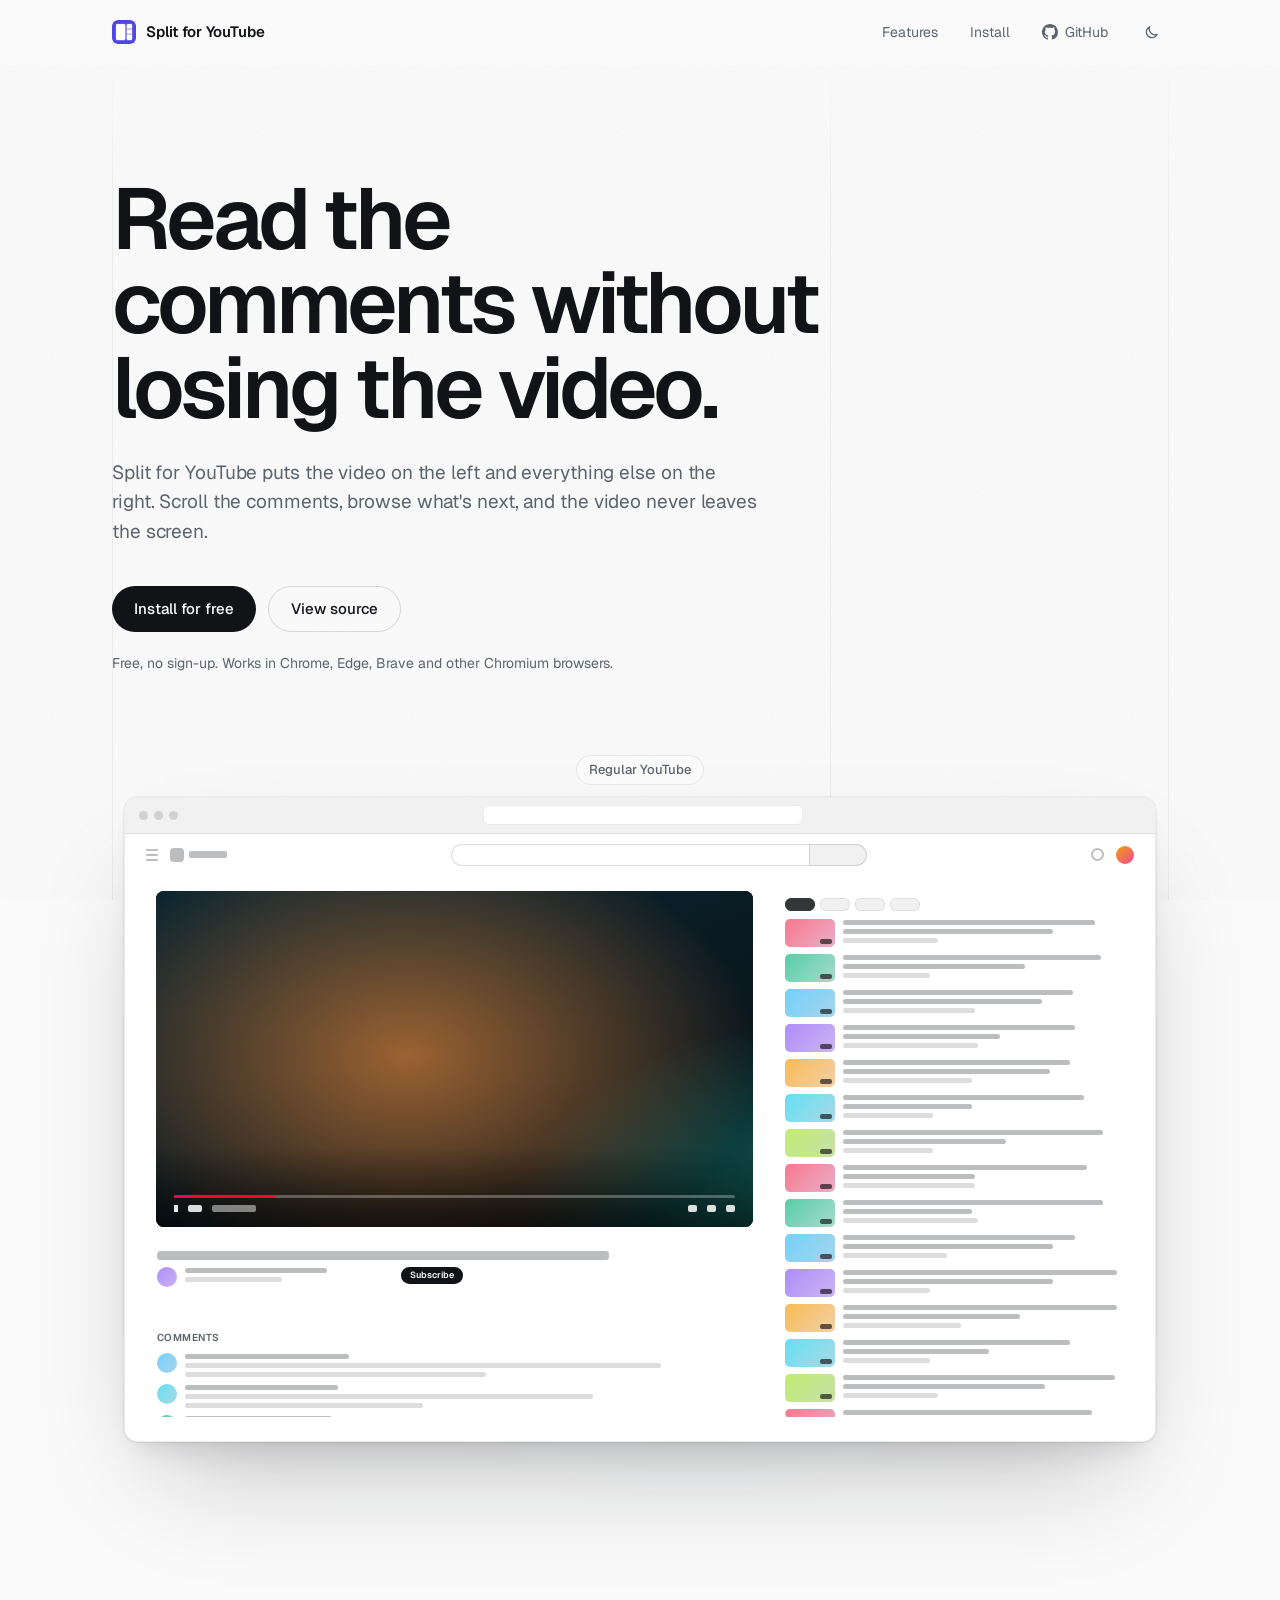
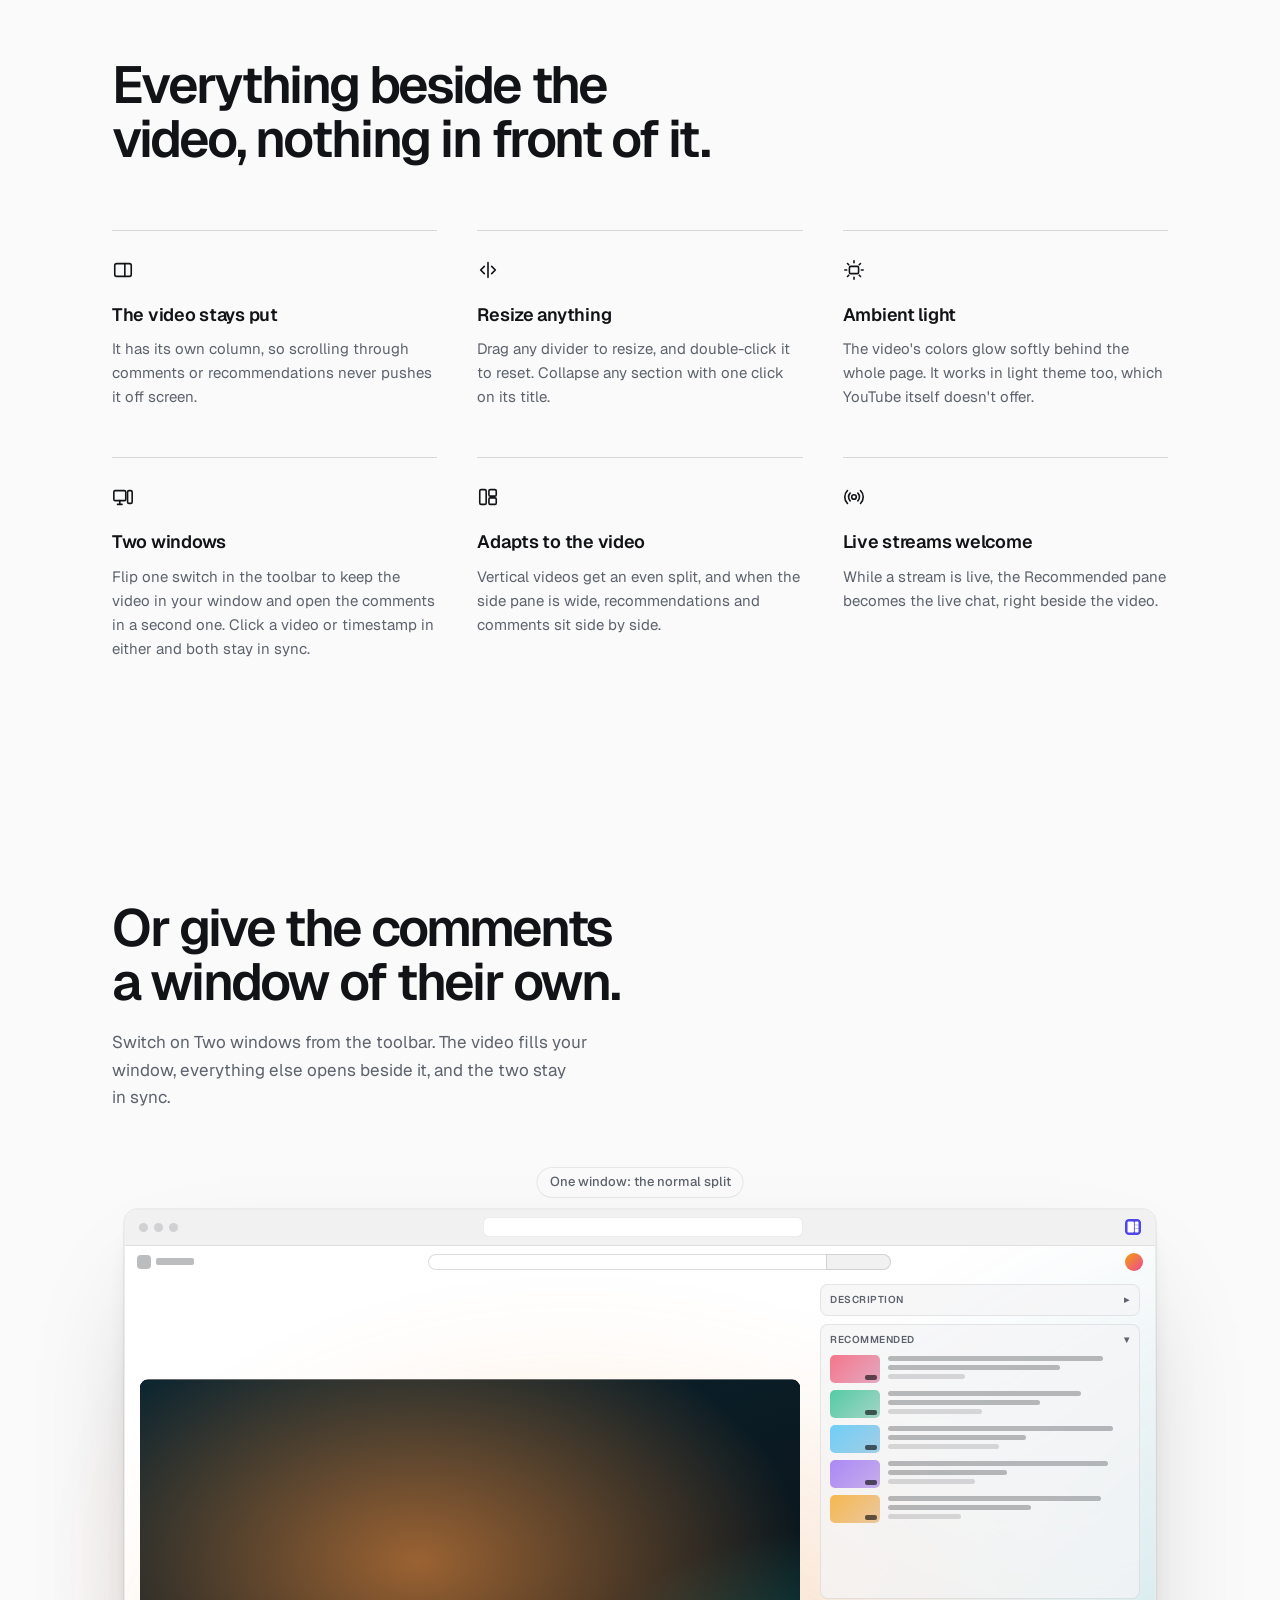
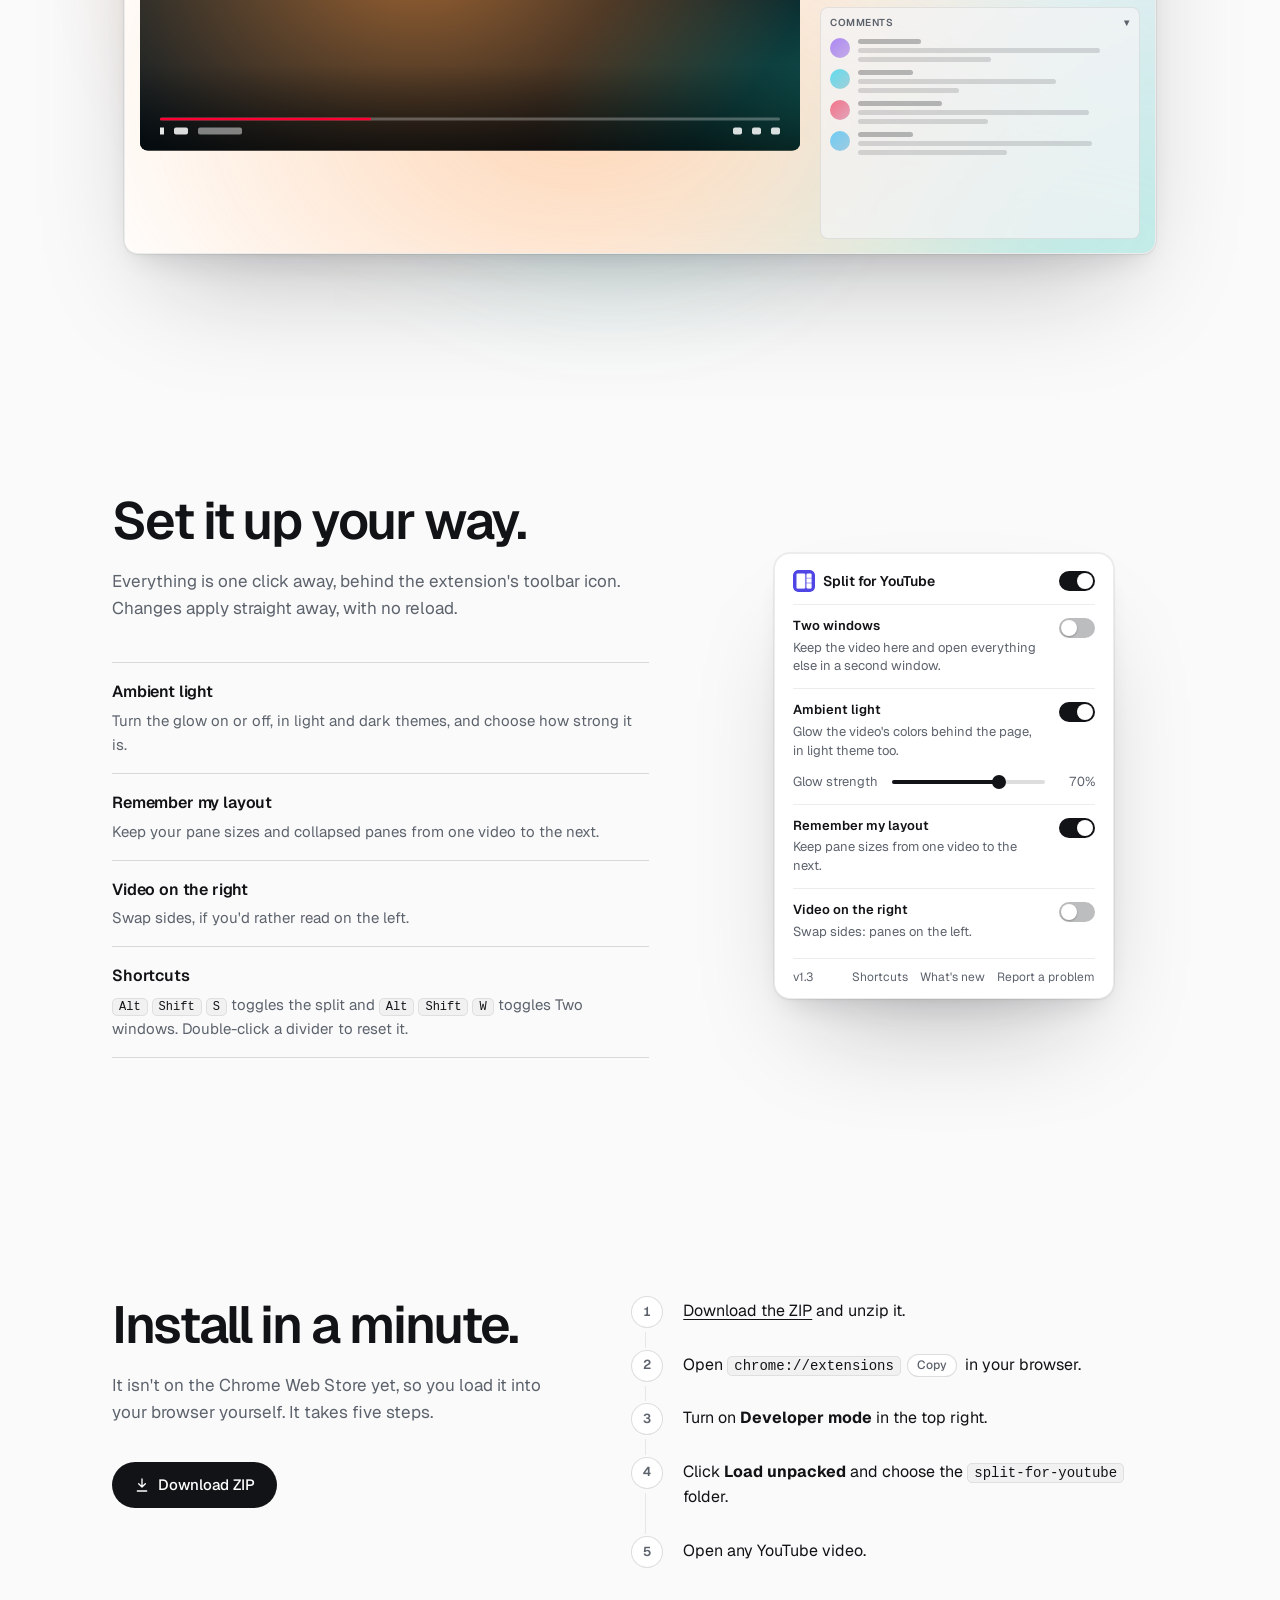
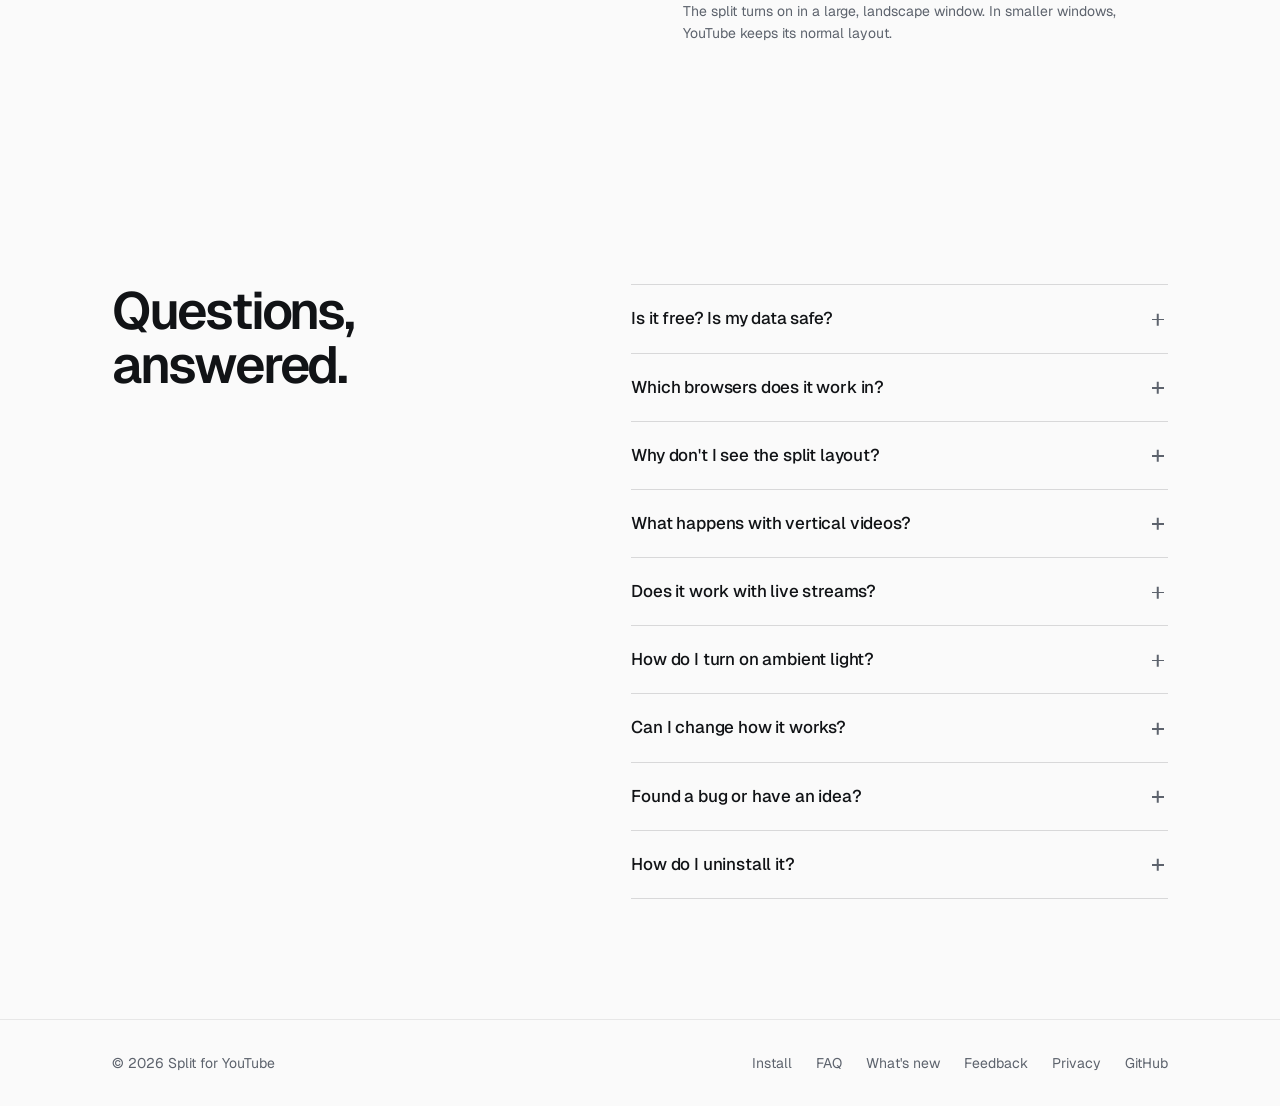
==== commit c616bcc2: "Update README and landing page for light-theme ambient light - README: note that ambient light works" ====
--- a/docs/index.html
+++ b/docs/index.html
@@ -40,8 +40,8 @@
   <link rel="stylesheet" href="https://fonts.googleapis.com/css2?family=Geist:wght@400..700&display=swap" />
   <!-- ?v= busts GitHub Pages' 10-minute browser cache (max-age=600) so new HTML never
        loads with a stale stylesheet/script. Bump it whenever style.css or script.js changes. -->
-  <script src="theme.js?v=29"></script>
-  <link rel="stylesheet" href="style.css?v=29" />
+  <script src="theme.js?v=30"></script>
+  <link rel="stylesheet" href="style.css?v=30" />
 </head>
 <body>
   <!-- Decorative page backdrop (style.css "Page backdrop"). -->
@@ -345,7 +345,7 @@
           <dl class="settings-list">
             <div>
               <dt>Ambient light</dt>
-              <dd>Turn the glow on or off, and choose how strong it is.</dd>
+              <dd>Turn the glow on or off, in light and dark themes, and choose how strong it is.</dd>
             </div>
             <div>
               <dt>Remember my layout</dt>
@@ -374,7 +374,7 @@
               <i class="pm-switch"></i>
             </div>
             <div class="pm-row">
-              <span class="pm-text"><span class="pm-title">Ambient light</span><span class="pm-desc">Glow the video's colors behind the page.</span></span>
+              <span class="pm-text"><span class="pm-title">Ambient light</span><span class="pm-desc">Glow the video's colors behind the page, in light theme too.</span></span>
               <i class="pm-switch is-on"></i>
             </div>
             <div class="pm-row pm-slider-row">
@@ -474,6 +474,6 @@
     </div>
   </footer>
 
-  <script src="script.js?v=29"></script>
+  <script src="script.js?v=30"></script>
 </body>
 </html>
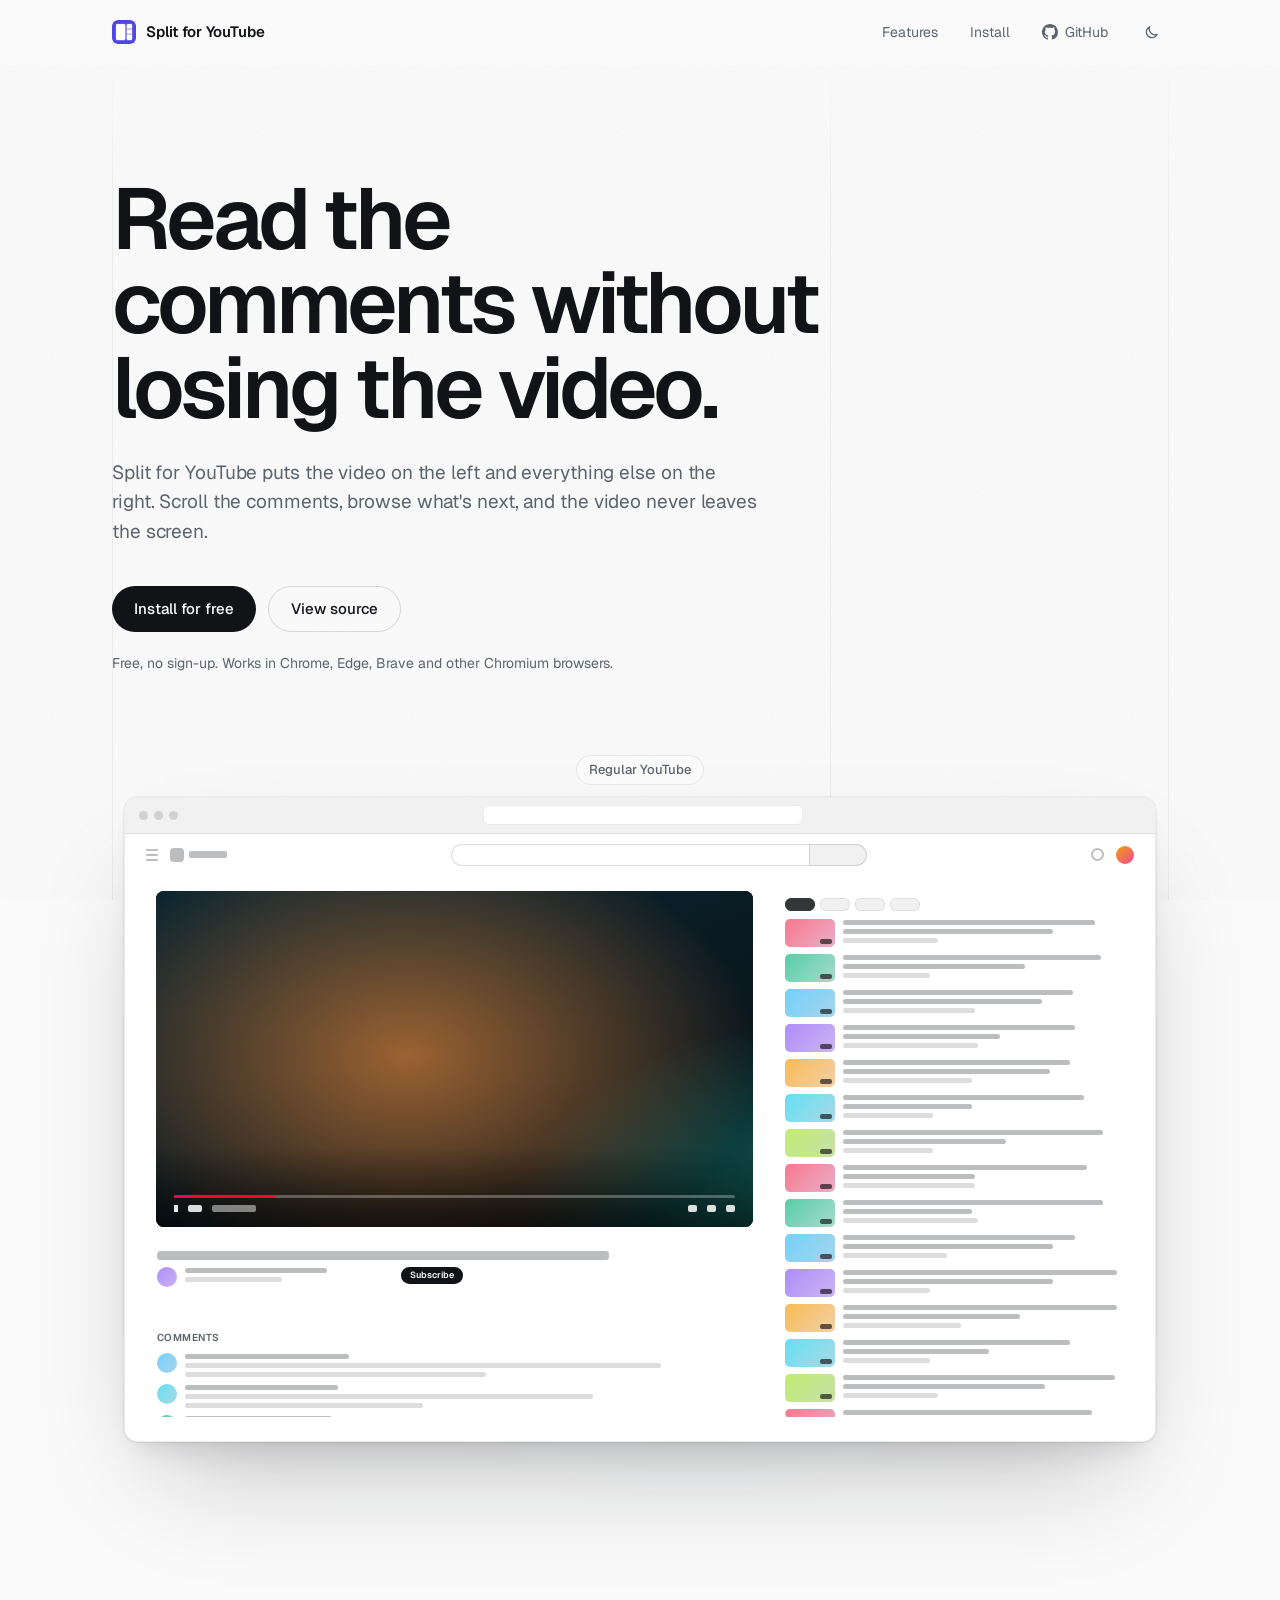
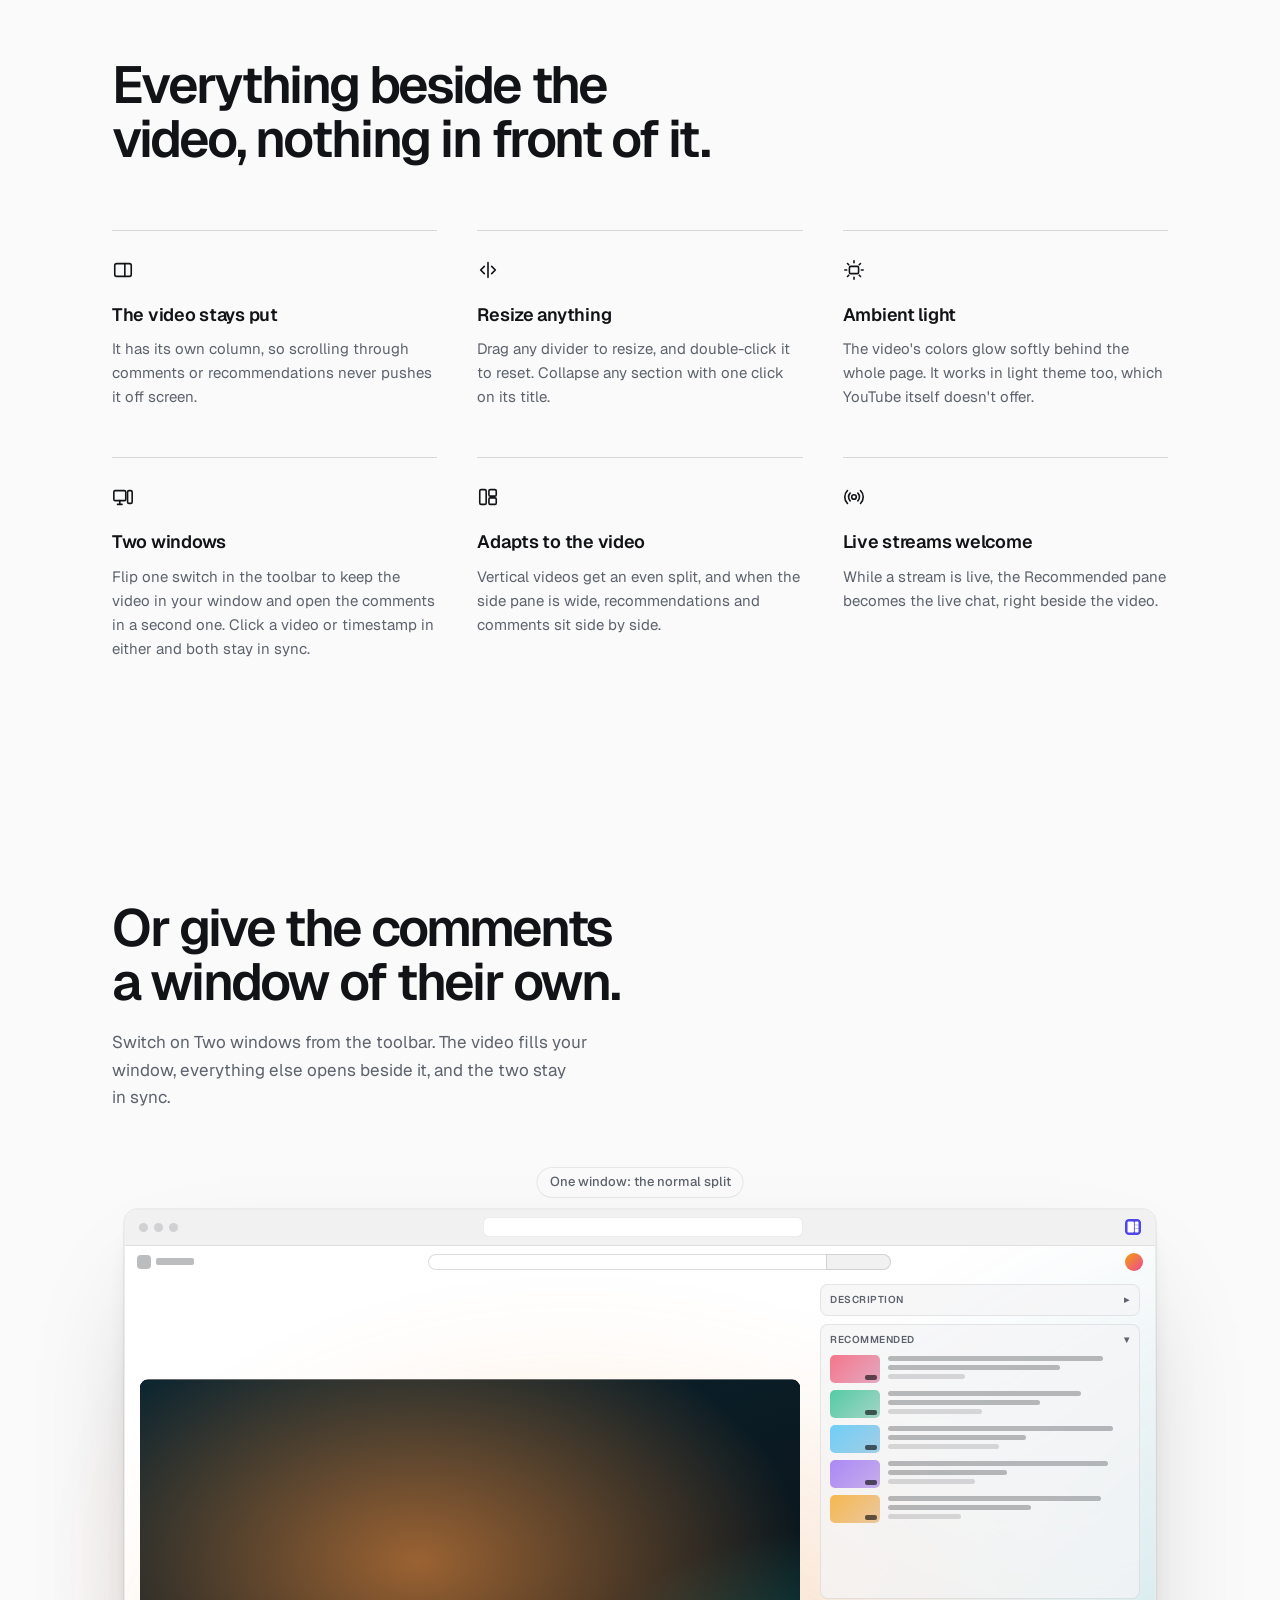
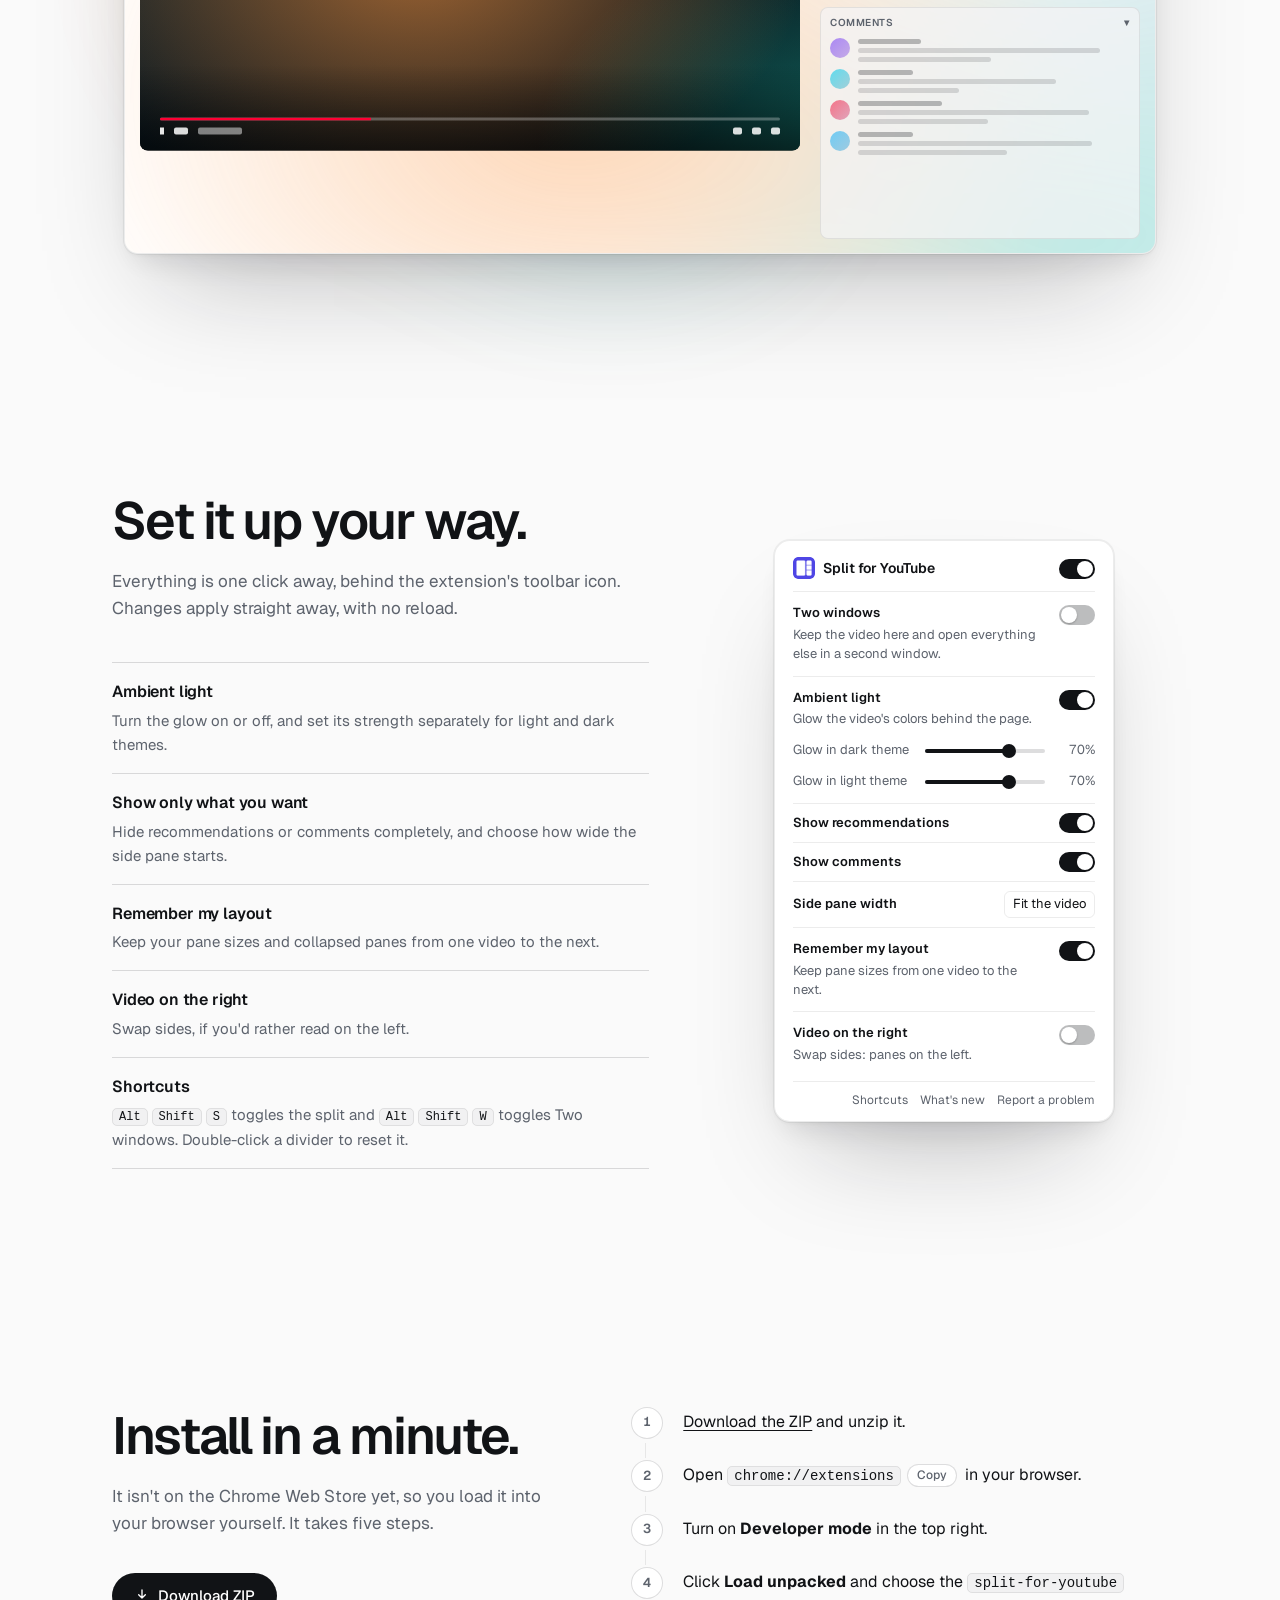
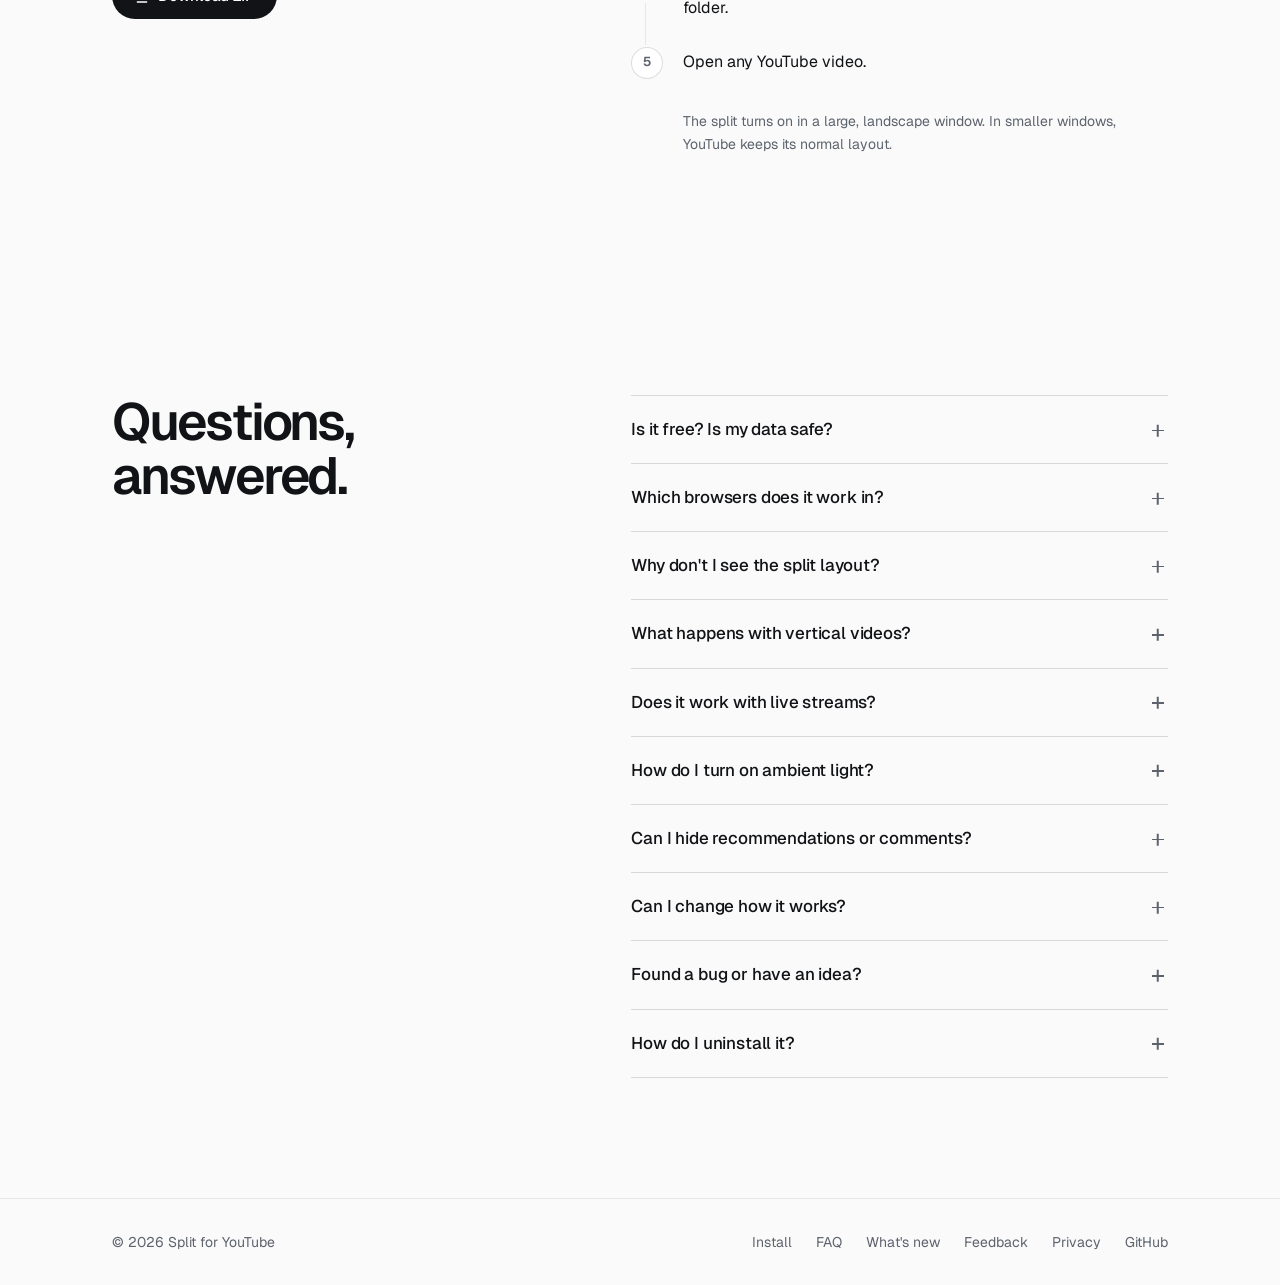
==== commit 48e438ff: "More settings, a what's-new note and store polish (v1.4.0) - Hide recommendations or comments comple" ====
--- a/docs/index.html
+++ b/docs/index.html
@@ -40,8 +40,8 @@
   <link rel="stylesheet" href="https://fonts.googleapis.com/css2?family=Geist:wght@400..700&display=swap" />
   <!-- ?v= busts GitHub Pages' 10-minute browser cache (max-age=600) so new HTML never
        loads with a stale stylesheet/script. Bump it whenever style.css or script.js changes. -->
-  <script src="theme.js?v=30"></script>
-  <link rel="stylesheet" href="style.css?v=30" />
+  <script src="theme.js?v=31"></script>
+  <link rel="stylesheet" href="style.css?v=31" />
 </head>
 <body>
   <!-- Decorative page backdrop (style.css "Page backdrop"). -->
@@ -345,7 +345,11 @@
           <dl class="settings-list">
             <div>
               <dt>Ambient light</dt>
-              <dd>Turn the glow on or off, in light and dark themes, and choose how strong it is.</dd>
+              <dd>Turn the glow on or off, and set its strength separately for light and dark themes.</dd>
+            </div>
+            <div>
+              <dt>Show only what you want</dt>
+              <dd>Hide recommendations or comments completely, and choose how wide the side pane starts.</dd>
             </div>
             <div>
               <dt>Remember my layout</dt>
@@ -374,13 +378,30 @@
               <i class="pm-switch"></i>
             </div>
             <div class="pm-row">
-              <span class="pm-text"><span class="pm-title">Ambient light</span><span class="pm-desc">Glow the video's colors behind the page, in light theme too.</span></span>
+              <span class="pm-text"><span class="pm-title">Ambient light</span><span class="pm-desc">Glow the video's colors behind the page.</span></span>
               <i class="pm-switch is-on"></i>
             </div>
             <div class="pm-row pm-slider-row">
-              <span class="pm-slider-label">Glow strength</span>
+              <span class="pm-slider-label">Glow in dark theme</span>
               <span class="pm-slider"><i></i></span>
               <span class="pm-slider-value">70%</span>
+            </div>
+            <div class="pm-row pm-slider-row">
+              <span class="pm-slider-label">Glow in light theme</span>
+              <span class="pm-slider"><i></i></span>
+              <span class="pm-slider-value">70%</span>
+            </div>
+            <div class="pm-row pm-compact">
+              <span class="pm-title">Show recommendations</span>
+              <i class="pm-switch is-on"></i>
+            </div>
+            <div class="pm-row pm-compact">
+              <span class="pm-title">Show comments</span>
+              <i class="pm-switch is-on"></i>
+            </div>
+            <div class="pm-row pm-compact">
+              <span class="pm-title">Side pane width</span>
+              <span class="pm-select">Fit the video</span>
             </div>
             <div class="pm-row">
               <span class="pm-text"><span class="pm-title">Remember my layout</span><span class="pm-desc">Keep pane sizes from one video to the next.</span></span>
@@ -391,7 +412,7 @@
               <i class="pm-switch"></i>
             </div>
           </div>
-          <div class="pm-footer"><span>v1.3</span><span class="pm-links"><span>Shortcuts</span><span>What's new</span><span>Report a problem</span></span></div>
+          <div class="pm-footer"><span class="pm-links"><span>Shortcuts</span><span>What's new</span><span>Report a problem</span></span></div>
         </div>
       </div>
     </section>
@@ -441,7 +462,11 @@
           </details>
           <details class="faq-item">
             <summary>How do I turn on ambient light?</summary>
-            <p>In light theme it's on by default: the Ambient light switch behind the extension's toolbar icon controls it. In dark theme it also follows YouTube's own Ambient mode, in the player's settings (the gear icon). You can adjust the glow's strength from the same toolbar panel.</p>
+            <p>In light theme it's on by default: the Ambient light switch behind the extension's toolbar icon controls it. In dark theme it also follows YouTube's own Ambient mode, in the player's settings (the gear icon). You can set the glow's strength for each theme from the same toolbar panel.</p>
+          </details>
+          <details class="faq-item">
+            <summary>Can I hide recommendations or comments?</summary>
+            <p>Yes. Click the extension's toolbar icon and switch off Show recommendations or Show comments. The pane disappears and the other one takes its space. During a live stream, the live chat always stays.</p>
           </details>
           <details class="faq-item">
             <summary>Can I change how it works?</summary>
@@ -474,6 +499,6 @@
     </div>
   </footer>
 
-  <script src="script.js?v=30"></script>
+  <script src="script.js?v=31"></script>
 </body>
 </html>
--- a/docs/style.css
+++ b/docs/style.css
@@ -2045,6 +2045,34 @@
   transform: translate(-50%, -50%);
 }
 
+.pm-slider-label {
+  flex: 0 0 118px;
+}
+
+.pm-row.pm-slider-row + .pm-row.pm-slider-row {
+  border-top: none;
+}
+
+/* One-line rows, like the real panel's compact rows. */
+.pm-row.pm-compact {
+  align-items: center;
+  padding: 9px 0;
+}
+
+.pm-compact .pm-title {
+  flex: 1;
+}
+
+.pm-compact .pm-switch {
+  margin-top: 0;
+}
+
+.pm-select {
+  padding: 3px 8px;
+  border: 1px solid var(--border);
+  border-radius: 6px;
+}
+
 .pm-slider-value {
   flex: 0 0 auto;
   width: 36px;
@@ -2055,7 +2083,7 @@
 
 .pm-footer {
   display: flex;
-  justify-content: space-between;
+  justify-content: flex-end;
   gap: 12px;
   margin-top: 4px;
   padding-top: 10px;
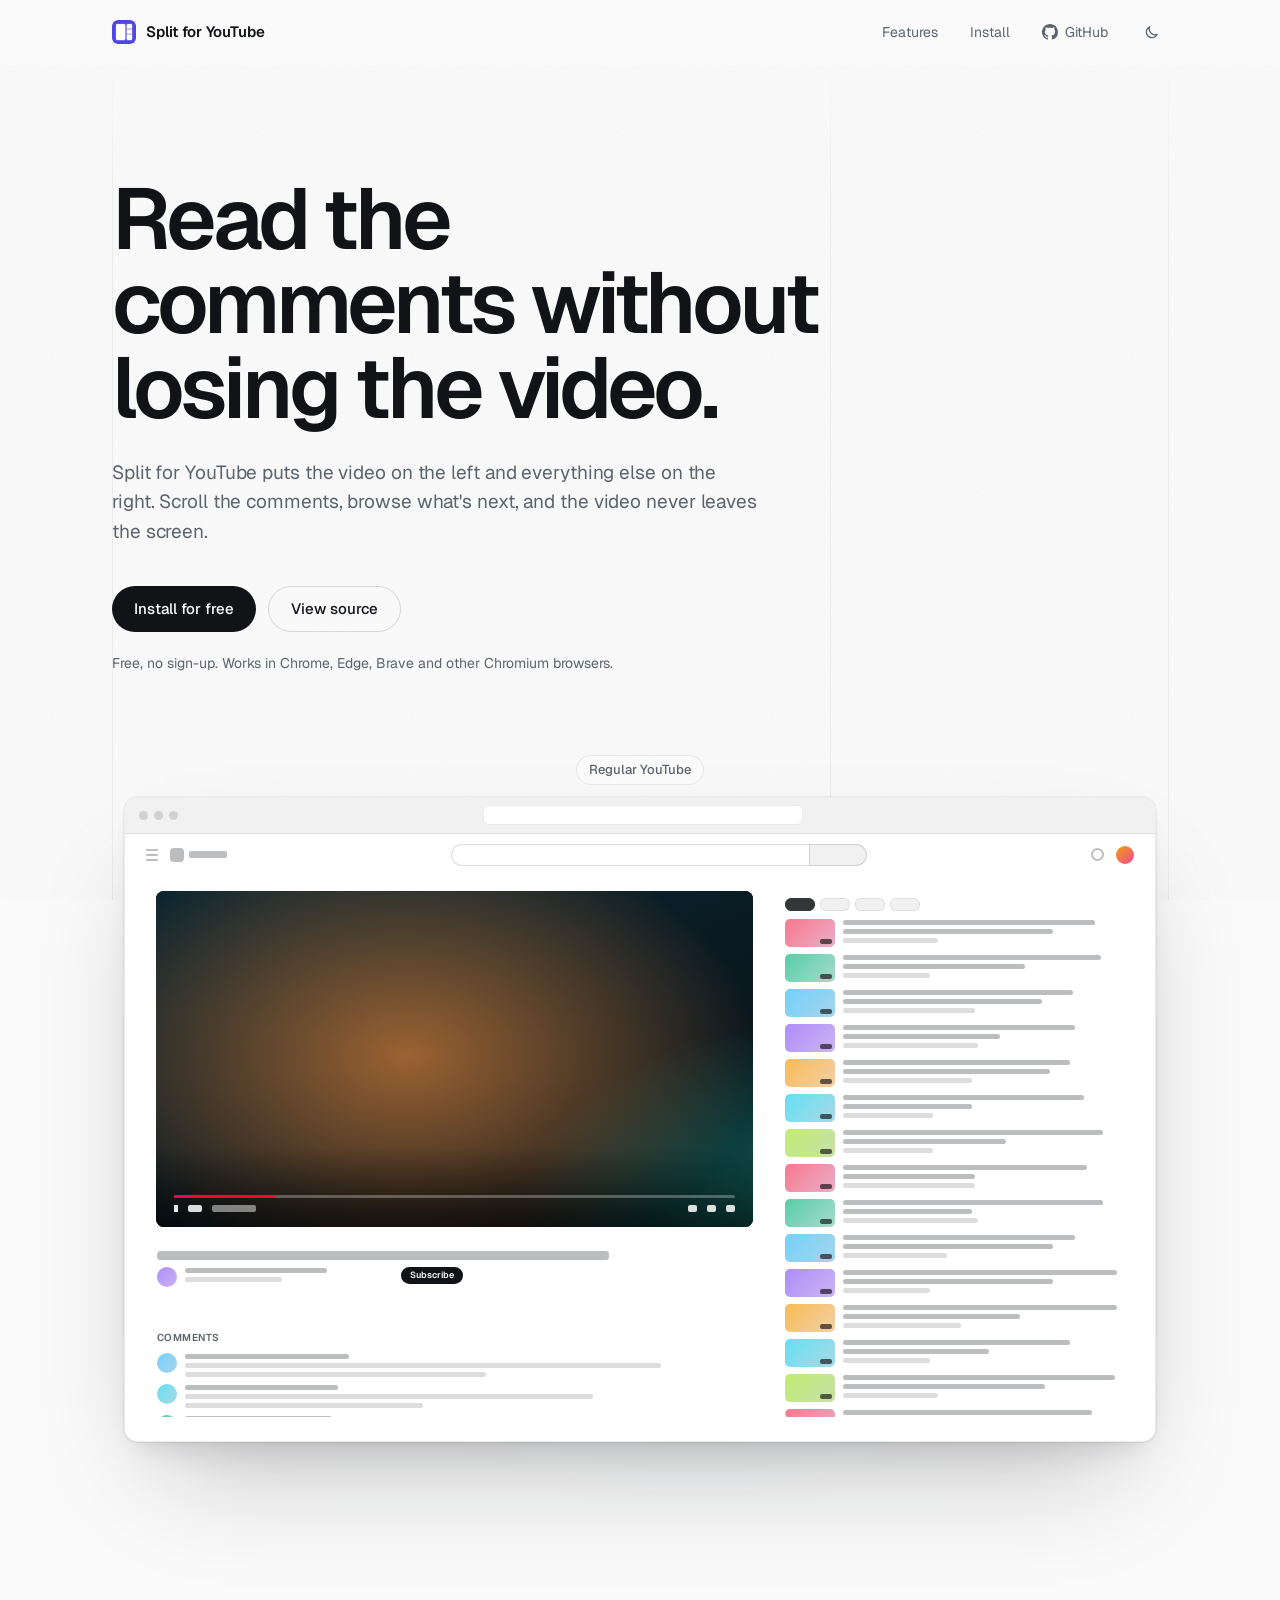
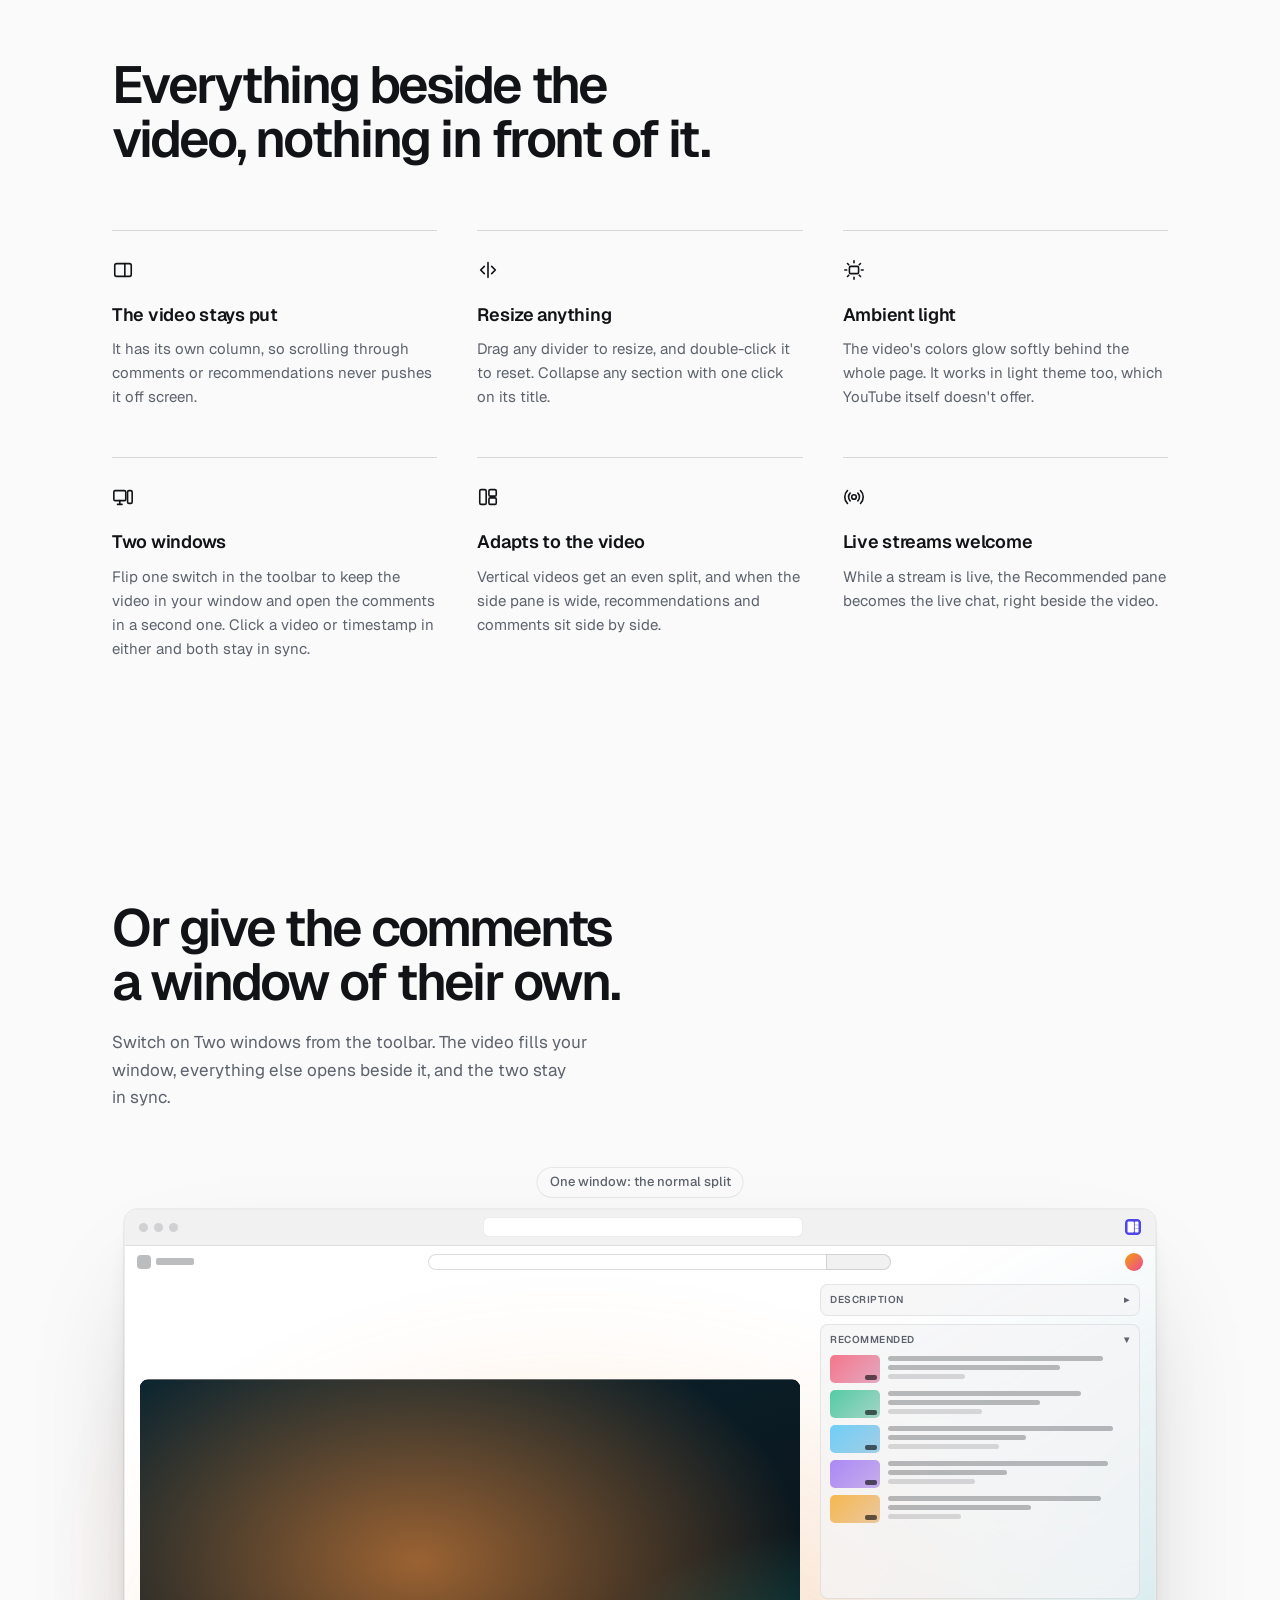
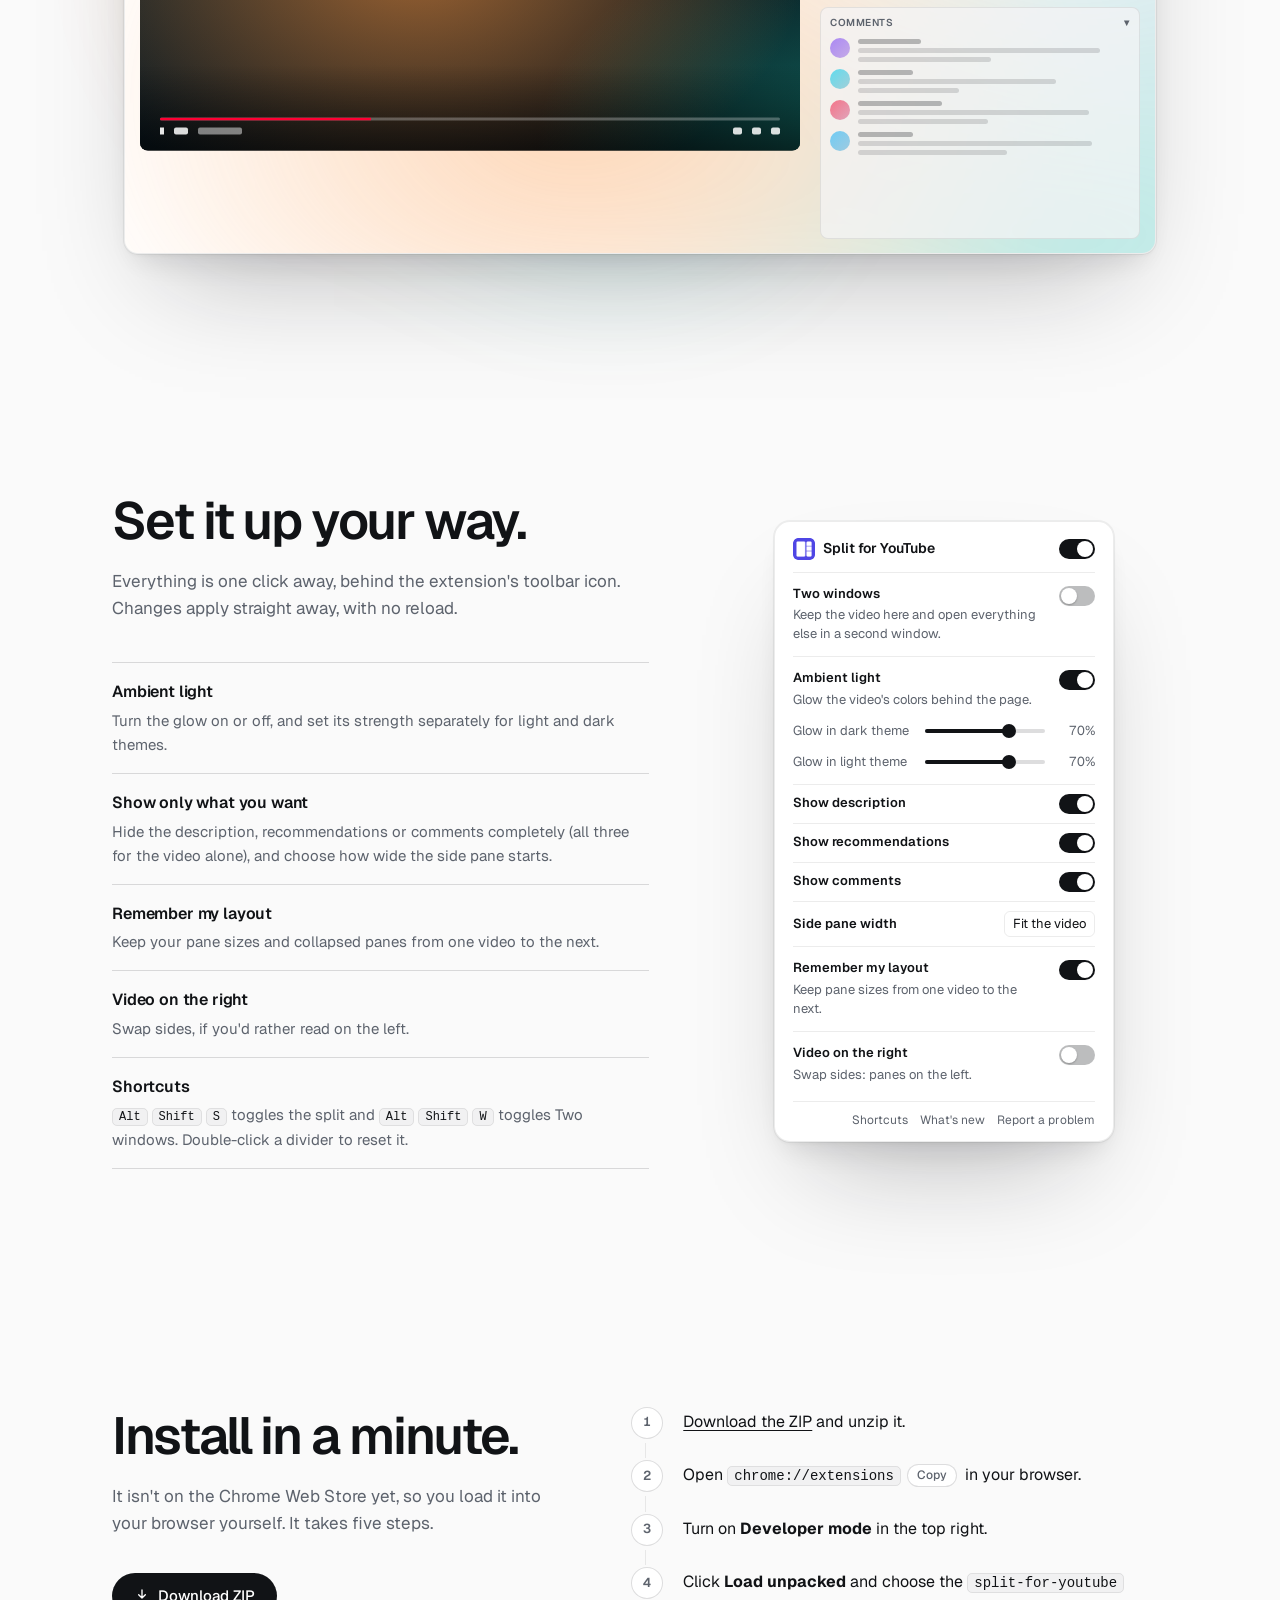
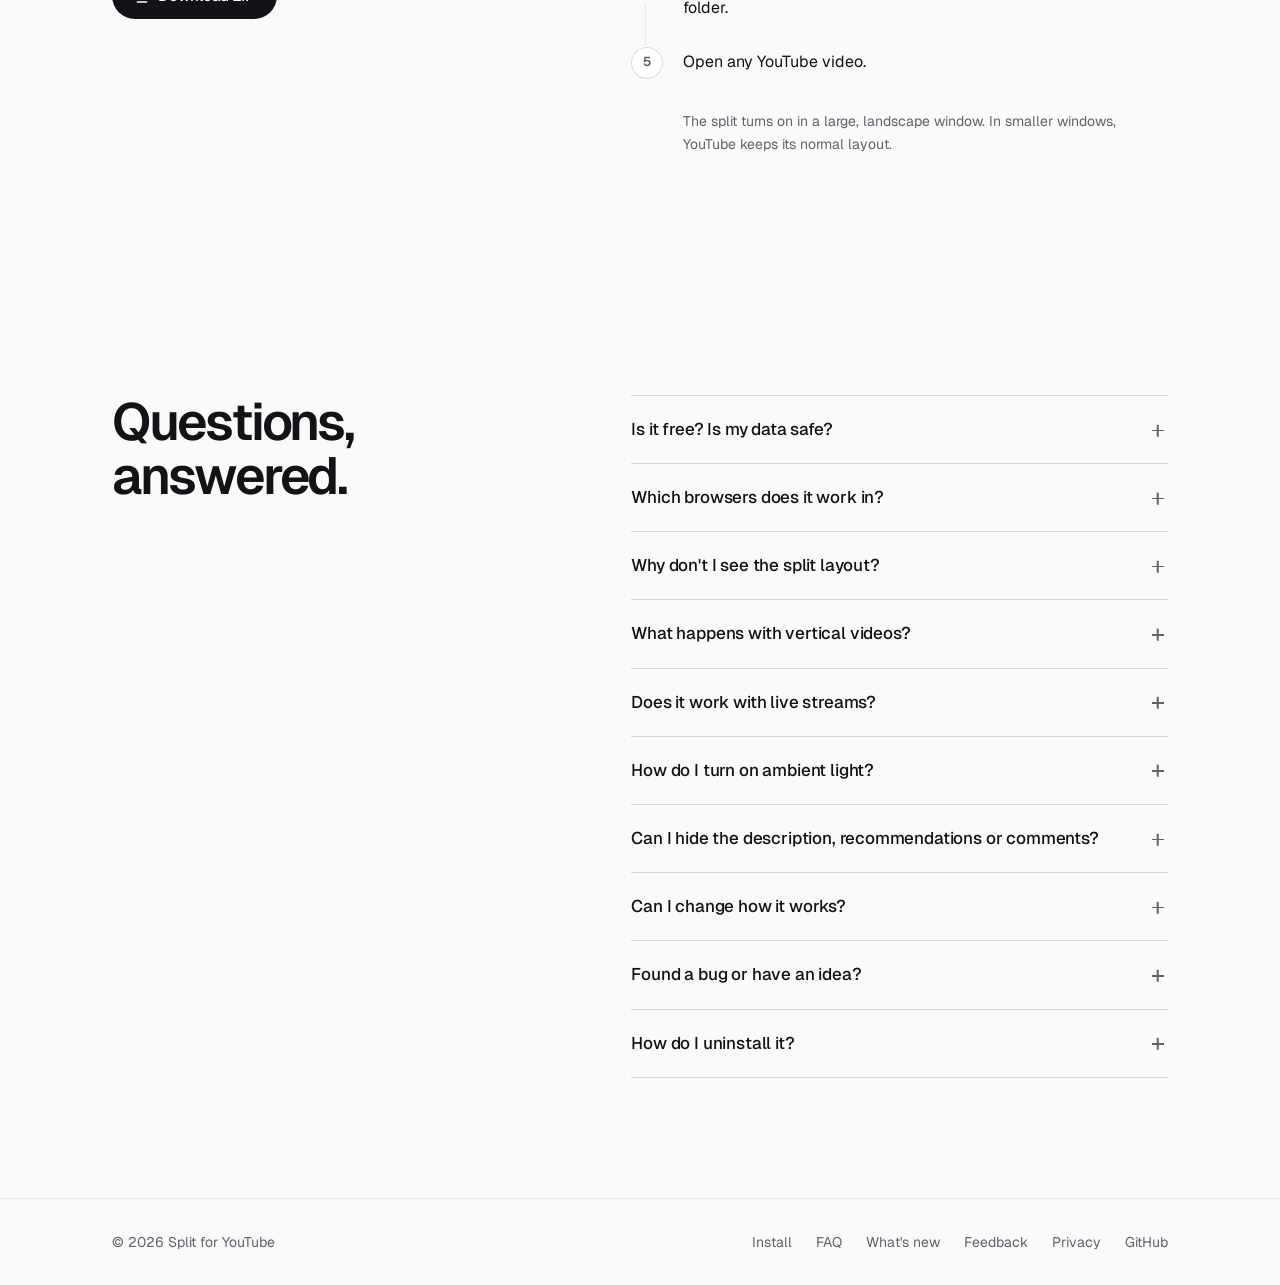
==== commit c0bc526b: "Add Show description setting and video-only layout (v1.5.0) - New toolbar switch hides the descripti" ====
--- a/docs/index.html
+++ b/docs/index.html
@@ -7,6 +7,7 @@
   <meta name="description" content="Read the comments without losing the video. Split for YouTube is a free Chrome extension that puts the video on the left and the description, recommendations and comments on the right, so scrolling never pushes the video away." />
   <link rel="canonical" href="https://junjing02.github.io/split-for-youtube/" />
   <meta name="color-scheme" content="light dark" />
+  <meta name="google-site-verification" content="AD7jyYMSNTsZT_Fhs02QeAOYZUyEHdJubJNjdIoAOGY" />
   <meta property="og:site_name" content="Split for YouTube" />
   <meta property="og:title" content="Split for YouTube: read the comments without losing the video" />
   <meta property="og:description" content="A free Chrome extension that puts YouTube videos and comments side by side. Resizable panes, ambient light and a synced two-window mode." />
@@ -40,8 +41,8 @@
   <link rel="stylesheet" href="https://fonts.googleapis.com/css2?family=Geist:wght@400..700&display=swap" />
   <!-- ?v= busts GitHub Pages' 10-minute browser cache (max-age=600) so new HTML never
        loads with a stale stylesheet/script. Bump it whenever style.css or script.js changes. -->
-  <script src="theme.js?v=31"></script>
-  <link rel="stylesheet" href="style.css?v=31" />
+  <script src="theme.js?v=32"></script>
+  <link rel="stylesheet" href="style.css?v=32" />
 </head>
 <body>
   <!-- Decorative page backdrop (style.css "Page backdrop"). -->
@@ -349,7 +350,7 @@
             </div>
             <div>
               <dt>Show only what you want</dt>
-              <dd>Hide recommendations or comments completely, and choose how wide the side pane starts.</dd>
+              <dd>Hide the description, recommendations or comments completely (all three for the video alone), and choose how wide the side pane starts.</dd>
             </div>
             <div>
               <dt>Remember my layout</dt>
@@ -392,6 +393,10 @@
               <span class="pm-slider-value">70%</span>
             </div>
             <div class="pm-row pm-compact">
+              <span class="pm-title">Show description</span>
+              <i class="pm-switch is-on"></i>
+            </div>
+            <div class="pm-row pm-compact">
               <span class="pm-title">Show recommendations</span>
               <i class="pm-switch is-on"></i>
             </div>
@@ -465,8 +470,8 @@
             <p>In light theme it's on by default: the Ambient light switch behind the extension's toolbar icon controls it. In dark theme it also follows YouTube's own Ambient mode, in the player's settings (the gear icon). You can set the glow's strength for each theme from the same toolbar panel.</p>
           </details>
           <details class="faq-item">
-            <summary>Can I hide recommendations or comments?</summary>
-            <p>Yes. Click the extension's toolbar icon and switch off Show recommendations or Show comments. The pane disappears and the other one takes its space. During a live stream, the live chat always stays.</p>
+            <summary>Can I hide the description, recommendations or comments?</summary>
+            <p>Yes. Click the extension's toolbar icon and switch off Show description, Show recommendations or Show comments. The pane disappears and the others take its space. Switch off all three and the video fills the whole window. During a live stream, the live chat always stays.</p>
           </details>
           <details class="faq-item">
             <summary>Can I change how it works?</summary>
@@ -499,6 +504,6 @@
     </div>
   </footer>
 
-  <script src="script.js?v=31"></script>
+  <script src="script.js?v=32"></script>
 </body>
 </html>
